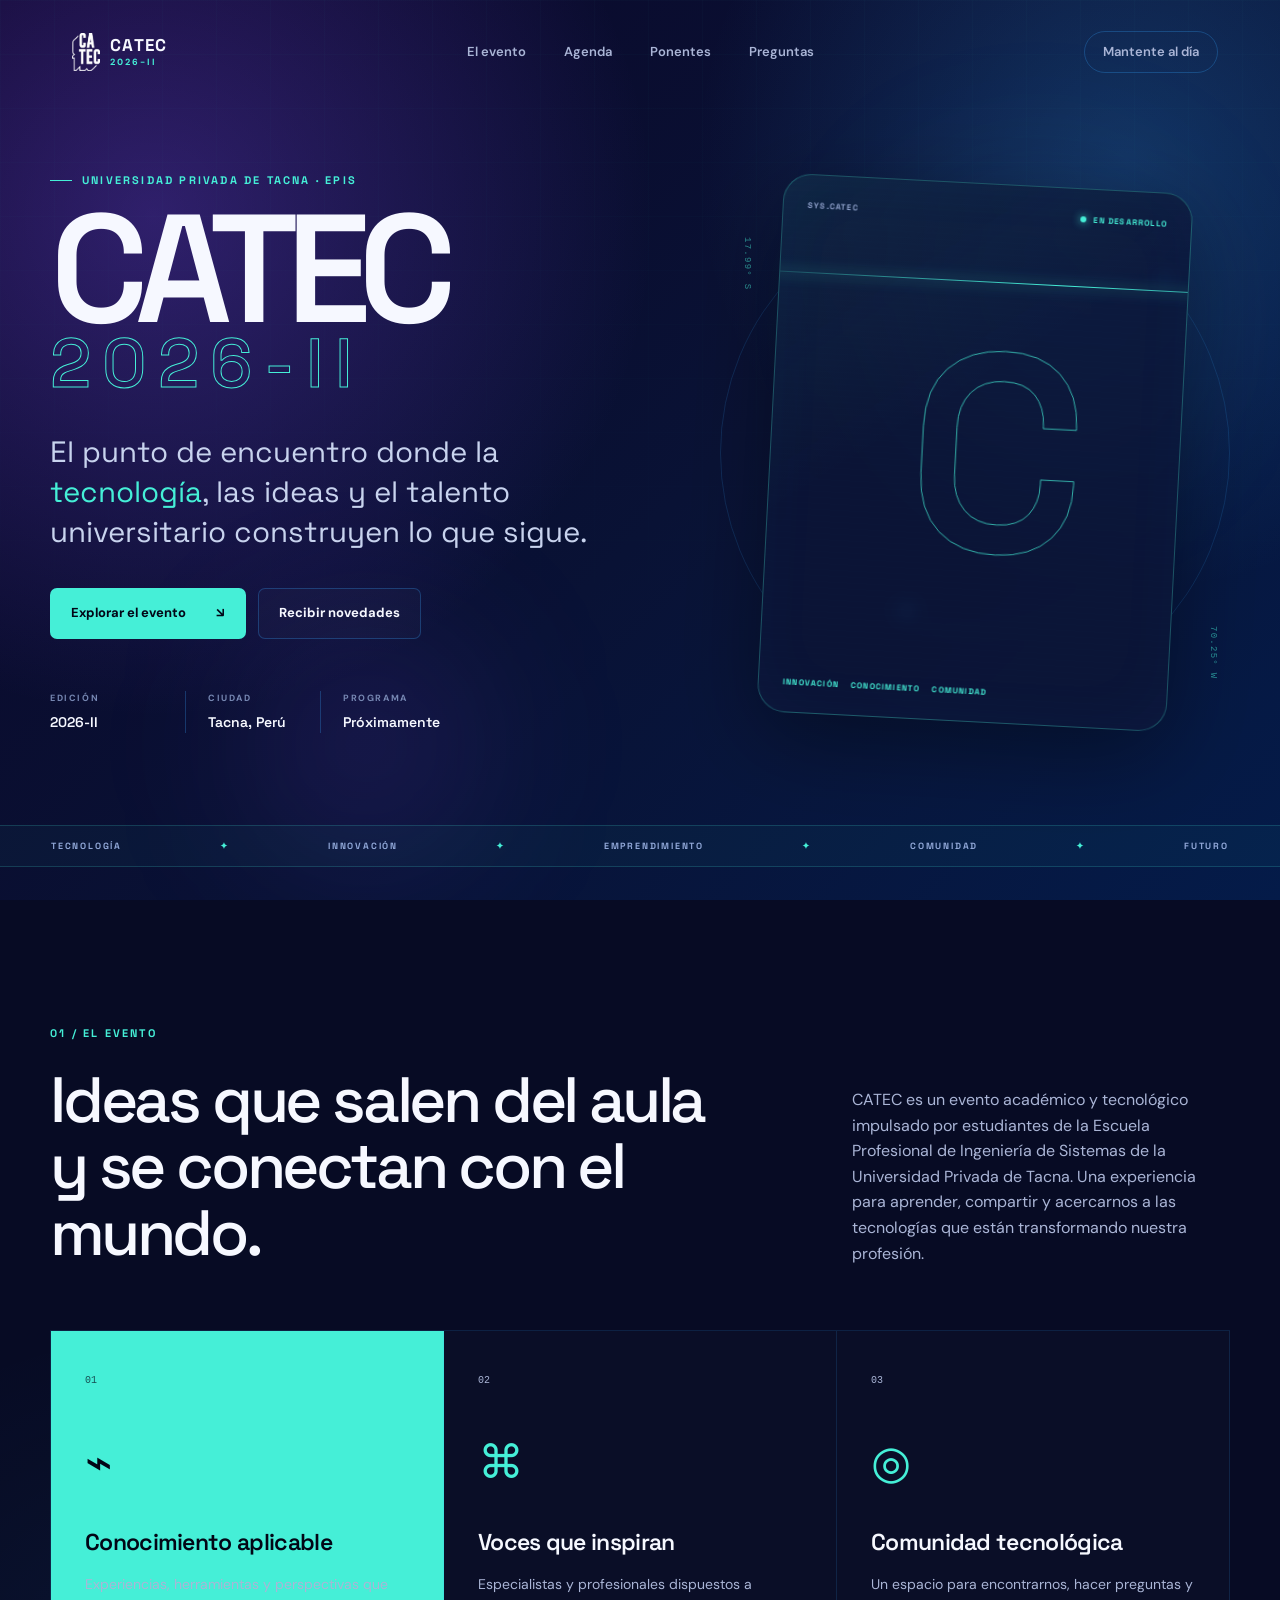
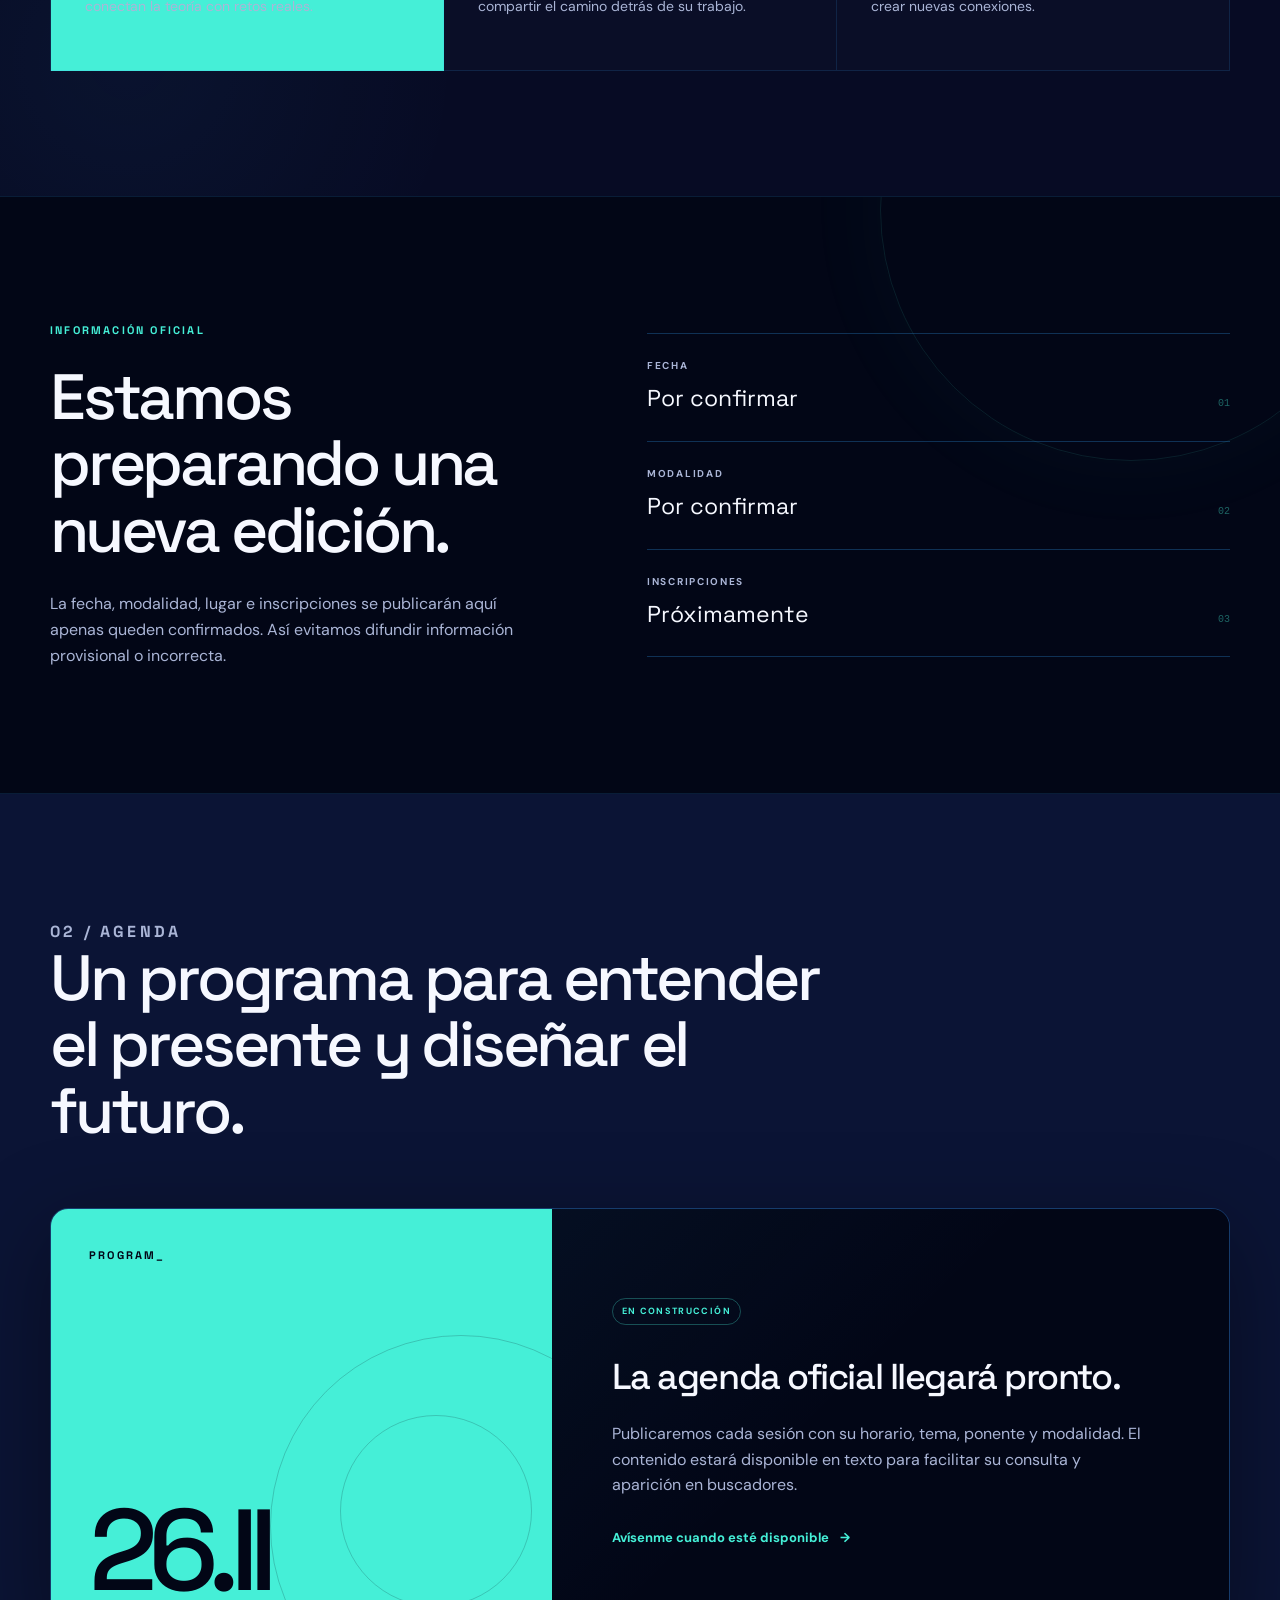
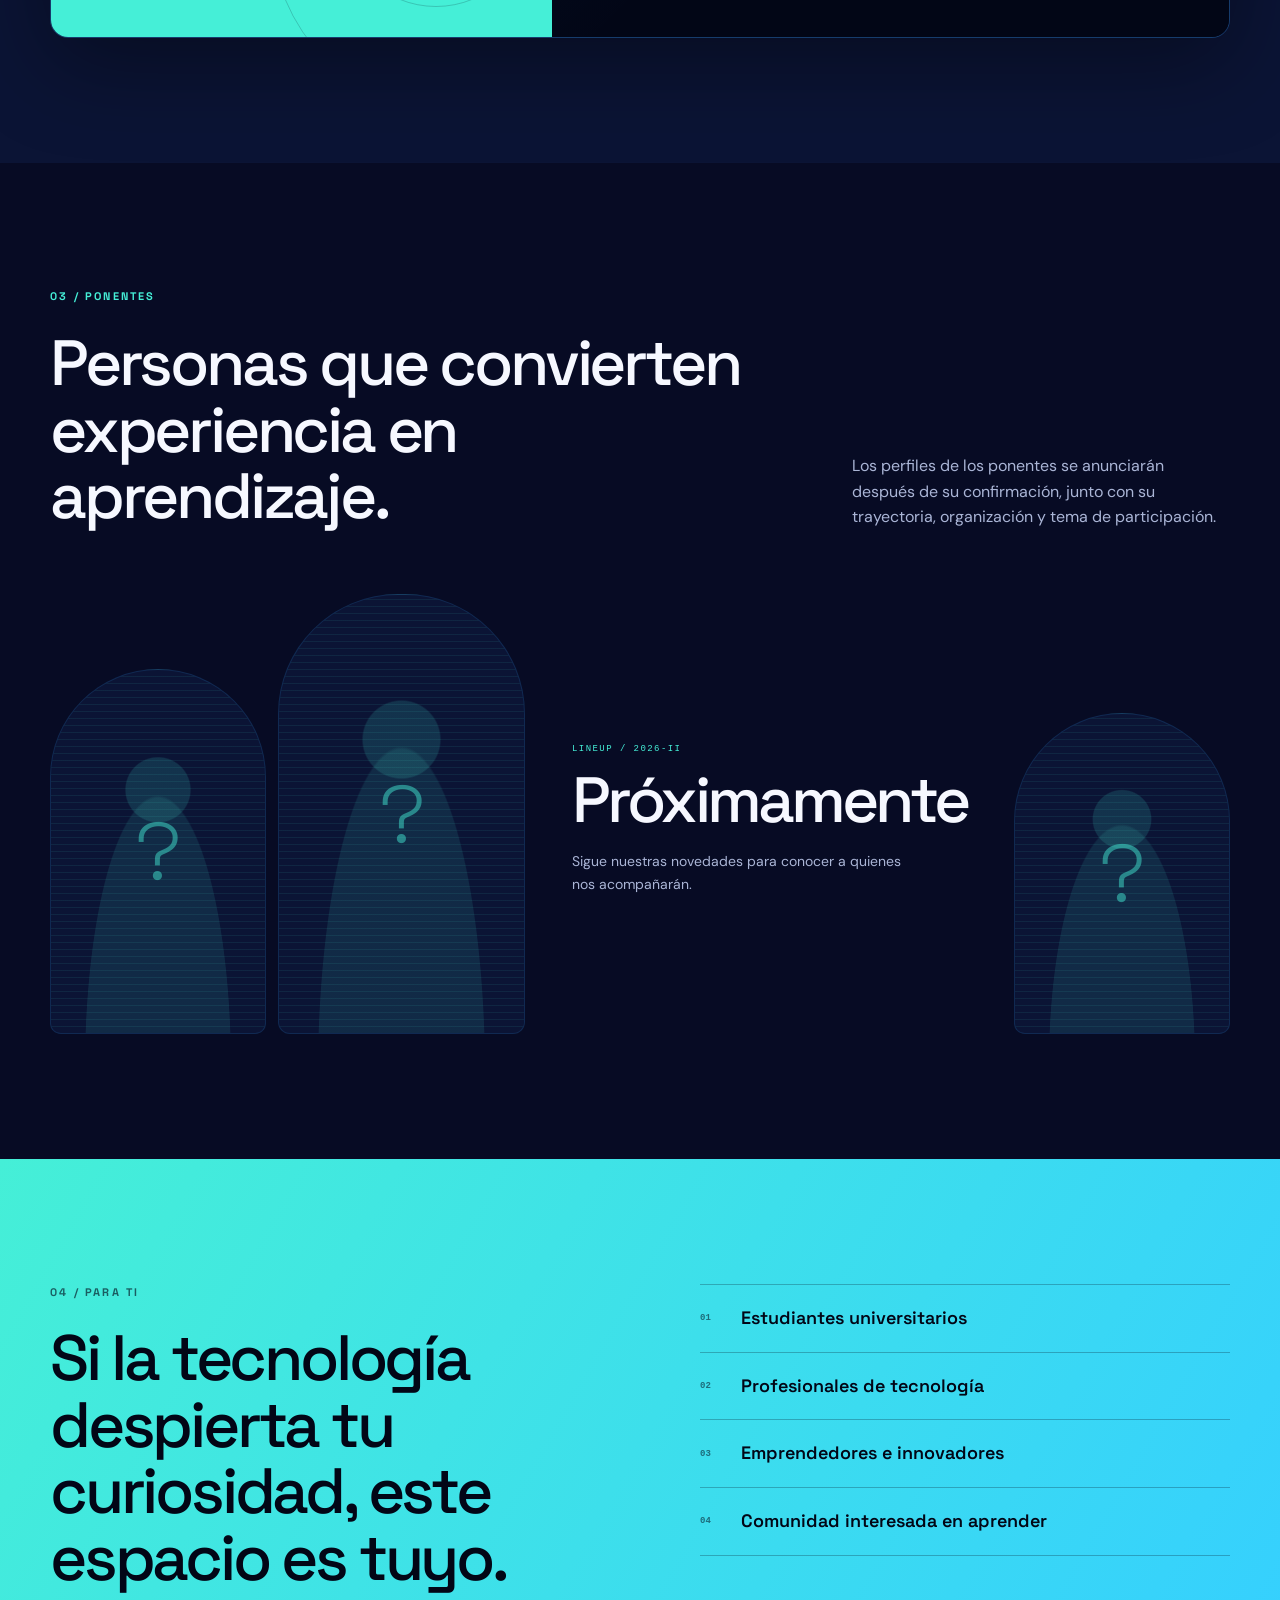
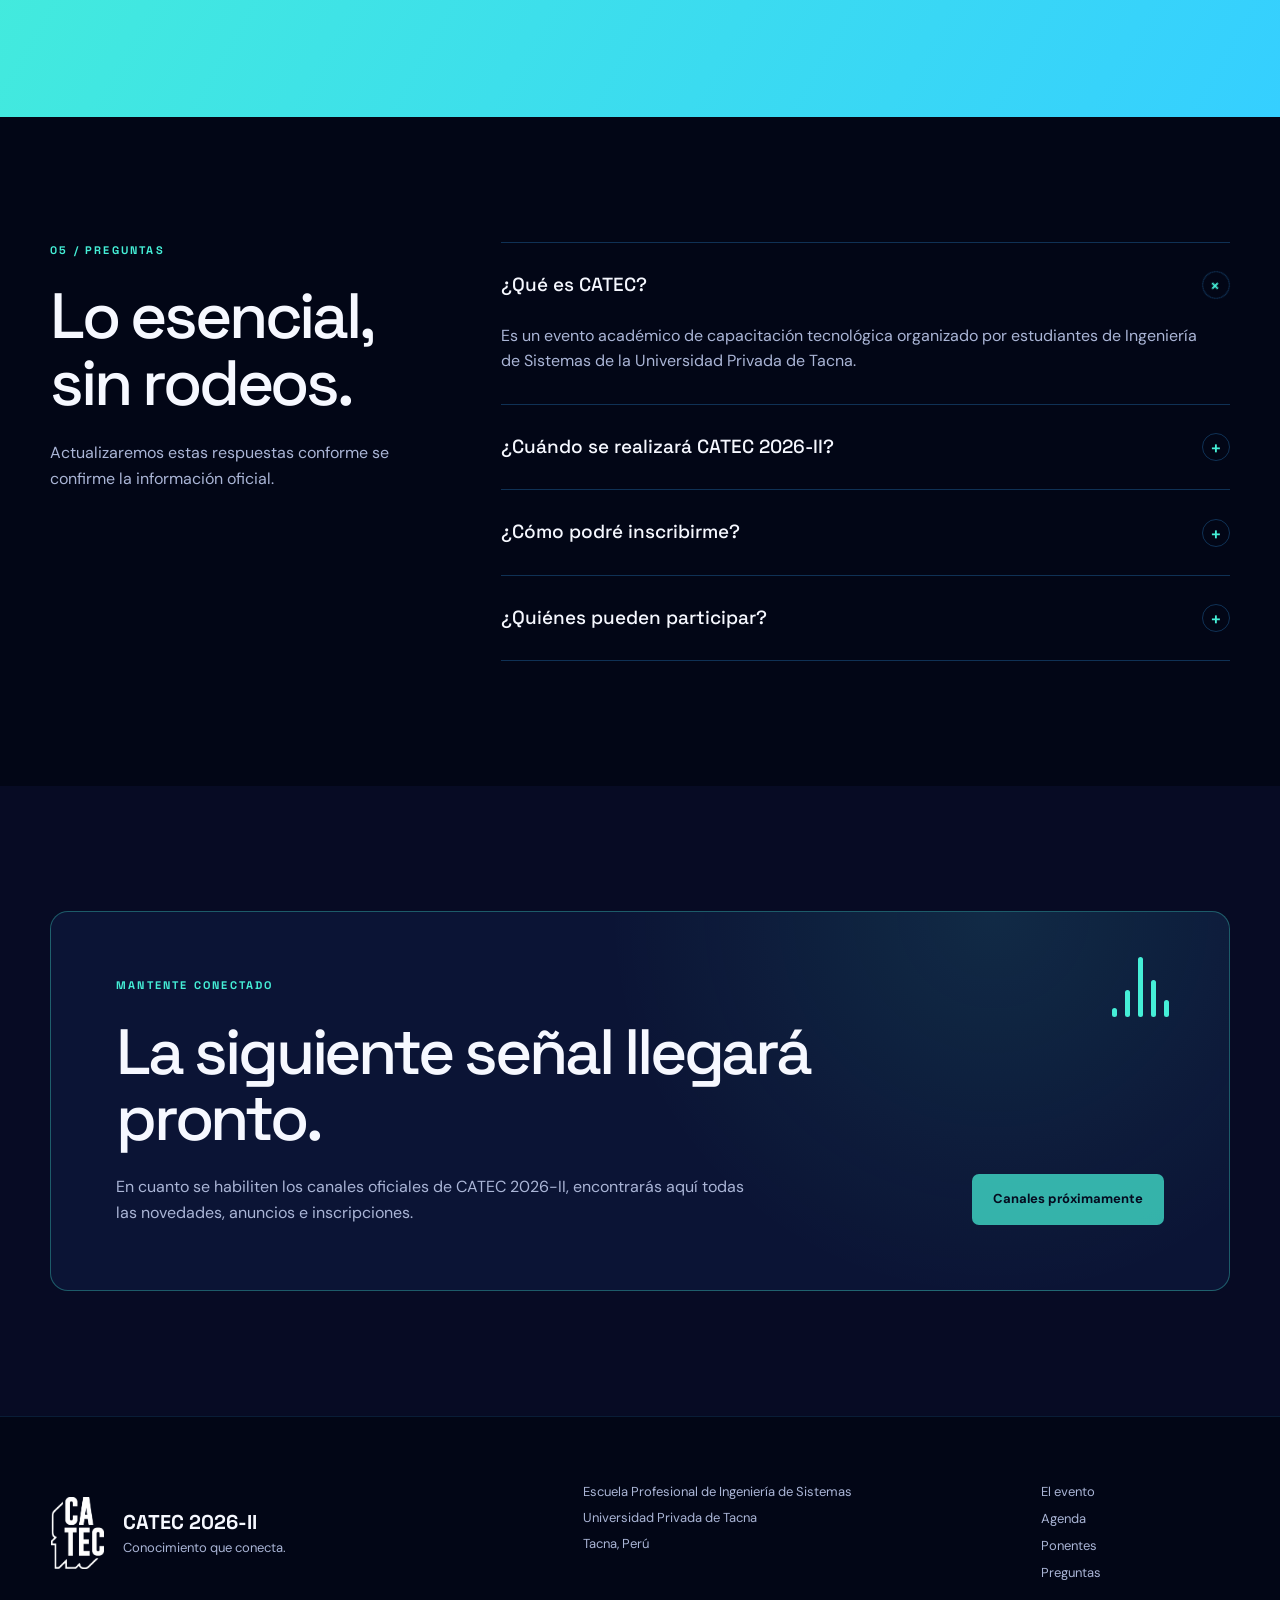
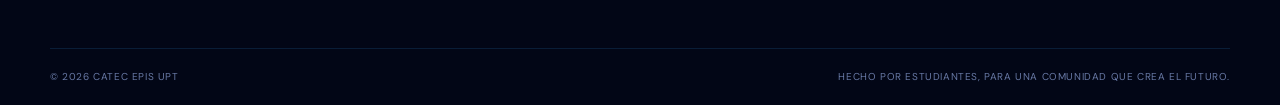
==== index.html @ df0093b1 "Add essential files for CATEC 2026-II event: manifest, robots.txt, validation script, and sitemap - " ====
<!doctype html>
<html lang="es-PE">
  <head>
    <meta charset="UTF-8" />
    <meta name="viewport" content="width=device-width, initial-scale=1" />

    <title>CATEC 2026-II | Evento tecnológico de la UPT</title>
    <meta
      name="description"
      content="Web oficial de CATEC 2026-II, evento de capacitación tecnológica organizado por estudiantes de Ingeniería de Sistemas de la Universidad Privada de Tacna."
    />
    <meta name="author" content="CATEC EPIS UPT" />
    <meta name="robots" content="index, follow, max-image-preview:large" />
    <meta name="theme-color" content="#070b24" />
    <meta name="color-scheme" content="dark" />

    <link rel="canonical" href="https://srg-cp.github.io/catec-epis/" />
    <link rel="icon" type="image/png" href="./logo_catec.png" />
    <link rel="manifest" href="./manifest.webmanifest" />
    <link rel="preconnect" href="https://fonts.googleapis.com" />
    <link rel="preconnect" href="https://fonts.gstatic.com" crossorigin />
    <link
      rel="stylesheet"
      href="https://fonts.googleapis.com/css2?family=DM+Sans:wght@400;500;600;700&amp;family=Space+Grotesk:wght@400;500;600;700&amp;display=swap"
    />

    <meta property="og:type" content="website" />
    <meta property="og:locale" content="es_PE" />
    <meta property="og:site_name" content="CATEC EPIS UPT" />
    <meta property="og:title" content="CATEC 2026-II | Evento tecnológico de la UPT" />
    <meta
      property="og:description"
      content="Tecnología, innovación y conocimiento desde la Escuela Profesional de Ingeniería de Sistemas de la Universidad Privada de Tacna."
    />
    <meta property="og:url" content="https://srg-cp.github.io/catec-epis/" />
    <meta property="og:image" content="https://srg-cp.github.io/catec-epis/logo_catec.png" />
    <meta property="og:image:alt" content="Logotipo oficial de CATEC 2026-II" />

    <meta name="twitter:card" content="summary_large_image" />
    <meta name="twitter:title" content="CATEC 2026-II | Evento tecnológico de la UPT" />
    <meta
      name="twitter:description"
      content="Conoce la nueva edición de CATEC, el evento tecnológico organizado por estudiantes de Ingeniería de Sistemas de la UPT."
    />
    <meta name="twitter:image" content="https://srg-cp.github.io/catec-epis/logo_catec.png" />

    <link rel="preload" href="./logo_catec.png" as="image" />
    <link rel="stylesheet" href="./css/main.css" />

    <script type="application/ld+json">
      {
        "@context": "https://schema.org",
        "@graph": [
          {
            "@type": "WebSite",
            "@id": "https://srg-cp.github.io/catec-epis/#website",
            "url": "https://srg-cp.github.io/catec-epis/",
            "name": "CATEC EPIS UPT",
            "alternateName": ["CATEC 2026-II", "CATEC UPT"],
            "inLanguage": "es-PE",
            "publisher": {
              "@id": "https://srg-cp.github.io/catec-epis/#organization"
            }
          },
          {
            "@type": "Organization",
            "@id": "https://srg-cp.github.io/catec-epis/#organization",
            "name": "CATEC EPIS UPT",
            "url": "https://srg-cp.github.io/catec-epis/",
            "logo": {
              "@type": "ImageObject",
              "url": "https://srg-cp.github.io/catec-epis/logo_catec.png"
            },
            "parentOrganization": {
              "@type": "CollegeOrUniversity",
              "name": "Universidad Privada de Tacna",
              "url": "https://www.upt.edu.pe/"
            }
          }
        ]
      }
    </script>
  </head>

  <body>
    <a class="skip-link" href="#contenido">Saltar al contenido principal</a>

    <header class="site-header" data-header>
      <div class="container header-inner">
        <a class="brand" href="#inicio" aria-label="CATEC 2026-II, ir al inicio">
          <img src="./logo_catec.png" width="1114" height="1485" alt="" />
          <span>
            <strong>CATEC</strong>
            <small>2026-II</small>
          </span>
        </a>

        <button
          class="menu-toggle"
          type="button"
          aria-expanded="false"
          aria-controls="site-navigation"
          data-menu-toggle
        >
          <span class="sr-only">Abrir menú</span>
          <span aria-hidden="true"></span>
          <span aria-hidden="true"></span>
        </button>

        <nav id="site-navigation" class="site-nav" aria-label="Navegación principal" data-menu>
          <div class="nav-links">
            <a href="#evento">El evento</a>
            <a href="#agenda">Agenda</a>
            <a href="#ponentes">Ponentes</a>
            <a href="#preguntas">Preguntas</a>
          </div>
          <a class="nav-cta" href="#novedades">Mantente al día</a>
        </nav>
      </div>
    </header>

    <main id="contenido">
      <section id="inicio" class="hero" aria-labelledby="hero-title">
        <div class="hero-grid" aria-hidden="true"></div>
        <div class="hero-glow hero-glow-one" aria-hidden="true"></div>
        <div class="hero-glow hero-glow-two" aria-hidden="true"></div>

        <div class="container hero-layout">
          <div class="hero-copy">
            <p class="eyebrow"><span></span> Universidad Privada de Tacna · EPIS</p>
            <h1 id="hero-title">
              <span>CATEC</span>
              <strong>2026-II</strong>
            </h1>
            <p class="hero-lead">
              El punto de encuentro donde la <em>tecnología</em>, las ideas y el talento
              universitario construyen lo que sigue.
            </p>
            <div class="hero-actions">
              <a class="button button-primary" href="#evento">
                Explorar el evento
                <span aria-hidden="true">↘</span>
              </a>
              <a class="button button-ghost" href="#novedades">Recibir novedades</a>
            </div>

            <dl class="hero-meta" aria-label="Información general de CATEC 2026-II">
              <div>
                <dt>Edición</dt>
                <dd>2026-II</dd>
              </div>
              <div>
                <dt>Ciudad</dt>
                <dd>Tacna, Perú</dd>
              </div>
              <div>
                <dt>Programa</dt>
                <dd>Próximamente</dd>
              </div>
            </dl>
          </div>

          <div class="hero-art" aria-hidden="true">
            <div class="orbit orbit-one"></div>
            <div class="orbit orbit-two"></div>
            <div class="tech-card">
              <div class="tech-card-top">
                <span>SYS.CATEC</span>
                <span class="status-dot">EN DESARROLLO</span>
              </div>
              <div class="tech-mark">C</div>
              <div class="tech-card-bottom">
                <span>INNOVACIÓN</span>
                <span>CONOCIMIENTO</span>
                <span>COMUNIDAD</span>
              </div>
            </div>
            <p class="coordinate coordinate-one">17.99° S</p>
            <p class="coordinate coordinate-two">70.25° W</p>
          </div>
        </div>

        <div class="signal-strip" aria-label="Temas de CATEC">
          <div>
            <span>TECNOLOGÍA</span><i>✦</i><span>INNOVACIÓN</span><i>✦</i><span>EMPRENDIMIENTO</span
            ><i>✦</i><span>COMUNIDAD</span><i>✦</i><span>FUTURO</span>
          </div>
        </div>
      </section>

      <section id="evento" class="section about" aria-labelledby="about-title">
        <div class="container">
          <div class="section-heading split-heading">
            <div>
              <p class="kicker">01 / El evento</p>
              <h2 id="about-title">Ideas que salen del aula y se conectan con el mundo.</h2>
            </div>
            <p>
              CATEC es un evento académico y tecnológico impulsado por estudiantes de la
              Escuela Profesional de Ingeniería de Sistemas de la Universidad Privada de Tacna.
              Una experiencia para aprender, compartir y acercarnos a las tecnologías que están
              transformando nuestra profesión.
            </p>
          </div>

          <div class="value-grid">
            <article class="value-card value-card-featured">
              <span class="card-index">01</span>
              <div class="card-icon" aria-hidden="true">⌁</div>
              <h3>Conocimiento aplicable</h3>
              <p>Experiencias, herramientas y perspectivas que conectan la teoría con retos reales.</p>
            </article>
            <article class="value-card">
              <span class="card-index">02</span>
              <div class="card-icon" aria-hidden="true">⌘</div>
              <h3>Voces que inspiran</h3>
              <p>Especialistas y profesionales dispuestos a compartir el camino detrás de su trabajo.</p>
            </article>
            <article class="value-card">
              <span class="card-index">03</span>
              <div class="card-icon" aria-hidden="true">◎</div>
              <h3>Comunidad tecnológica</h3>
              <p>Un espacio para encontrarnos, hacer preguntas y crear nuevas conexiones.</p>
            </article>
          </div>
        </div>
      </section>

      <section class="section event-status" aria-labelledby="status-title">
        <div class="container status-layout">
          <div>
            <p class="kicker">Información oficial</p>
            <h2 id="status-title">Estamos preparando una nueva edición.</h2>
            <p>
              La fecha, modalidad, lugar e inscripciones se publicarán aquí apenas queden
              confirmados. Así evitamos difundir información provisional o incorrecta.
            </p>
          </div>
          <dl class="status-list">
            <div>
              <dt>Fecha</dt>
              <dd><span>Por confirmar</span><i aria-hidden="true">01</i></dd>
            </div>
            <div>
              <dt>Modalidad</dt>
              <dd><span>Por confirmar</span><i aria-hidden="true">02</i></dd>
            </div>
            <div>
              <dt>Inscripciones</dt>
              <dd><span>Próximamente</span><i aria-hidden="true">03</i></dd>
            </div>
          </dl>
        </div>
      </section>

      <section id="agenda" class="section agenda" aria-labelledby="agenda-title">
        <div class="container">
          <div class="section-heading compact-heading">
            <p class="kicker">02 / Agenda</p>
            <h2 id="agenda-title">Un programa para entender el presente y diseñar el futuro.</h2>
          </div>

          <div class="agenda-preview">
            <div class="agenda-code" aria-hidden="true">
              <span>PROGRAM_</span>
              <strong>26.II</strong>
            </div>
            <div class="agenda-copy">
              <span class="pill">EN CONSTRUCCIÓN</span>
              <h3>La agenda oficial llegará pronto.</h3>
              <p>
                Publicaremos cada sesión con su horario, tema, ponente y modalidad. El contenido
                estará disponible en texto para facilitar su consulta y aparición en buscadores.
              </p>
              <a href="#novedades">Avísenme cuando esté disponible <span aria-hidden="true">→</span></a>
            </div>
          </div>
        </div>
      </section>

      <section id="ponentes" class="section speakers" aria-labelledby="speakers-title">
        <div class="container">
          <div class="section-heading split-heading speakers-heading">
            <div>
              <p class="kicker">03 / Ponentes</p>
              <h2 id="speakers-title">Personas que convierten experiencia en aprendizaje.</h2>
            </div>
            <p>
              Los perfiles de los ponentes se anunciarán después de su confirmación, junto con su
              trayectoria, organización y tema de participación.
            </p>
          </div>

          <div class="speaker-placeholder" aria-label="Ponentes por anunciar">
            <div class="speaker-silhouette speaker-one"><span>?</span></div>
            <div class="speaker-silhouette speaker-two"><span>?</span></div>
            <div class="speaker-message">
              <span>LINEUP / 2026-II</span>
              <strong>Próximamente</strong>
              <p>Sigue nuestras novedades para conocer a quienes nos acompañarán.</p>
            </div>
            <div class="speaker-silhouette speaker-three"><span>?</span></div>
          </div>
        </div>
      </section>

      <section class="section audience" aria-labelledby="audience-title">
        <div class="container audience-layout">
          <div class="audience-title-wrap">
            <p class="kicker">04 / Para ti</p>
            <h2 id="audience-title">Si la tecnología despierta tu curiosidad, este espacio es tuyo.</h2>
          </div>
          <ul class="audience-list">
            <li><span>01</span> Estudiantes universitarios</li>
            <li><span>02</span> Profesionales de tecnología</li>
            <li><span>03</span> Emprendedores e innovadores</li>
            <li><span>04</span> Comunidad interesada en aprender</li>
          </ul>
        </div>
      </section>

      <section id="preguntas" class="section faq" aria-labelledby="faq-title">
        <div class="container faq-layout">
          <div class="faq-intro">
            <p class="kicker">05 / Preguntas</p>
            <h2 id="faq-title">Lo esencial, sin rodeos.</h2>
            <p>Actualizaremos estas respuestas conforme se confirme la información oficial.</p>
          </div>
          <div class="faq-list">
            <details open>
              <summary>¿Qué es CATEC?<span aria-hidden="true">+</span></summary>
              <p>
                Es un evento académico de capacitación tecnológica organizado por estudiantes de
                Ingeniería de Sistemas de la Universidad Privada de Tacna.
              </p>
            </details>
            <details>
              <summary>¿Cuándo se realizará CATEC 2026-II?<span aria-hidden="true">+</span></summary>
              <p>La fecha oficial será publicada en esta página cuando quede confirmada.</p>
            </details>
            <details>
              <summary>¿Cómo podré inscribirme?<span aria-hidden="true">+</span></summary>
              <p>
                Habilitaremos aquí el enlace oficial de inscripción. No solicitaremos registros
                desde enlaces que no hayan sido publicados en este sitio o en las redes oficiales.
              </p>
            </details>
            <details>
              <summary>¿Quiénes pueden participar?<span aria-hidden="true">+</span></summary>
              <p>
                CATEC está dirigido a estudiantes, profesionales y personas interesadas en
                tecnología, innovación y emprendimiento.
              </p>
            </details>
          </div>
        </div>
      </section>

      <section id="novedades" class="section newsletter" aria-labelledby="newsletter-title">
        <div class="container newsletter-card">
          <div class="newsletter-signal" aria-hidden="true">
            <span></span><span></span><span></span><span></span><span></span>
          </div>
          <div>
            <p class="kicker">Mantente conectado</p>
            <h2 id="newsletter-title">La siguiente señal llegará pronto.</h2>
            <p>
              En cuanto se habiliten los canales oficiales de CATEC 2026-II, encontrarás aquí
              todas las novedades, anuncios e inscripciones.
            </p>
          </div>
          <a class="button button-primary button-disabled" href="#inicio" aria-disabled="true">
            Canales próximamente
          </a>
        </div>
      </section>
    </main>

    <footer class="site-footer">
      <div class="container footer-top">
        <div class="footer-brand">
          <img src="./logo_catec.png" width="1114" height="1485" alt="Logotipo de CATEC" loading="lazy" />
          <div>
            <strong>CATEC 2026-II</strong>
            <span>Conocimiento que conecta.</span>
          </div>
        </div>
        <div class="footer-context">
          <p>Escuela Profesional de Ingeniería de Sistemas</p>
          <p>Universidad Privada de Tacna</p>
          <p>Tacna, Perú</p>
        </div>
        <nav class="footer-links" aria-label="Enlaces del pie de página">
          <a href="#evento">El evento</a>
          <a href="#agenda">Agenda</a>
          <a href="#ponentes">Ponentes</a>
          <a href="#preguntas">Preguntas</a>
        </nav>
      </div>
      <div class="container footer-bottom">
        <p>© <span data-year>2026</span> CATEC EPIS UPT</p>
        <p>Hecho por estudiantes, para una comunidad que crea el futuro.</p>
      </div>
    </footer>

    <script src="./js/modules/current-year.js" defer></script>
    <script src="./js/modules/header-scroll.js" defer></script>
    <script src="./js/modules/mobile-menu.js" defer></script>
    <script src="./js/modules/faq.js" defer></script>
  </body>
</html>
---- css/main.css ----
/* Punto de entrada: solo define el orden de la cascada. */
@import url("./settings/tokens.css");
@import url("./base/reset.css");
@import url("./layout/container.css");
@import url("./layout/section.css");
@import url("./components/header.css");
@import url("./components/navigation.css");
@import url("./components/section-heading.css");
@import url("./components/button.css");
@import url("./components/tech-card.css");
@import url("./components/signal-strip.css");
@import url("./components/value-card.css");
@import url("./components/status-list.css");
@import url("./components/agenda-preview.css");
@import url("./components/badge.css");
@import url("./components/speaker-placeholder.css");
@import url("./components/audience-list.css");
@import url("./components/accordion.css");
@import url("./components/newsletter-card.css");
@import url("./components/footer.css");
@import url("./sections/hero.css");
@import url("./sections/about.css");
@import url("./sections/event-status.css");
@import url("./sections/agenda.css");
@import url("./sections/speakers.css");
@import url("./sections/audience.css");
@import url("./sections/faq.css");
@import url("./sections/newsletter.css");
@import url("./utilities/accessibility.css");
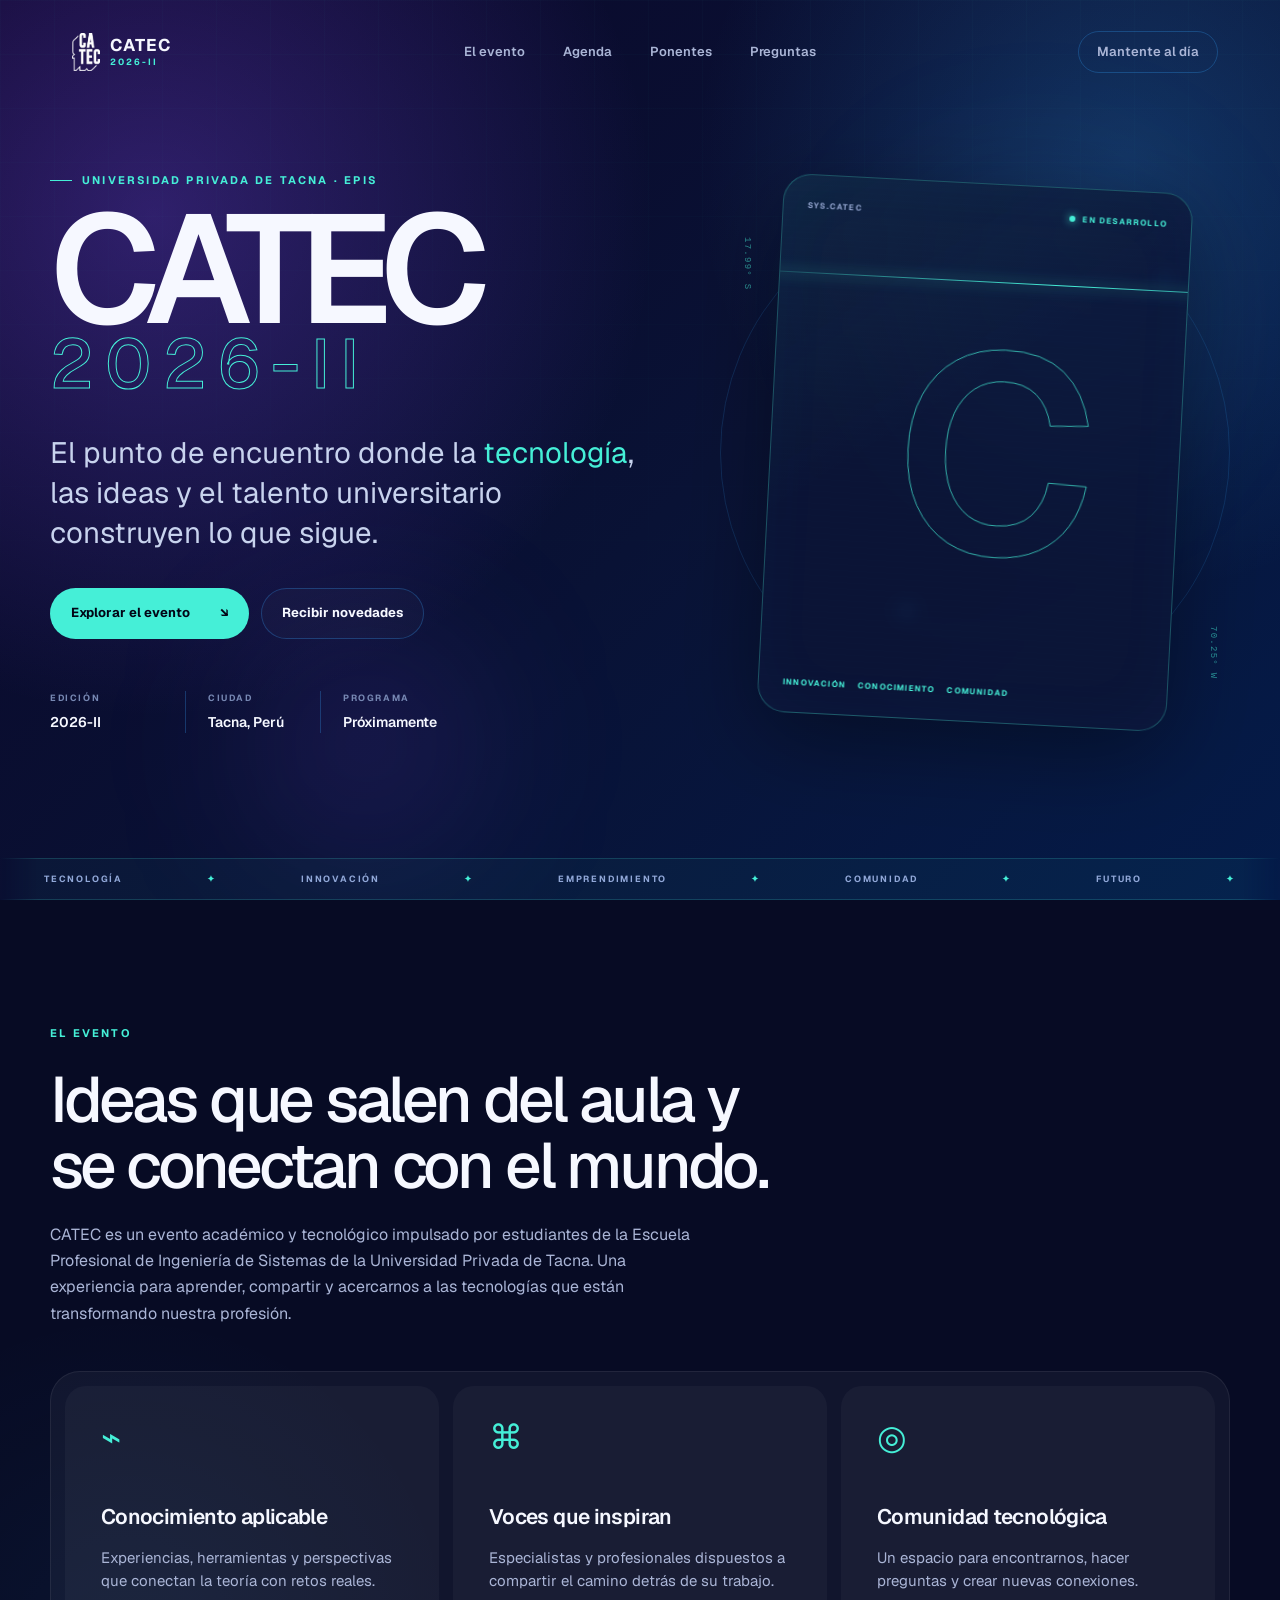
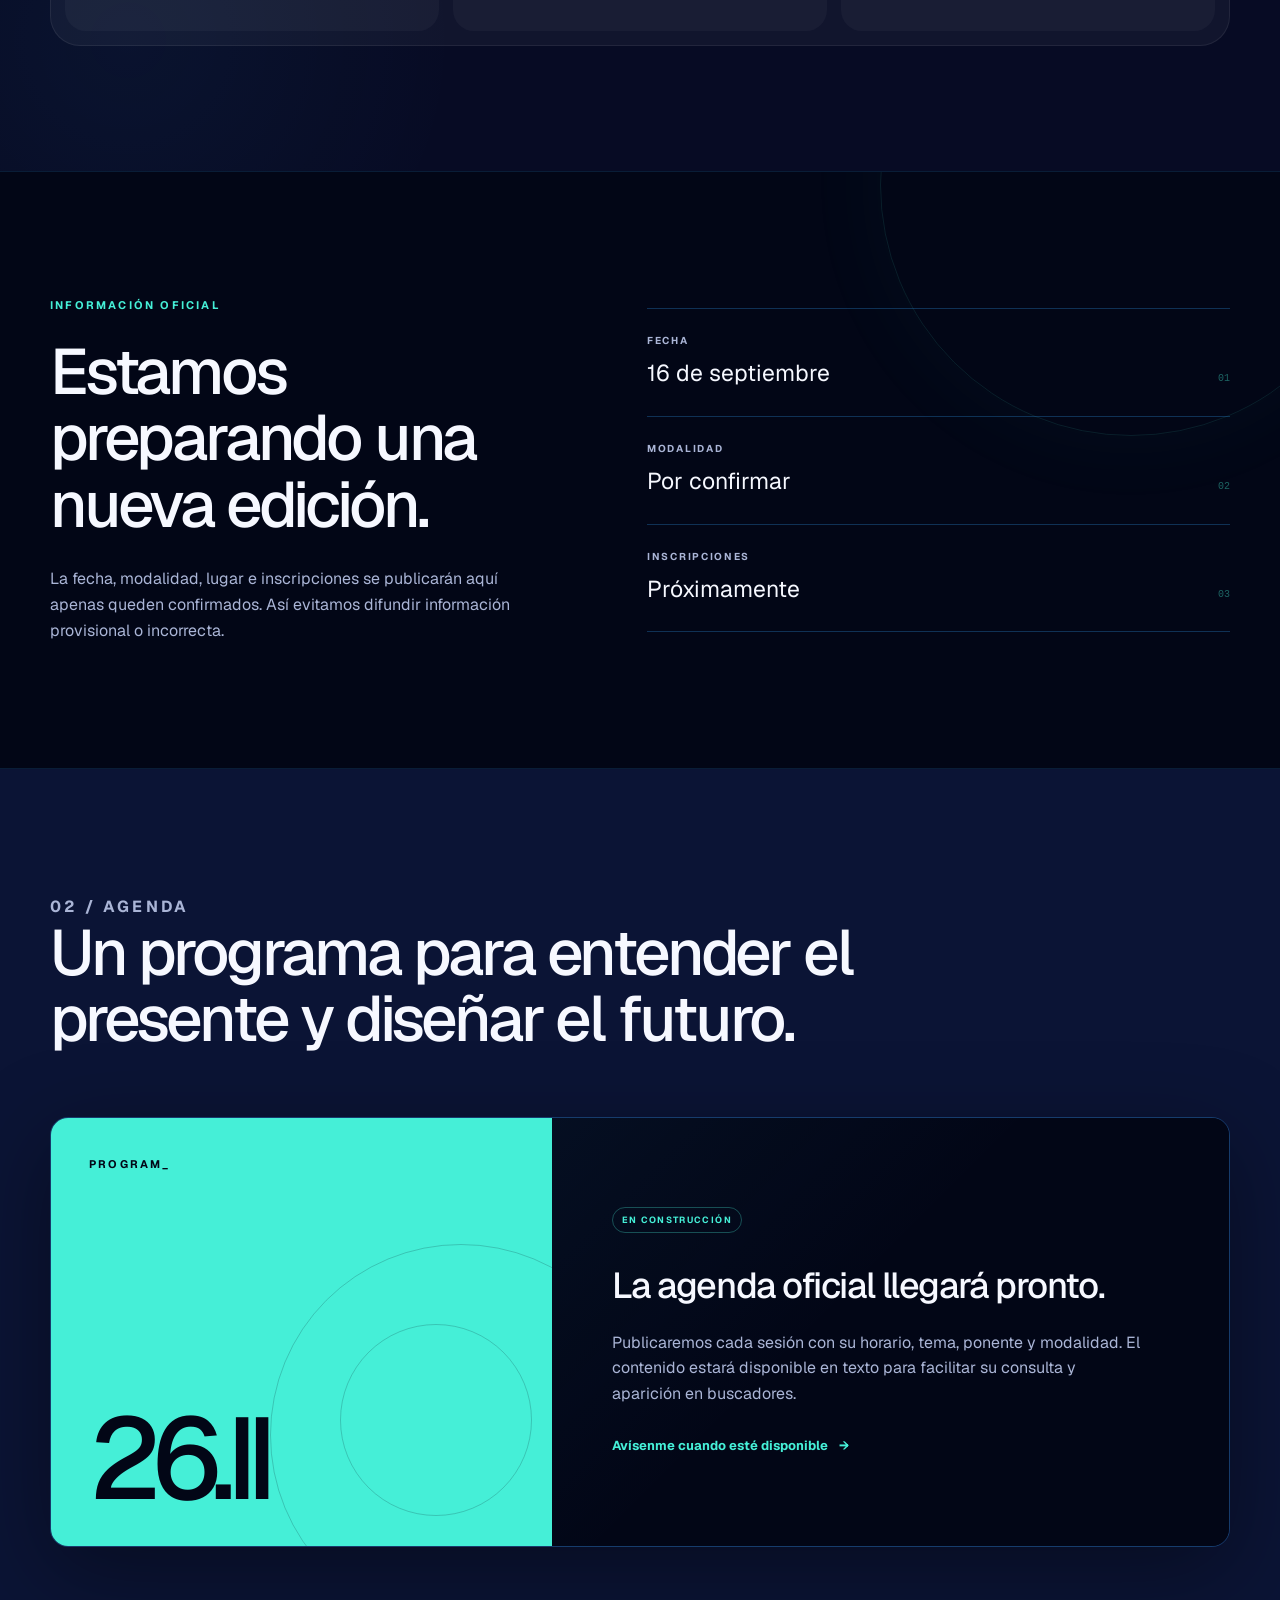
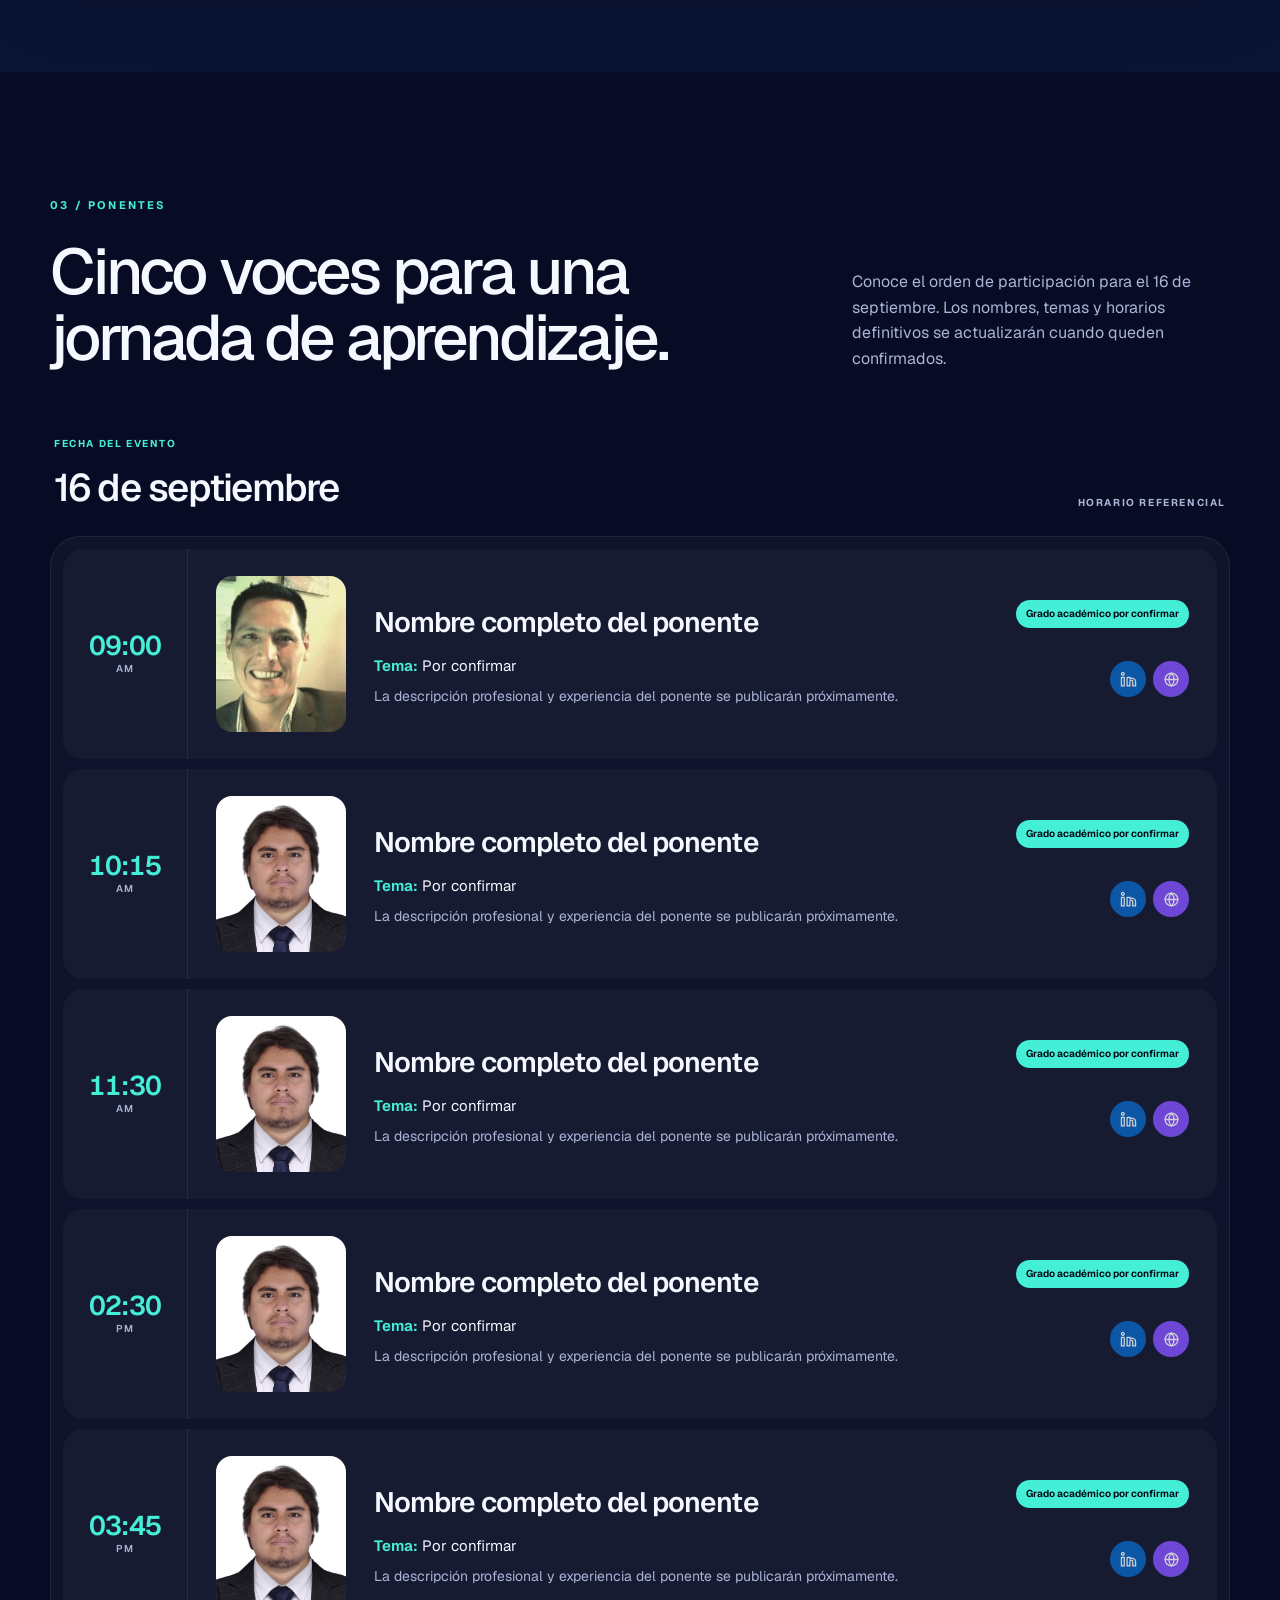
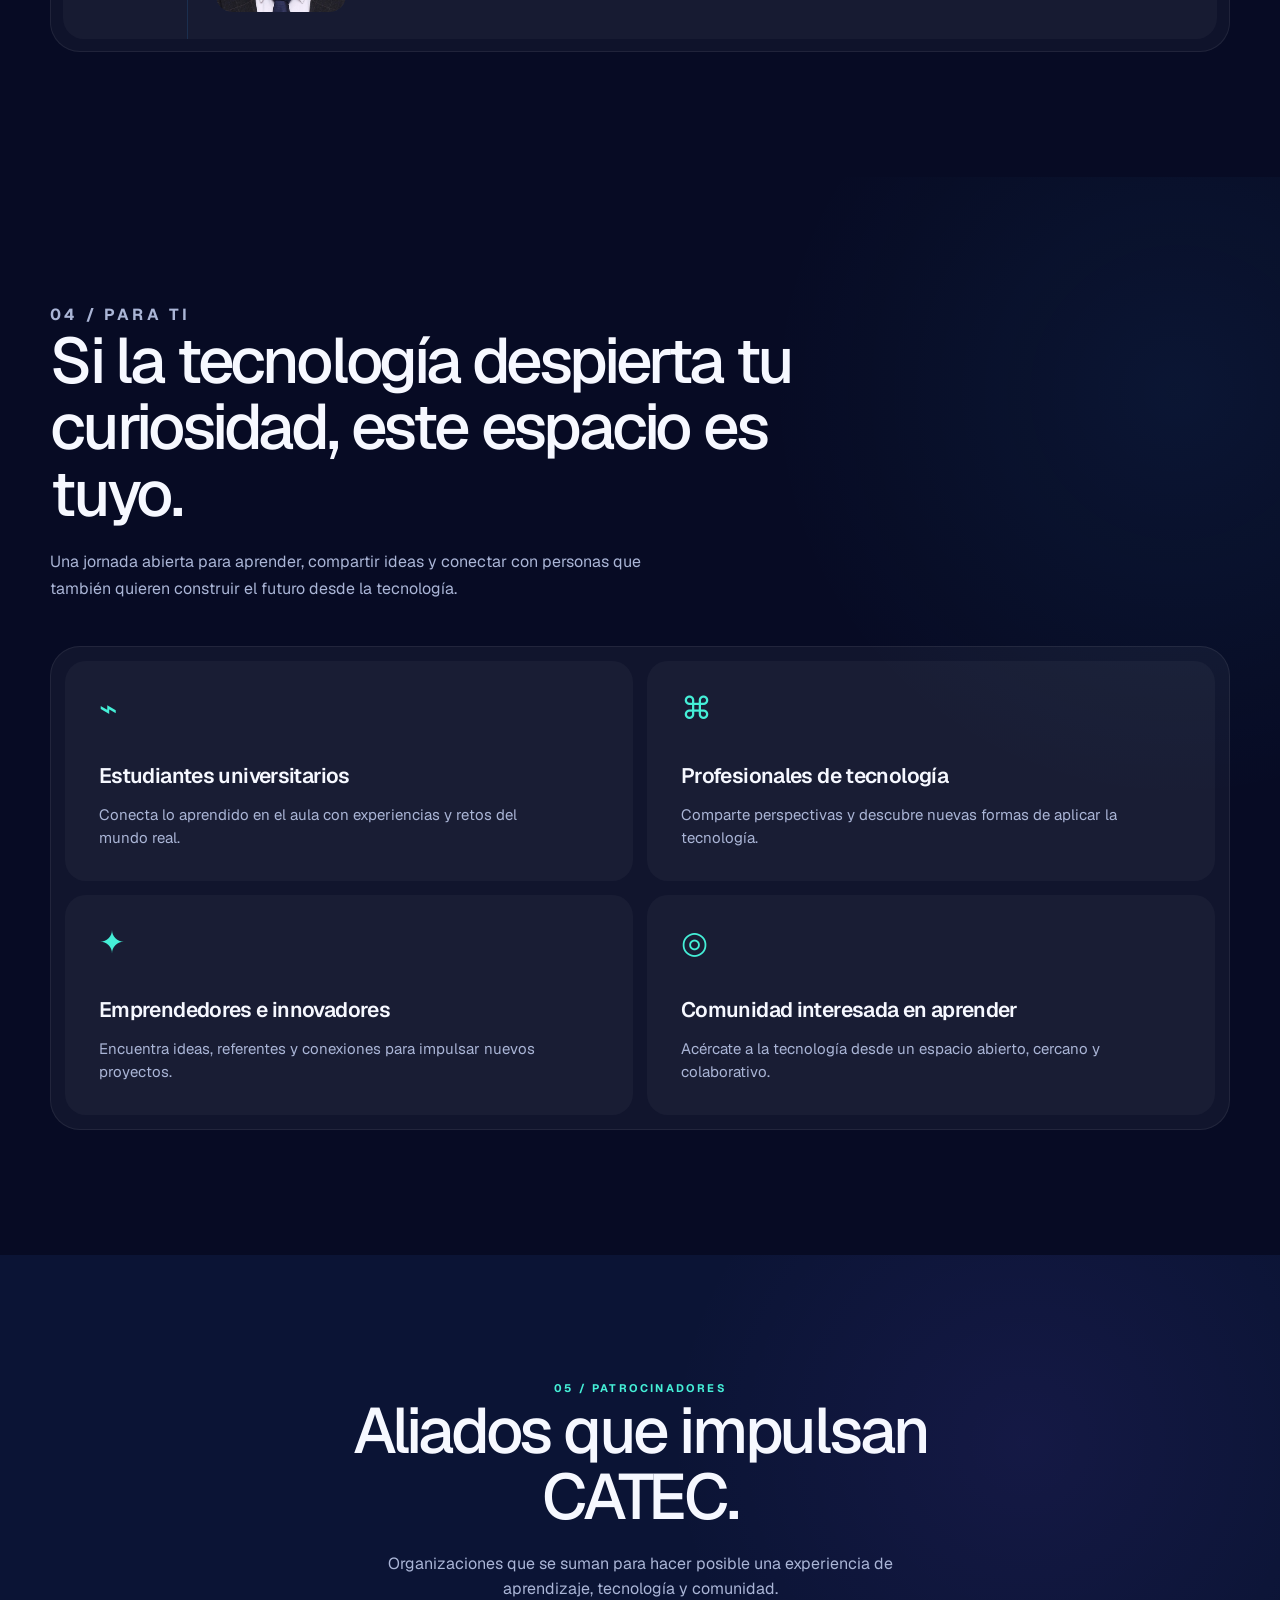
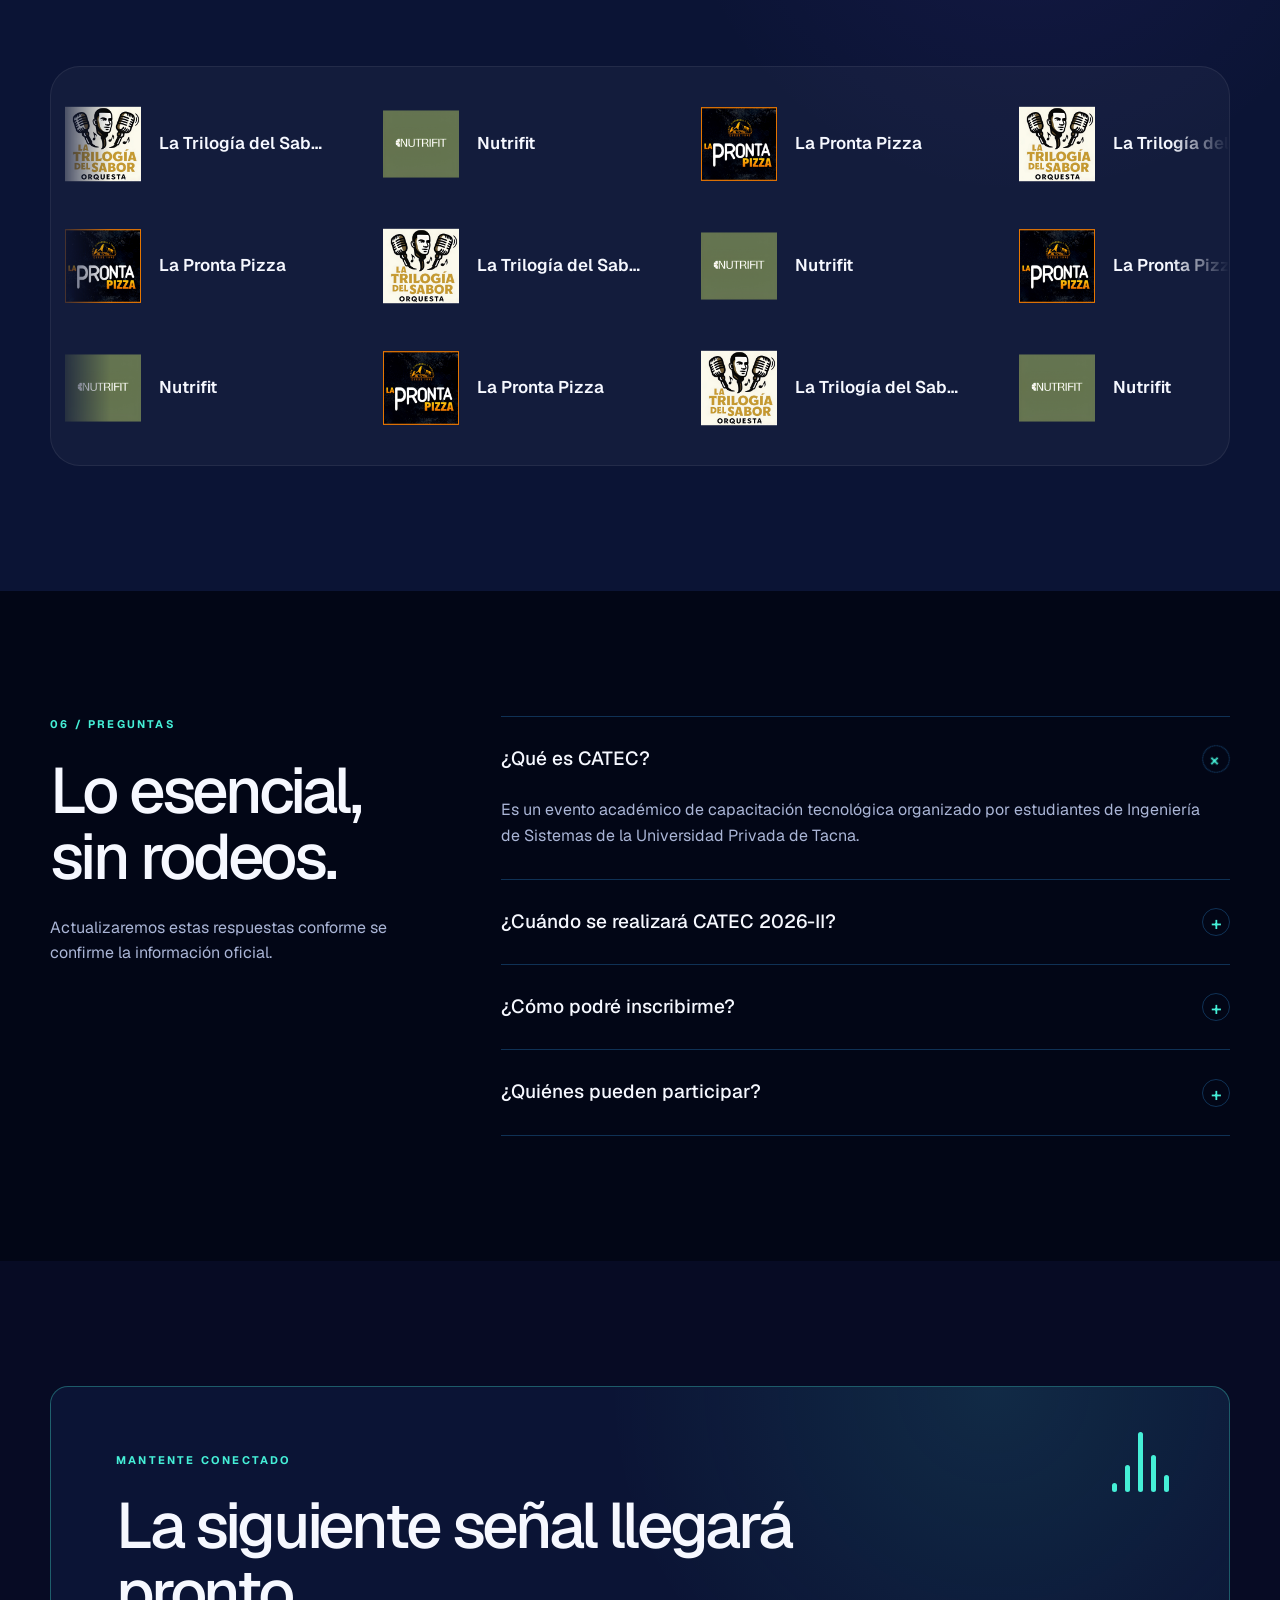
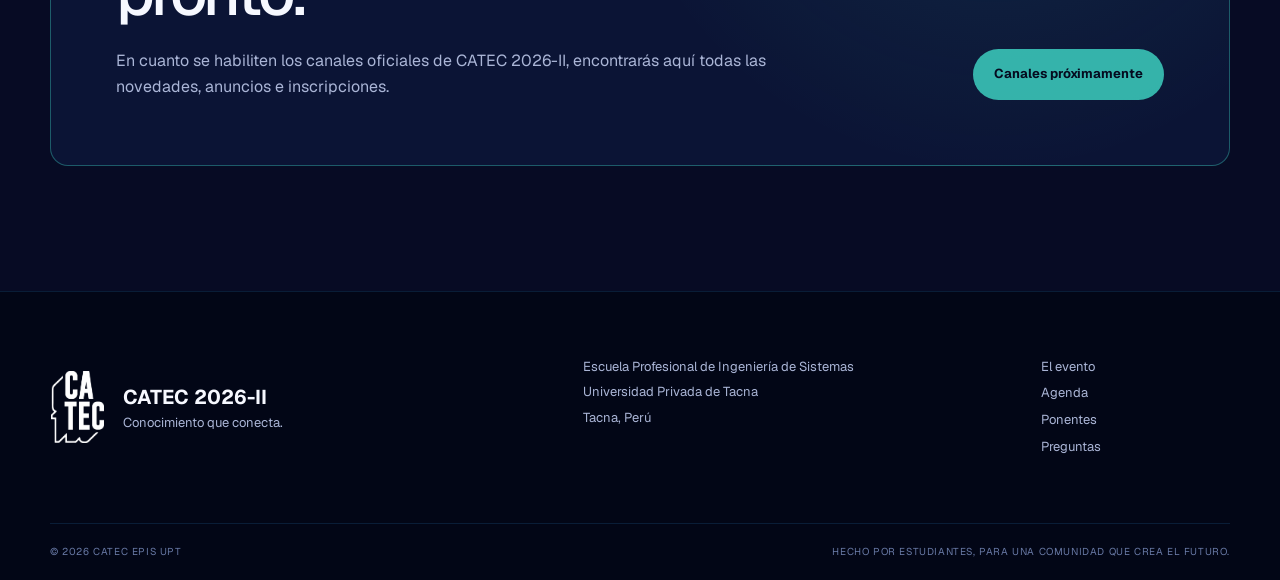
==== commit 90bd26aa: "Refactor code structure and remove redundant sections for improved readability and maintainability" ====
--- a/index.html
+++ b/index.html
@@ -17,13 +17,6 @@
     <link rel="canonical" href="https://srg-cp.github.io/catec-epis/" />
     <link rel="icon" type="image/png" href="./logo_catec.png" />
     <link rel="manifest" href="./manifest.webmanifest" />
-    <link rel="preconnect" href="https://fonts.googleapis.com" />
-    <link rel="preconnect" href="https://fonts.gstatic.com" crossorigin />
-    <link
-      rel="stylesheet"
-      href="https://fonts.googleapis.com/css2?family=DM+Sans:wght@400;500;600;700&amp;family=Space+Grotesk:wght@400;500;600;700&amp;display=swap"
-    />
-
     <meta property="og:type" content="website" />
     <meta property="og:locale" content="es_PE" />
     <meta property="og:site_name" content="CATEC EPIS UPT" />
@@ -85,6 +78,17 @@
   <body>
     <a class="skip-link" href="#contenido">Saltar al contenido principal</a>
 
+    <svg class="icon-sprite" aria-hidden="true">
+      <symbol id="icon-linkedin" viewBox="0 0 24 24">
+        <circle cx="4" cy="4" r="2"></circle>
+        <path d="M2 9h4v12H2zM10 9h4v2a5 5 0 0 1 8 4v6h-4v-6a2 2 0 0 0-4 0v6h-4z"></path>
+      </symbol>
+      <symbol id="icon-website" viewBox="0 0 24 24">
+        <circle cx="12" cy="12" r="9"></circle>
+        <path d="M3 12h18M12 3c2.4 2.5 3.7 5.5 3.7 9S14.4 18.5 12 21c-2.4-2.5-3.7-5.5-3.7-9S9.6 5.5 12 3z"></path>
+      </symbol>
+    </svg>
+
     <header class="site-header" data-header>
       <div class="container header-inner">
         <a class="brand" href="#inicio" aria-label="CATEC 2026-II, ir al inicio">
@@ -139,7 +143,7 @@
             <div class="hero-actions">
               <a class="button button-primary" href="#evento">
                 Explorar el evento
-                <span aria-hidden="true">↘</span>
+                <span class="button-icon" aria-hidden="true">↘</span>
               </a>
               <a class="button button-ghost" href="#novedades">Recibir novedades</a>
             </div>
@@ -181,21 +185,27 @@
         </div>
 
         <div class="signal-strip" aria-label="Temas de CATEC">
-          <div>
-            <span>TECNOLOGÍA</span><i>✦</i><span>INNOVACIÓN</span><i>✦</i><span>EMPRENDIMIENTO</span
-            ><i>✦</i><span>COMUNIDAD</span><i>✦</i><span>FUTURO</span>
+          <div class="signal-track">
+            <div class="signal-group">
+              <span>TECNOLOGÍA</span><i>✦</i><span>INNOVACIÓN</span><i>✦</i
+              ><span>EMPRENDIMIENTO</span><i>✦</i><span>COMUNIDAD</span><i>✦</i
+              ><span>FUTURO</span><i>✦</i>
+            </div>
+            <div class="signal-group" aria-hidden="true">
+              <span>TECNOLOGÍA</span><i>✦</i><span>INNOVACIÓN</span><i>✦</i
+              ><span>EMPRENDIMIENTO</span><i>✦</i><span>COMUNIDAD</span><i>✦</i
+              ><span>FUTURO</span><i>✦</i>
+            </div>
           </div>
         </div>
       </section>
 
       <section id="evento" class="section about" aria-labelledby="about-title">
         <div class="container">
-          <div class="section-heading split-heading">
-            <div>
-              <p class="kicker">01 / El evento</p>
-              <h2 id="about-title">Ideas que salen del aula y se conectan con el mundo.</h2>
-            </div>
-            <p>
+          <div class="section-heading about-heading">
+            <p class="kicker">El evento</p>
+            <h2 id="about-title">Ideas que salen del aula y se conectan con el mundo.</h2>
+            <p class="about-description">
               CATEC es un evento académico y tecnológico impulsado por estudiantes de la
               Escuela Profesional de Ingeniería de Sistemas de la Universidad Privada de Tacna.
               Una experiencia para aprender, compartir y acercarnos a las tecnologías que están
@@ -204,20 +214,17 @@
           </div>
 
           <div class="value-grid">
-            <article class="value-card value-card-featured">
-              <span class="card-index">01</span>
+            <article class="value-card">
               <div class="card-icon" aria-hidden="true">⌁</div>
               <h3>Conocimiento aplicable</h3>
               <p>Experiencias, herramientas y perspectivas que conectan la teoría con retos reales.</p>
             </article>
             <article class="value-card">
-              <span class="card-index">02</span>
               <div class="card-icon" aria-hidden="true">⌘</div>
               <h3>Voces que inspiran</h3>
               <p>Especialistas y profesionales dispuestos a compartir el camino detrás de su trabajo.</p>
             </article>
             <article class="value-card">
-              <span class="card-index">03</span>
               <div class="card-icon" aria-hidden="true">◎</div>
               <h3>Comunidad tecnológica</h3>
               <p>Un espacio para encontrarnos, hacer preguntas y crear nuevas conexiones.</p>
@@ -239,7 +246,7 @@
           <dl class="status-list">
             <div>
               <dt>Fecha</dt>
-              <dd><span>Por confirmar</span><i aria-hidden="true">01</i></dd>
+              <dd><span>16 de septiembre</span><i aria-hidden="true">01</i></dd>
             </div>
             <div>
               <dt>Modalidad</dt>
@@ -283,46 +290,341 @@
           <div class="section-heading split-heading speakers-heading">
             <div>
               <p class="kicker">03 / Ponentes</p>
-              <h2 id="speakers-title">Personas que convierten experiencia en aprendizaje.</h2>
+              <h2 id="speakers-title">Cinco voces para una jornada de aprendizaje.</h2>
             </div>
             <p>
-              Los perfiles de los ponentes se anunciarán después de su confirmación, junto con su
-              trayectoria, organización y tema de participación.
+              Conoce el orden de participación para el 16 de septiembre. Los nombres, temas y
+              horarios definitivos se actualizarán cuando queden confirmados.
             </p>
           </div>
 
-          <div class="speaker-placeholder" aria-label="Ponentes por anunciar">
-            <div class="speaker-silhouette speaker-one"><span>?</span></div>
-            <div class="speaker-silhouette speaker-two"><span>?</span></div>
-            <div class="speaker-message">
-              <span>LINEUP / 2026-II</span>
-              <strong>Próximamente</strong>
-              <p>Sigue nuestras novedades para conocer a quienes nos acompañarán.</p>
-            </div>
-            <div class="speaker-silhouette speaker-three"><span>?</span></div>
-          </div>
+          <div class="schedule-header">
+            <p class="schedule-date">
+              <span>Fecha del evento</span>
+              <strong>16 de septiembre</strong>
+            </p>
+            <p class="schedule-note">Horario referencial</p>
+          </div>
+
+          <ol class="speaker-schedule" aria-label="Orden de ponencias del 16 de septiembre">
+            <li class="speaker-slot">
+              <time datetime="2026-09-16T09:00:00-05:00">
+                <span class="speaker-hour">09:00</span>
+                <span class="speaker-meridiem">AM</span>
+              </time>
+              <article class="speaker-card">
+                <img src="./speaker-28.jpeg" width="200" height="200" alt="" loading="lazy" />
+                <div class="speaker-details">
+                  <span class="badge badge-accent">Grado académico por confirmar</span>
+                  <h3>Nombre completo del ponente</h3>
+                  <p class="speaker-topic"><strong>Tema:</strong> Por confirmar</p>
+                  <p class="speaker-description">
+                    La descripción profesional y experiencia del ponente se publicarán próximamente.
+                  </p>
+                  <div class="speaker-socials" aria-label="Redes del ponente">
+                    <span
+                      class="badge badge-social badge-linkedin"
+                      aria-label="LinkedIn próximamente"
+                      aria-disabled="true"
+                      title="LinkedIn próximamente"
+                    >
+                      <svg class="badge-icon" aria-hidden="true">
+                        <use href="#icon-linkedin"></use>
+                      </svg>
+                    </span>
+                    <span
+                      class="badge badge-social badge-website"
+                      aria-label="Sitio web próximamente"
+                      aria-disabled="true"
+                      title="Sitio web próximamente"
+                    >
+                      <svg class="badge-icon" aria-hidden="true">
+                        <use href="#icon-website"></use>
+                      </svg>
+                    </span>
+                  </div>
+                </div>
+              </article>
+            </li>
+            <li class="speaker-slot">
+              <time datetime="2026-09-16T10:15:00-05:00">
+                <span class="speaker-hour">10:15</span>
+                <span class="speaker-meridiem">AM</span>
+              </time>
+              <article class="speaker-card">
+                <img src="./p4.jpg" width="414" height="529" alt="" loading="lazy" />
+                <div class="speaker-details">
+                  <span class="badge badge-accent">Grado académico por confirmar</span>
+                  <h3>Nombre completo del ponente</h3>
+                  <p class="speaker-topic"><strong>Tema:</strong> Por confirmar</p>
+                  <p class="speaker-description">
+                    La descripción profesional y experiencia del ponente se publicarán próximamente.
+                  </p>
+                  <div class="speaker-socials" aria-label="Redes del ponente">
+                    <span
+                      class="badge badge-social badge-linkedin"
+                      aria-label="LinkedIn próximamente"
+                      aria-disabled="true"
+                      title="LinkedIn próximamente"
+                    >
+                      <svg class="badge-icon" aria-hidden="true">
+                        <use href="#icon-linkedin"></use>
+                      </svg>
+                    </span>
+                    <span
+                      class="badge badge-social badge-website"
+                      aria-label="Sitio web próximamente"
+                      aria-disabled="true"
+                      title="Sitio web próximamente"
+                    >
+                      <svg class="badge-icon" aria-hidden="true">
+                        <use href="#icon-website"></use>
+                      </svg>
+                    </span>
+                  </div>
+                </div>
+              </article>
+            </li>
+            <li class="speaker-slot">
+              <time datetime="2026-09-16T11:30:00-05:00">
+                <span class="speaker-hour">11:30</span>
+                <span class="speaker-meridiem">AM</span>
+              </time>
+              <article class="speaker-card">
+                <img src="./p4.jpg" width="414" height="529" alt="" loading="lazy" />
+                <div class="speaker-details">
+                  <span class="badge badge-accent">Grado académico por confirmar</span>
+                  <h3>Nombre completo del ponente</h3>
+                  <p class="speaker-topic"><strong>Tema:</strong> Por confirmar</p>
+                  <p class="speaker-description">
+                    La descripción profesional y experiencia del ponente se publicarán próximamente.
+                  </p>
+                  <div class="speaker-socials" aria-label="Redes del ponente">
+                    <span
+                      class="badge badge-social badge-linkedin"
+                      aria-label="LinkedIn próximamente"
+                      aria-disabled="true"
+                      title="LinkedIn próximamente"
+                    >
+                      <svg class="badge-icon" aria-hidden="true">
+                        <use href="#icon-linkedin"></use>
+                      </svg>
+                    </span>
+                    <span
+                      class="badge badge-social badge-website"
+                      aria-label="Sitio web próximamente"
+                      aria-disabled="true"
+                      title="Sitio web próximamente"
+                    >
+                      <svg class="badge-icon" aria-hidden="true">
+                        <use href="#icon-website"></use>
+                      </svg>
+                    </span>
+                  </div>
+                </div>
+              </article>
+            </li>
+            <li class="speaker-slot">
+              <time datetime="2026-09-16T14:30:00-05:00">
+                <span class="speaker-hour">02:30</span>
+                <span class="speaker-meridiem">PM</span>
+              </time>
+              <article class="speaker-card">
+                <img src="./p4.jpg" width="414" height="529" alt="" loading="lazy" />
+                <div class="speaker-details">
+                  <span class="badge badge-accent">Grado académico por confirmar</span>
+                  <h3>Nombre completo del ponente</h3>
+                  <p class="speaker-topic"><strong>Tema:</strong> Por confirmar</p>
+                  <p class="speaker-description">
+                    La descripción profesional y experiencia del ponente se publicarán próximamente.
+                  </p>
+                  <div class="speaker-socials" aria-label="Redes del ponente">
+                    <span
+                      class="badge badge-social badge-linkedin"
+                      aria-label="LinkedIn próximamente"
+                      aria-disabled="true"
+                      title="LinkedIn próximamente"
+                    >
+                      <svg class="badge-icon" aria-hidden="true">
+                        <use href="#icon-linkedin"></use>
+                      </svg>
+                    </span>
+                    <span
+                      class="badge badge-social badge-website"
+                      aria-label="Sitio web próximamente"
+                      aria-disabled="true"
+                      title="Sitio web próximamente"
+                    >
+                      <svg class="badge-icon" aria-hidden="true">
+                        <use href="#icon-website"></use>
+                      </svg>
+                    </span>
+                  </div>
+                </div>
+              </article>
+            </li>
+            <li class="speaker-slot">
+              <time datetime="2026-09-16T15:45:00-05:00">
+                <span class="speaker-hour">03:45</span>
+                <span class="speaker-meridiem">PM</span>
+              </time>
+              <article class="speaker-card">
+                <img src="./p4.jpg" width="414" height="529" alt="" loading="lazy" />
+                <div class="speaker-details">
+                  <span class="badge badge-accent">Grado académico por confirmar</span>
+                  <h3>Nombre completo del ponente</h3>
+                  <p class="speaker-topic"><strong>Tema:</strong> Por confirmar</p>
+                  <p class="speaker-description">
+                    La descripción profesional y experiencia del ponente se publicarán próximamente.
+                  </p>
+                  <div class="speaker-socials" aria-label="Redes del ponente">
+                    <span
+                      class="badge badge-social badge-linkedin"
+                      aria-label="LinkedIn próximamente"
+                      aria-disabled="true"
+                      title="LinkedIn próximamente"
+                    >
+                      <svg class="badge-icon" aria-hidden="true">
+                        <use href="#icon-linkedin"></use>
+                      </svg>
+                    </span>
+                    <span
+                      class="badge badge-social badge-website"
+                      aria-label="Sitio web próximamente"
+                      aria-disabled="true"
+                      title="Sitio web próximamente"
+                    >
+                      <svg class="badge-icon" aria-hidden="true">
+                        <use href="#icon-website"></use>
+                      </svg>
+                    </span>
+                  </div>
+                </div>
+              </article>
+            </li>
+          </ol>
         </div>
       </section>
 
       <section class="section audience" aria-labelledby="audience-title">
-        <div class="container audience-layout">
-          <div class="audience-title-wrap">
+        <div class="container">
+          <div class="section-heading audience-heading">
             <p class="kicker">04 / Para ti</p>
             <h2 id="audience-title">Si la tecnología despierta tu curiosidad, este espacio es tuyo.</h2>
+            <p>
+              Una jornada abierta para aprender, compartir ideas y conectar con personas que
+              también quieren construir el futuro desde la tecnología.
+            </p>
           </div>
           <ul class="audience-list">
-            <li><span>01</span> Estudiantes universitarios</li>
-            <li><span>02</span> Profesionales de tecnología</li>
-            <li><span>03</span> Emprendedores e innovadores</li>
-            <li><span>04</span> Comunidad interesada en aprender</li>
+            <li>
+              <span class="audience-icon" aria-hidden="true">⌁</span>
+              <div>
+                <h3>Estudiantes universitarios</h3>
+                <p>Conecta lo aprendido en el aula con experiencias y retos del mundo real.</p>
+              </div>
+            </li>
+            <li>
+              <span class="audience-icon" aria-hidden="true">⌘</span>
+              <div>
+                <h3>Profesionales de tecnología</h3>
+                <p>Comparte perspectivas y descubre nuevas formas de aplicar la tecnología.</p>
+              </div>
+            </li>
+            <li>
+              <span class="audience-icon" aria-hidden="true">✦</span>
+              <div>
+                <h3>Emprendedores e innovadores</h3>
+                <p>Encuentra ideas, referentes y conexiones para impulsar nuevos proyectos.</p>
+              </div>
+            </li>
+            <li>
+              <span class="audience-icon" aria-hidden="true">◎</span>
+              <div>
+                <h3>Comunidad interesada en aprender</h3>
+                <p>Acércate a la tecnología desde un espacio abierto, cercano y colaborativo.</p>
+              </div>
+            </li>
           </ul>
+        </div>
+      </section>
+
+      <section id="patrocinadores" class="section sponsors" aria-labelledby="sponsors-title">
+        <div class="container">
+          <div class="section-heading sponsors-heading">
+            <p class="kicker">05 / Patrocinadores</p>
+            <h2 id="sponsors-title">Aliados que impulsan CATEC.</h2>
+            <p>
+              Organizaciones que se suman para hacer posible una experiencia de aprendizaje,
+              tecnología y comunidad.
+            </p>
+          </div>
+
+          <div class="sponsor-panel">
+            <div class="sponsor-row">
+              <div class="sponsor-track" data-sponsor-track>
+                <div class="sponsor-group">
+                  <article class="sponsor-item">
+                    <img src="./patrocinadores3.png" width="1024" height="1024" alt="" loading="lazy" />
+                    <strong>La Trilogía del Sabor</strong>
+                  </article>
+                  <article class="sponsor-item">
+                    <img src="./patrocinadores4.png" width="1024" height="1024" alt="" loading="lazy" />
+                    <strong>Nutrifit</strong>
+                  </article>
+                  <article class="sponsor-item">
+                    <img src="./patrocinadores9.png" width="1024" height="1024" alt="" loading="lazy" />
+                    <strong>La Pronta Pizza</strong>
+                  </article>
+                </div>
+              </div>
+            </div>
+
+            <div class="sponsor-row sponsor-row-reverse" aria-hidden="true">
+              <div class="sponsor-track" data-sponsor-track>
+                <div class="sponsor-group">
+                  <article class="sponsor-item">
+                    <img src="./patrocinadores9.png" width="1024" height="1024" alt="" loading="lazy" />
+                    <strong>La Pronta Pizza</strong>
+                  </article>
+                  <article class="sponsor-item">
+                    <img src="./patrocinadores3.png" width="1024" height="1024" alt="" loading="lazy" />
+                    <strong>La Trilogía del Sabor</strong>
+                  </article>
+                  <article class="sponsor-item">
+                    <img src="./patrocinadores4.png" width="1024" height="1024" alt="" loading="lazy" />
+                    <strong>Nutrifit</strong>
+                  </article>
+                </div>
+              </div>
+            </div>
+
+            <div class="sponsor-row sponsor-row-slow" aria-hidden="true">
+              <div class="sponsor-track" data-sponsor-track>
+                <div class="sponsor-group">
+                  <article class="sponsor-item">
+                    <img src="./patrocinadores4.png" width="1024" height="1024" alt="" loading="lazy" />
+                    <strong>Nutrifit</strong>
+                  </article>
+                  <article class="sponsor-item">
+                    <img src="./patrocinadores9.png" width="1024" height="1024" alt="" loading="lazy" />
+                    <strong>La Pronta Pizza</strong>
+                  </article>
+                  <article class="sponsor-item">
+                    <img src="./patrocinadores3.png" width="1024" height="1024" alt="" loading="lazy" />
+                    <strong>La Trilogía del Sabor</strong>
+                  </article>
+                </div>
+              </div>
+            </div>
+          </div>
         </div>
       </section>
 
       <section id="preguntas" class="section faq" aria-labelledby="faq-title">
         <div class="container faq-layout">
           <div class="faq-intro">
-            <p class="kicker">05 / Preguntas</p>
+            <p class="kicker">06 / Preguntas</p>
             <h2 id="faq-title">Lo esencial, sin rodeos.</h2>
             <p>Actualizaremos estas respuestas conforme se confirme la información oficial.</p>
           </div>
@@ -336,7 +638,7 @@
             </details>
             <details>
               <summary>¿Cuándo se realizará CATEC 2026-II?<span aria-hidden="true">+</span></summary>
-              <p>La fecha oficial será publicada en esta página cuando quede confirmada.</p>
+              <p>CATEC 2026-II se realizará el 16 de septiembre. Publicaremos aquí los horarios definitivos.</p>
             </details>
             <details>
               <summary>¿Cómo podré inscribirme?<span aria-hidden="true">+</span></summary>
@@ -407,5 +709,6 @@
     <script src="./js/modules/header-scroll.js" defer></script>
     <script src="./js/modules/mobile-menu.js" defer></script>
     <script src="./js/modules/faq.js" defer></script>
+    <script src="./js/modules/sponsor-marquee.js" defer></script>
   </body>
 </html>
--- a/css/main.css
+++ b/css/main.css
@@ -1,5 +1,6 @@
 /* Punto de entrada: solo define el orden de la cascada. */
 @import url("./settings/tokens.css");
+@import url("./base/fonts.css");
 @import url("./base/reset.css");
 @import url("./layout/container.css");
 @import url("./layout/section.css");
@@ -13,7 +14,8 @@
 @import url("./components/status-list.css");
 @import url("./components/agenda-preview.css");
 @import url("./components/badge.css");
-@import url("./components/speaker-placeholder.css");
+@import url("./components/speaker-schedule.css");
+@import url("./components/sponsor-marquee.css");
 @import url("./components/audience-list.css");
 @import url("./components/accordion.css");
 @import url("./components/newsletter-card.css");
@@ -24,6 +26,7 @@
 @import url("./sections/agenda.css");
 @import url("./sections/speakers.css");
 @import url("./sections/audience.css");
+@import url("./sections/sponsors.css");
 @import url("./sections/faq.css");
 @import url("./sections/newsletter.css");
 @import url("./utilities/accessibility.css");
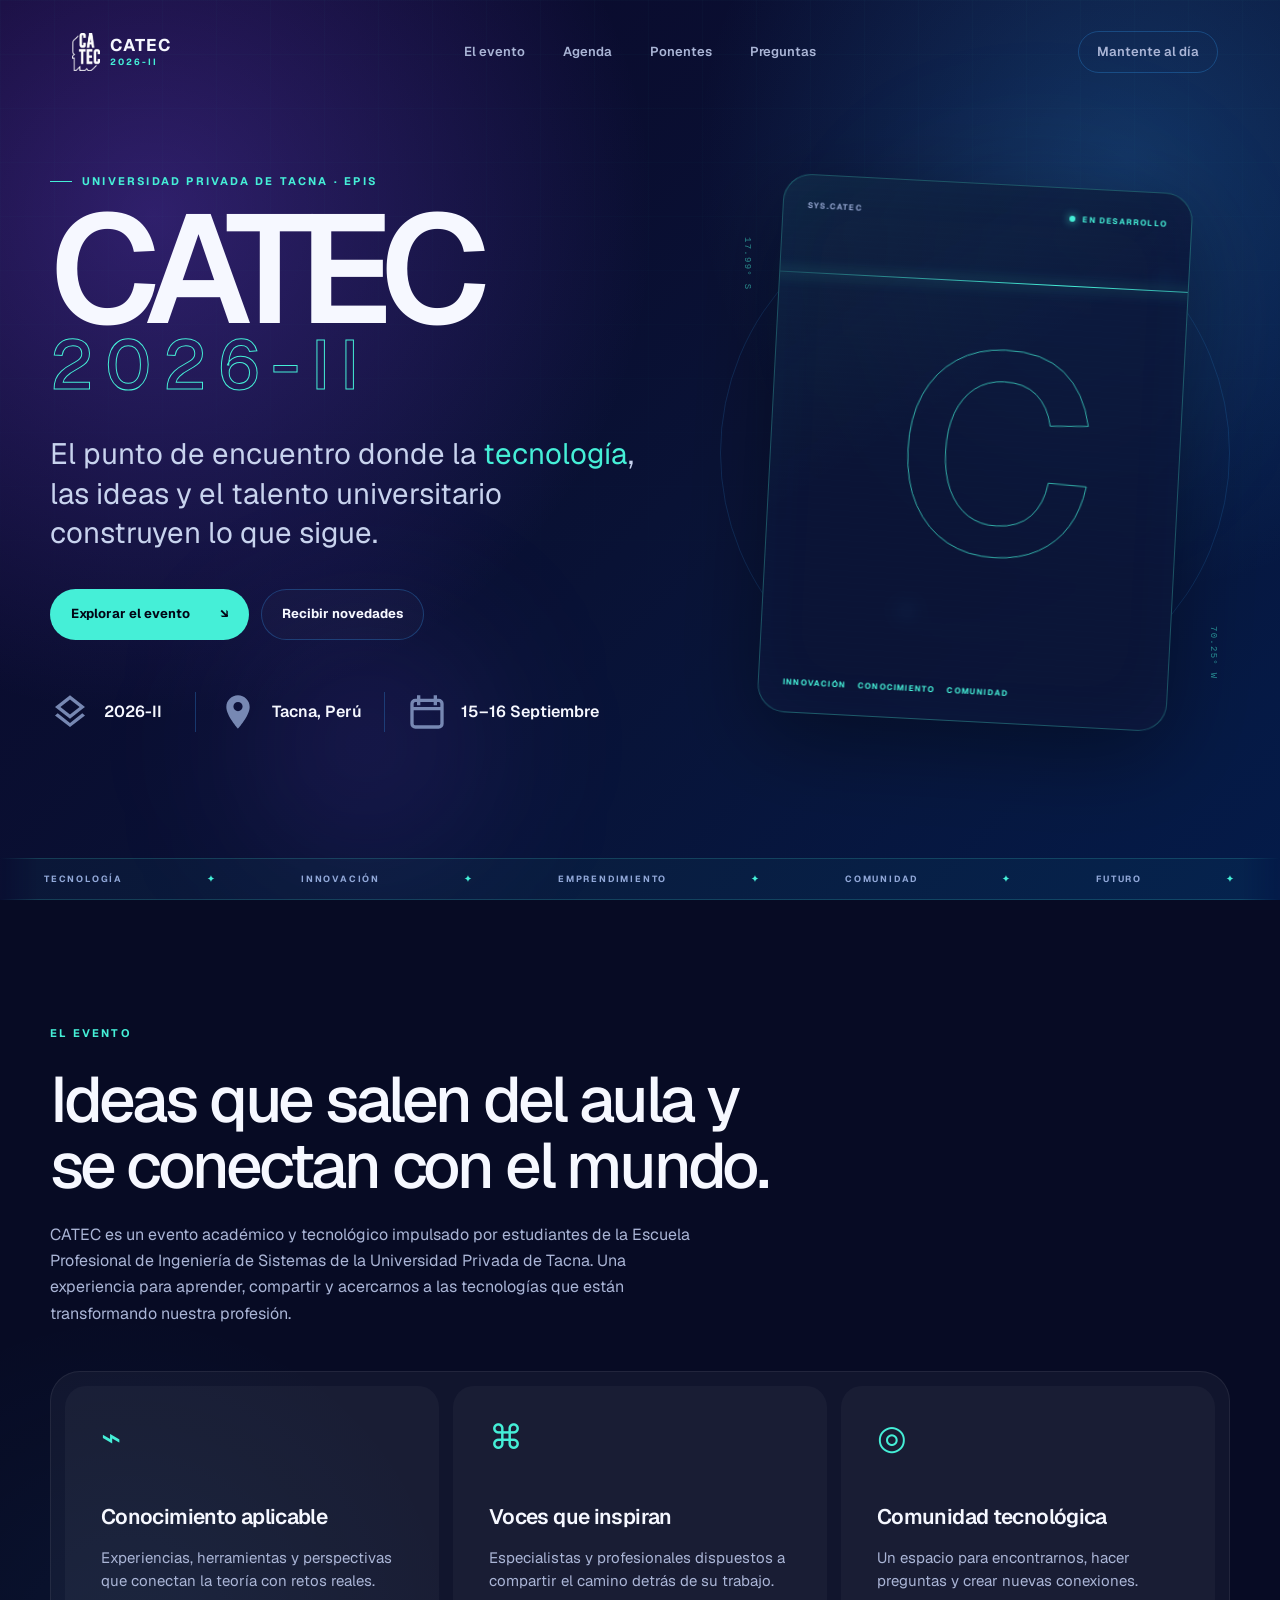
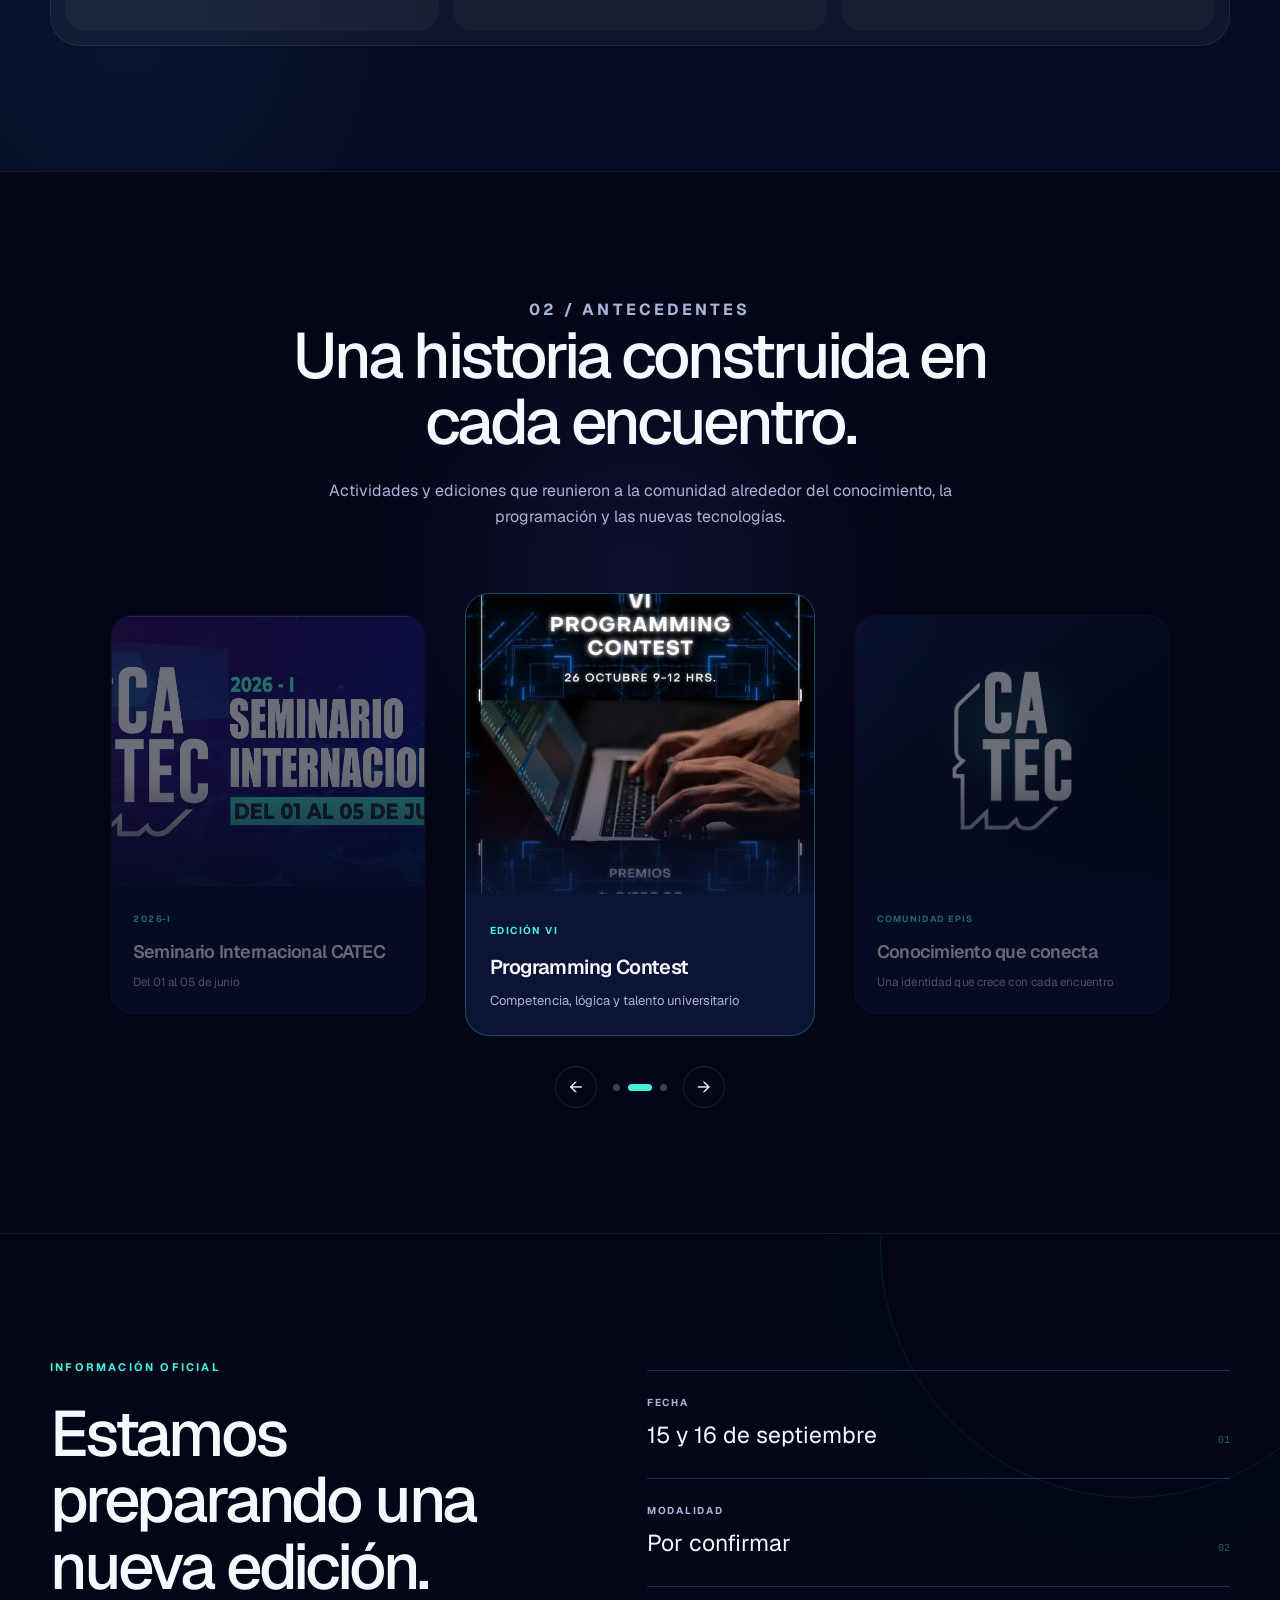
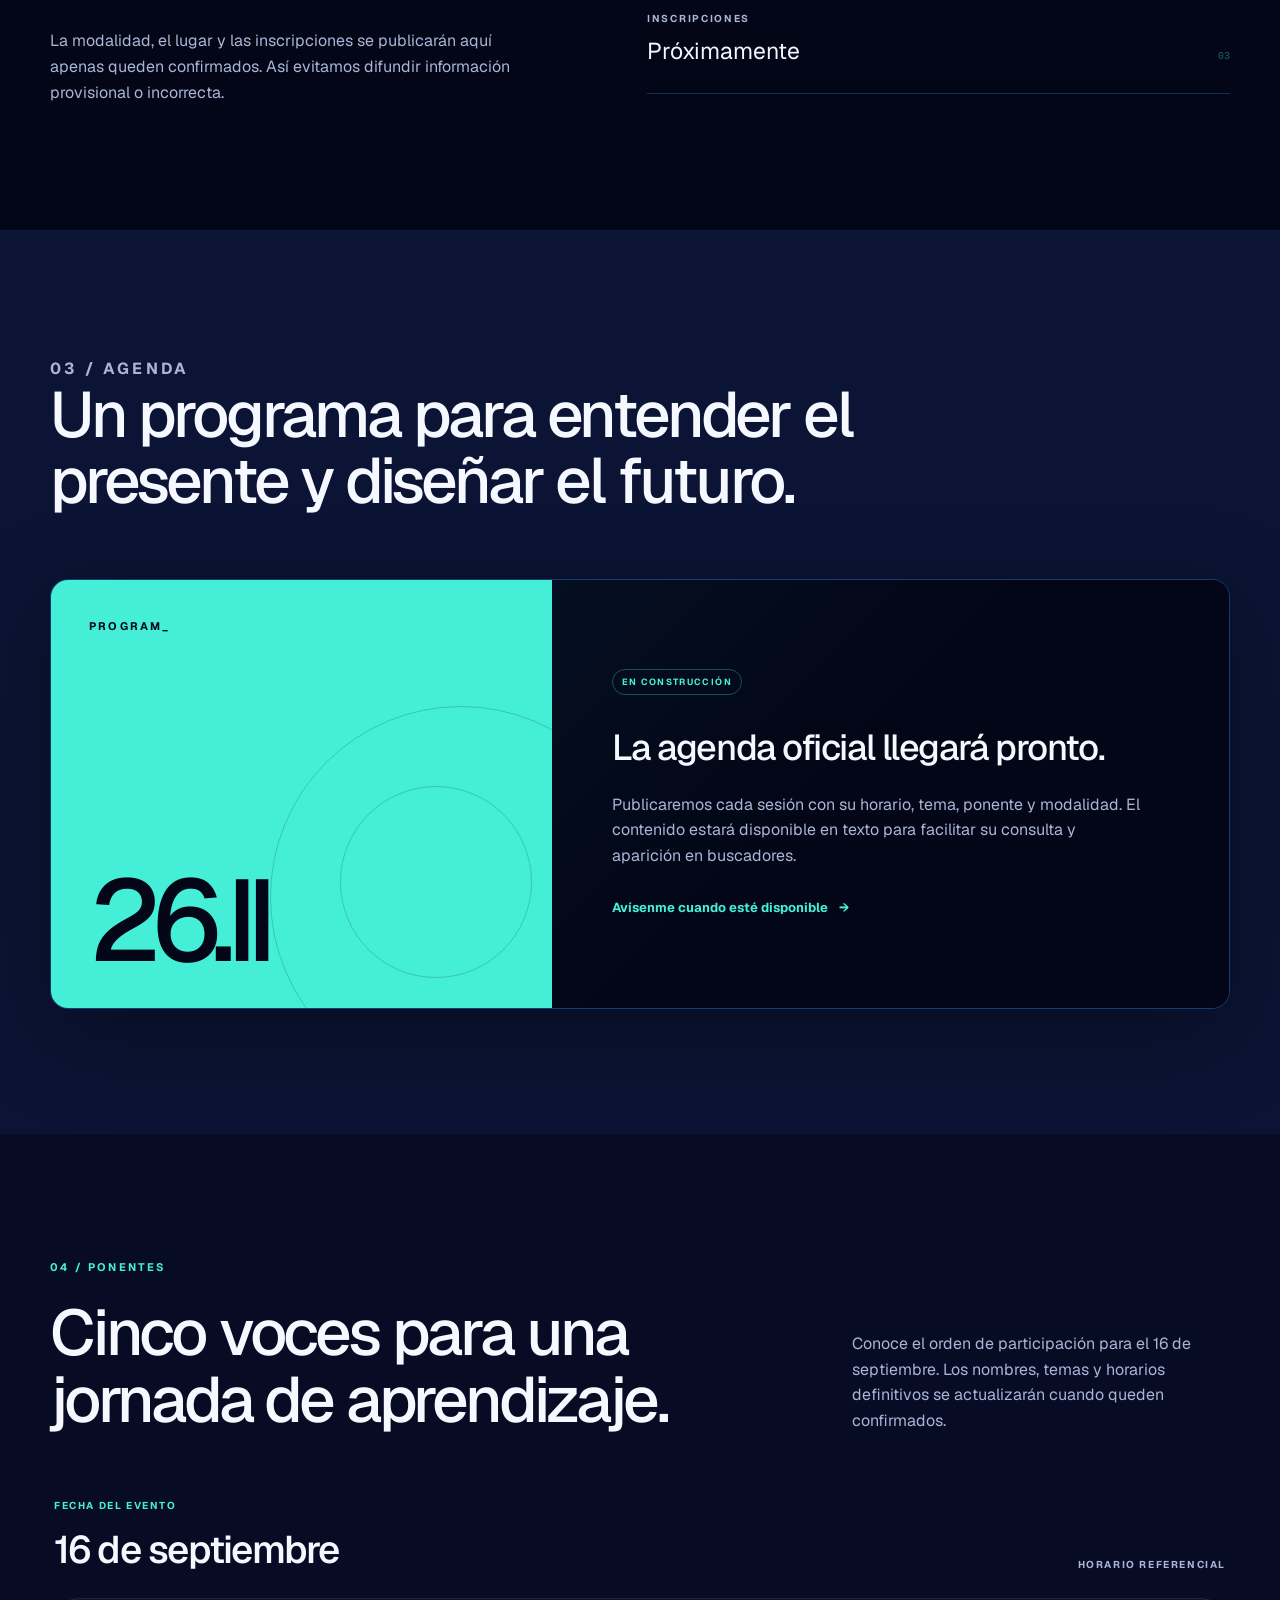
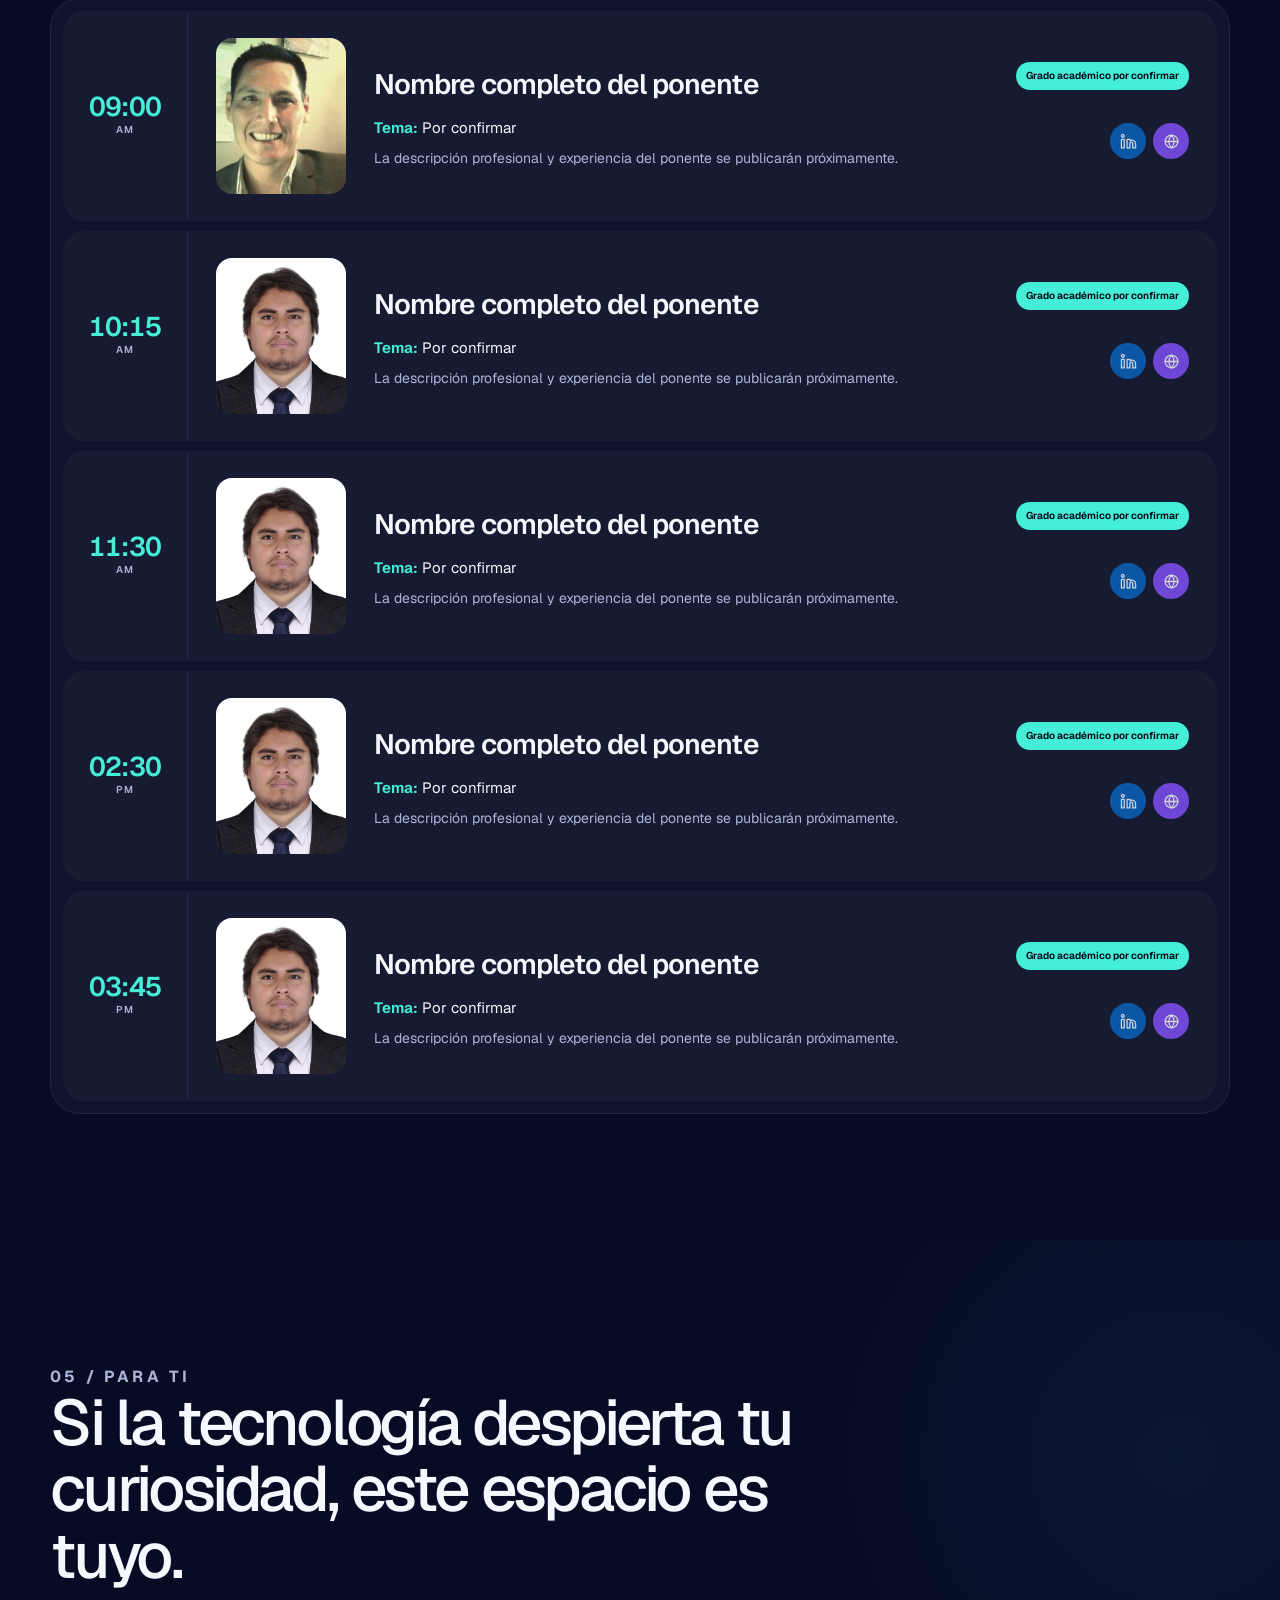
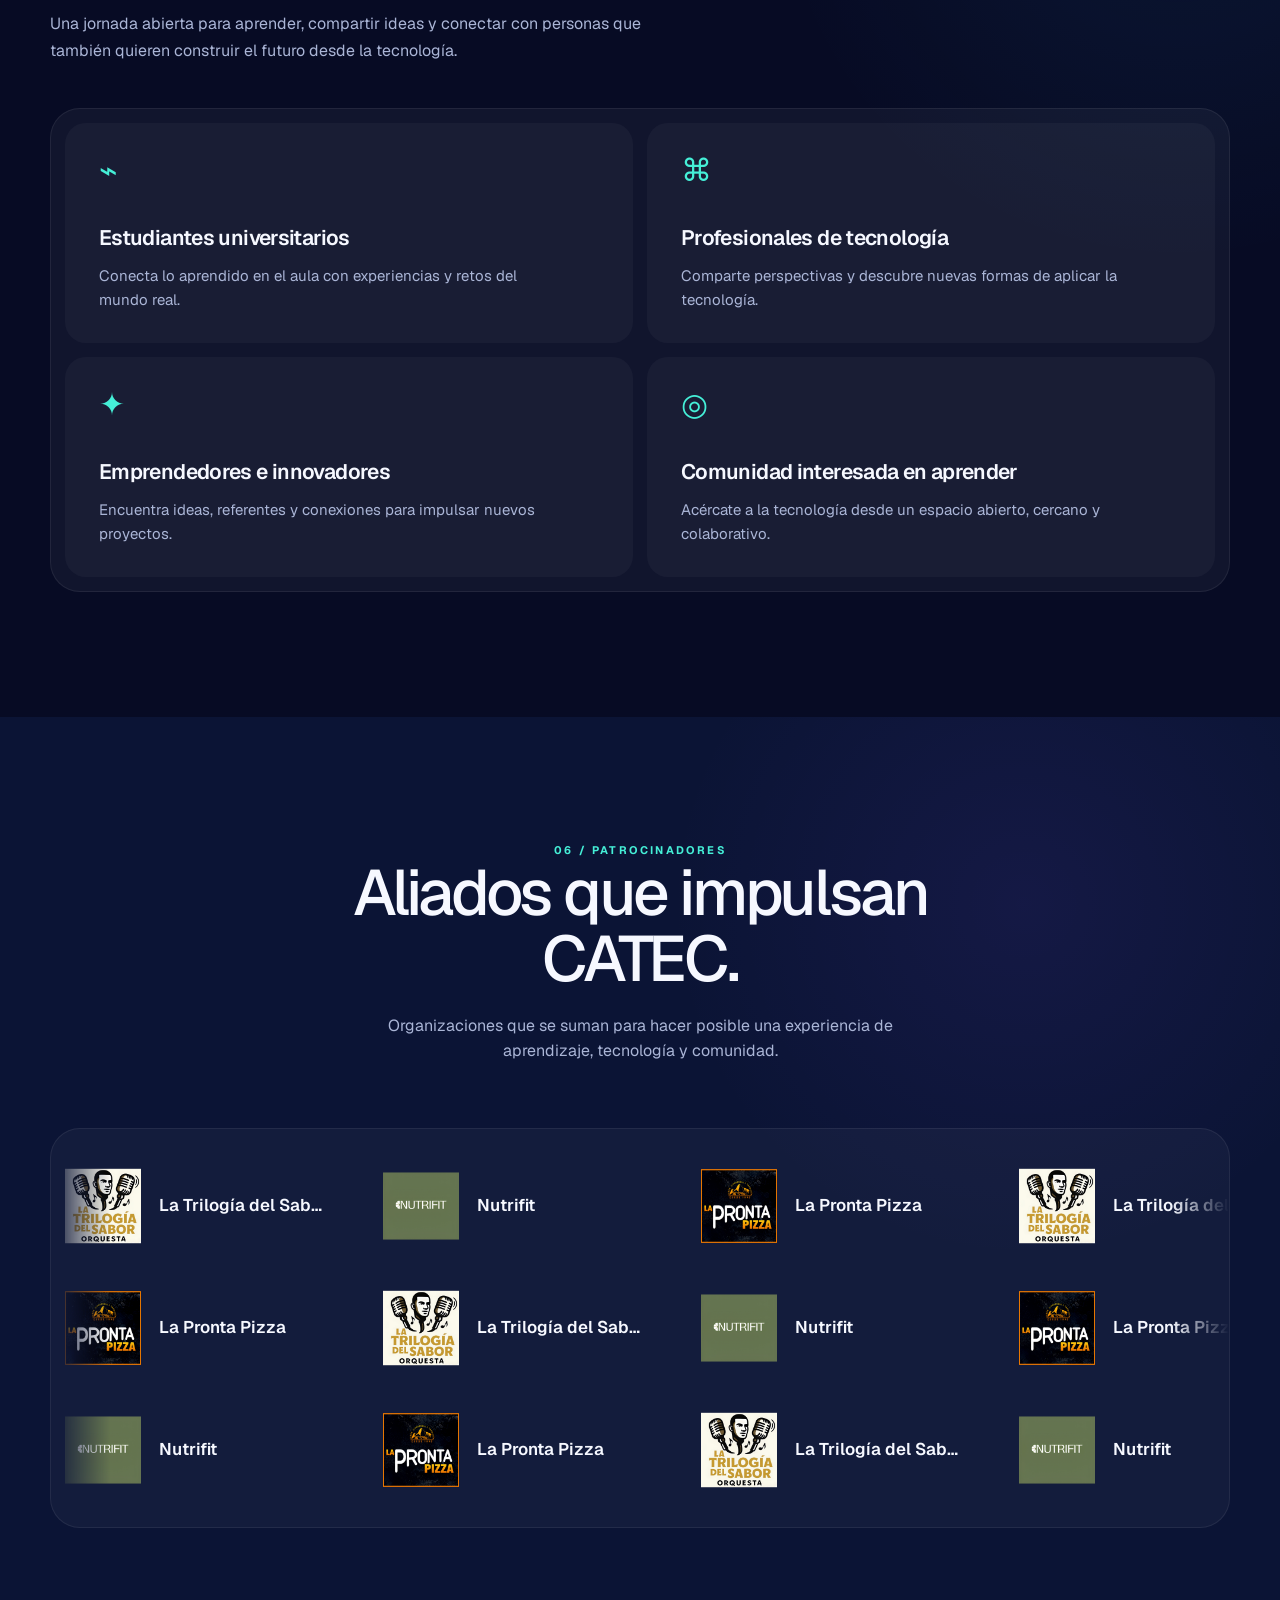
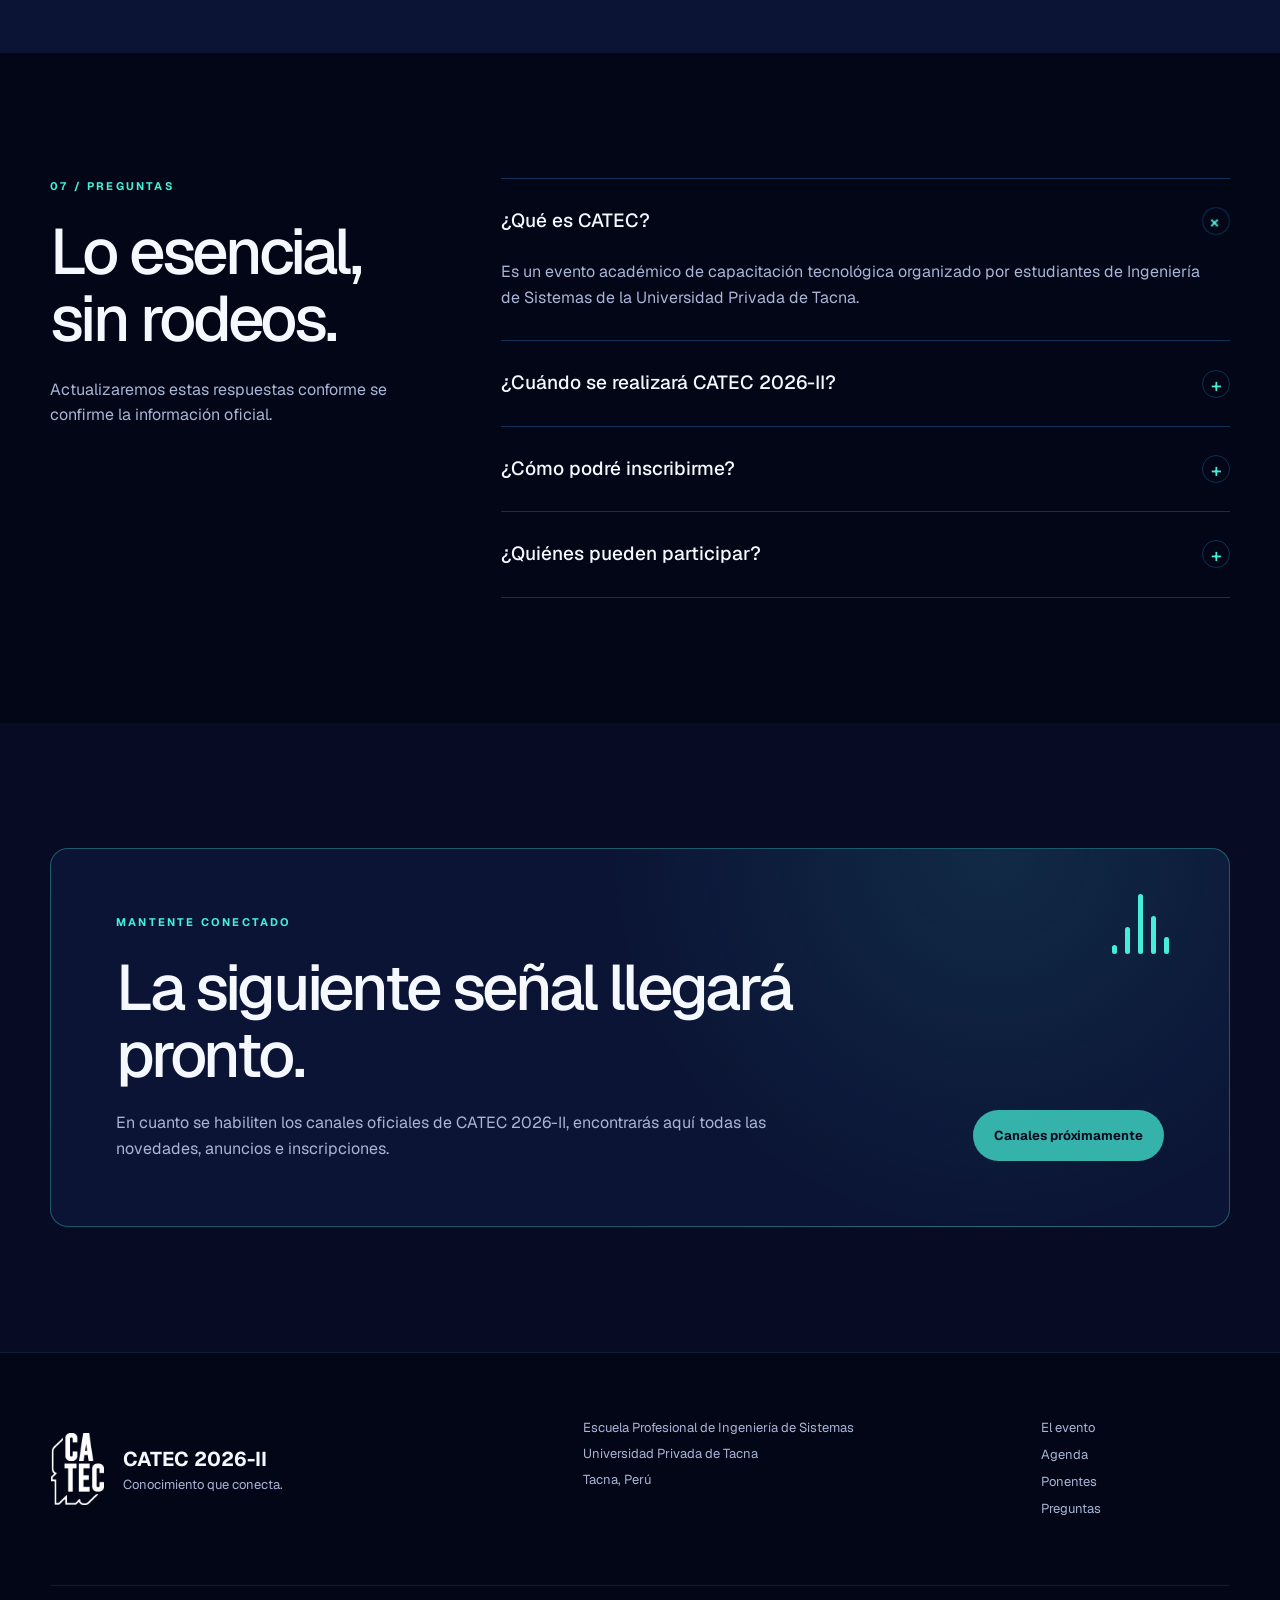
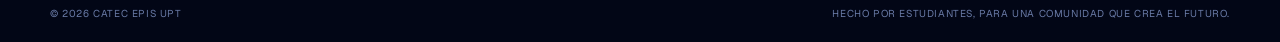
==== commit 44d4bf9d: "Add history carousel functionality and associated assets - Implemented a new history carousel in `js" ====
--- a/index.html
+++ b/index.html
@@ -87,6 +87,15 @@
         <circle cx="12" cy="12" r="9"></circle>
         <path d="M3 12h18M12 3c2.4 2.5 3.7 5.5 3.7 9S14.4 18.5 12 21c-2.4-2.5-3.7-5.5-3.7-9S9.6 5.5 12 3z"></path>
       </symbol>
+      <symbol id="icon-edition" viewBox="0 0 24 24">
+        <path d="M12 2 3 9l9 7 7.36-5.73L21 9l-9-7Zm0 11.47L6.26 9 12 4.53 17.74 9 12 13.47Zm0 5.07-7.37-5.75L3 14.06l9 7 9-7-1.63-1.27L12 18.54Z"></path>
+      </symbol>
+      <symbol id="icon-location" viewBox="0 0 24 24">
+        <path d="M12 2C8.13 2 5 5.13 5 9c0 5.25 7 13 7 13s7-7.75 7-13c0-3.87-3.13-7-7-7Zm0 9.5A2.5 2.5 0 1 1 12 6a2.5 2.5 0 0 1 0 5.5Z"></path>
+      </symbol>
+      <symbol id="icon-calendar" viewBox="0 0 24 24">
+        <path d="M19 4h-1V2h-2v2H8V2H6v2H5a3 3 0 0 0-3 3v12a3 3 0 0 0 3 3h14a3 3 0 0 0 3-3V7a3 3 0 0 0-3-3Zm1 15a1 1 0 0 1-1 1H5a1 1 0 0 1-1-1v-8h16v8ZM4 9V7a1 1 0 0 1 1-1h1v2h2V6h8v2h2V6h1a1 1 0 0 1 1 1v2H4Z"></path>
+      </symbol>
     </svg>
 
     <header class="site-header" data-header>
@@ -150,16 +159,25 @@
 
             <dl class="hero-meta" aria-label="Información general de CATEC 2026-II">
               <div>
-                <dt>Edición</dt>
+                <dt title="Edición">
+                  <svg class="hero-meta-icon" aria-hidden="true"><use href="#icon-edition"></use></svg>
+                  <span class="sr-only">Edición</span>
+                </dt>
                 <dd>2026-II</dd>
               </div>
               <div>
-                <dt>Ciudad</dt>
+                <dt title="Ciudad">
+                  <svg class="hero-meta-icon" aria-hidden="true"><use href="#icon-location"></use></svg>
+                  <span class="sr-only">Ciudad</span>
+                </dt>
                 <dd>Tacna, Perú</dd>
               </div>
               <div>
-                <dt>Programa</dt>
-                <dd>Próximamente</dd>
+                <dt title="Programa">
+                  <svg class="hero-meta-icon" aria-hidden="true"><use href="#icon-calendar"></use></svg>
+                  <span class="sr-only">Programa</span>
+                </dt>
+                <dd>15–16 Septiembre</dd>
               </div>
             </dl>
           </div>
@@ -233,20 +251,102 @@
         </div>
       </section>
 
+      <section id="antecedentes" class="section antecedents" aria-labelledby="antecedents-title">
+        <div class="container">
+          <div class="section-heading antecedents-heading">
+            <p class="kicker">02 / Antecedentes</p>
+            <h2 id="antecedents-title">Una historia construida en cada encuentro.</h2>
+            <p>
+              Actividades y ediciones que reunieron a la comunidad alrededor del conocimiento,
+              la programación y las nuevas tecnologías.
+            </p>
+          </div>
+
+          <div
+            class="history-carousel"
+            data-history-carousel
+            role="region"
+            aria-roledescription="carrusel"
+            aria-label="Antecedentes de CATEC"
+          >
+            <div class="history-viewport">
+              <div class="history-track" data-history-track>
+                <article class="history-card" data-history-card aria-label="1 de 3">
+                  <div class="history-media">
+                    <img
+                      src="./images/antecedentes/seminario-internacional.png"
+                      width="2048"
+                      height="873"
+                      alt="Afiche del Seminario Internacional CATEC 2026-I"
+                      loading="lazy"
+                    />
+                  </div>
+                  <div class="history-content">
+                    <span>2026-I</span>
+                    <h3>Seminario Internacional CATEC</h3>
+                    <p>Del 01 al 05 de junio</p>
+                  </div>
+                </article>
+
+                <article class="history-card" data-history-card aria-label="2 de 3">
+                  <div class="history-media history-media-portrait">
+                    <img
+                      src="./images/antecedentes/programming-contest.png"
+                      width="509"
+                      height="720"
+                      alt="Afiche del VI Programming Contest de CATEC"
+                      loading="lazy"
+                    />
+                  </div>
+                  <div class="history-content">
+                    <span>Edición VI</span>
+                    <h3>Programming Contest</h3>
+                    <p>Competencia, lógica y talento universitario</p>
+                  </div>
+                </article>
+
+                <article class="history-card history-card-identity" data-history-card aria-label="3 de 3">
+                  <div class="history-media">
+                    <img
+                      src="./logo_catec.png"
+                      width="1114"
+                      height="1485"
+                      alt="Logotipo de CATEC"
+                      loading="lazy"
+                    />
+                  </div>
+                  <div class="history-content">
+                    <span>Comunidad EPIS</span>
+                    <h3>Conocimiento que conecta</h3>
+                    <p>Una identidad que crece con cada encuentro</p>
+                  </div>
+                </article>
+              </div>
+            </div>
+
+            <div class="history-controls">
+              <button type="button" data-history-prev aria-label="Ver antecedente anterior">←</button>
+              <div class="history-dots" data-history-dots aria-label="Seleccionar antecedente"></div>
+              <button type="button" data-history-next aria-label="Ver antecedente siguiente">→</button>
+            </div>
+          </div>
+        </div>
+      </section>
+
       <section class="section event-status" aria-labelledby="status-title">
         <div class="container status-layout">
           <div>
             <p class="kicker">Información oficial</p>
             <h2 id="status-title">Estamos preparando una nueva edición.</h2>
             <p>
-              La fecha, modalidad, lugar e inscripciones se publicarán aquí apenas queden
+              La modalidad, el lugar y las inscripciones se publicarán aquí apenas queden
               confirmados. Así evitamos difundir información provisional o incorrecta.
             </p>
           </div>
           <dl class="status-list">
             <div>
               <dt>Fecha</dt>
-              <dd><span>16 de septiembre</span><i aria-hidden="true">01</i></dd>
+              <dd><span>15 y 16 de septiembre</span><i aria-hidden="true">01</i></dd>
             </div>
             <div>
               <dt>Modalidad</dt>
@@ -263,7 +363,7 @@
       <section id="agenda" class="section agenda" aria-labelledby="agenda-title">
         <div class="container">
           <div class="section-heading compact-heading">
-            <p class="kicker">02 / Agenda</p>
+            <p class="kicker">03 / Agenda</p>
             <h2 id="agenda-title">Un programa para entender el presente y diseñar el futuro.</h2>
           </div>
 
@@ -289,7 +389,7 @@
         <div class="container">
           <div class="section-heading split-heading speakers-heading">
             <div>
-              <p class="kicker">03 / Ponentes</p>
+              <p class="kicker">04 / Ponentes</p>
               <h2 id="speakers-title">Cinco voces para una jornada de aprendizaje.</h2>
             </div>
             <p>
@@ -509,7 +609,7 @@
       <section class="section audience" aria-labelledby="audience-title">
         <div class="container">
           <div class="section-heading audience-heading">
-            <p class="kicker">04 / Para ti</p>
+            <p class="kicker">05 / Para ti</p>
             <h2 id="audience-title">Si la tecnología despierta tu curiosidad, este espacio es tuyo.</h2>
             <p>
               Una jornada abierta para aprender, compartir ideas y conectar con personas que
@@ -552,7 +652,7 @@
       <section id="patrocinadores" class="section sponsors" aria-labelledby="sponsors-title">
         <div class="container">
           <div class="section-heading sponsors-heading">
-            <p class="kicker">05 / Patrocinadores</p>
+            <p class="kicker">06 / Patrocinadores</p>
             <h2 id="sponsors-title">Aliados que impulsan CATEC.</h2>
             <p>
               Organizaciones que se suman para hacer posible una experiencia de aprendizaje,
@@ -624,7 +724,7 @@
       <section id="preguntas" class="section faq" aria-labelledby="faq-title">
         <div class="container faq-layout">
           <div class="faq-intro">
-            <p class="kicker">06 / Preguntas</p>
+            <p class="kicker">07 / Preguntas</p>
             <h2 id="faq-title">Lo esencial, sin rodeos.</h2>
             <p>Actualizaremos estas respuestas conforme se confirme la información oficial.</p>
           </div>
@@ -638,7 +738,10 @@
             </details>
             <details>
               <summary>¿Cuándo se realizará CATEC 2026-II?<span aria-hidden="true">+</span></summary>
-              <p>CATEC 2026-II se realizará el 16 de septiembre. Publicaremos aquí los horarios definitivos.</p>
+              <p>
+                CATEC 2026-II se realizará el 15 y 16 de septiembre: el Programming Contest
+                será el día 15 y la jornada de ponencias, el día 16.
+              </p>
             </details>
             <details>
               <summary>¿Cómo podré inscribirme?<span aria-hidden="true">+</span></summary>
@@ -710,5 +813,6 @@
     <script src="./js/modules/mobile-menu.js" defer></script>
     <script src="./js/modules/faq.js" defer></script>
     <script src="./js/modules/sponsor-marquee.js" defer></script>
+    <script src="./js/modules/history-carousel.js" defer></script>
   </body>
 </html>
--- a/css/main.css
+++ b/css/main.css
@@ -11,6 +11,7 @@
 @import url("./components/tech-card.css");
 @import url("./components/signal-strip.css");
 @import url("./components/value-card.css");
+@import url("./components/history-carousel.css");
 @import url("./components/status-list.css");
 @import url("./components/agenda-preview.css");
 @import url("./components/badge.css");
@@ -22,6 +23,7 @@
 @import url("./components/footer.css");
 @import url("./sections/hero.css");
 @import url("./sections/about.css");
+@import url("./sections/antecedents.css");
 @import url("./sections/event-status.css");
 @import url("./sections/agenda.css");
 @import url("./sections/speakers.css");
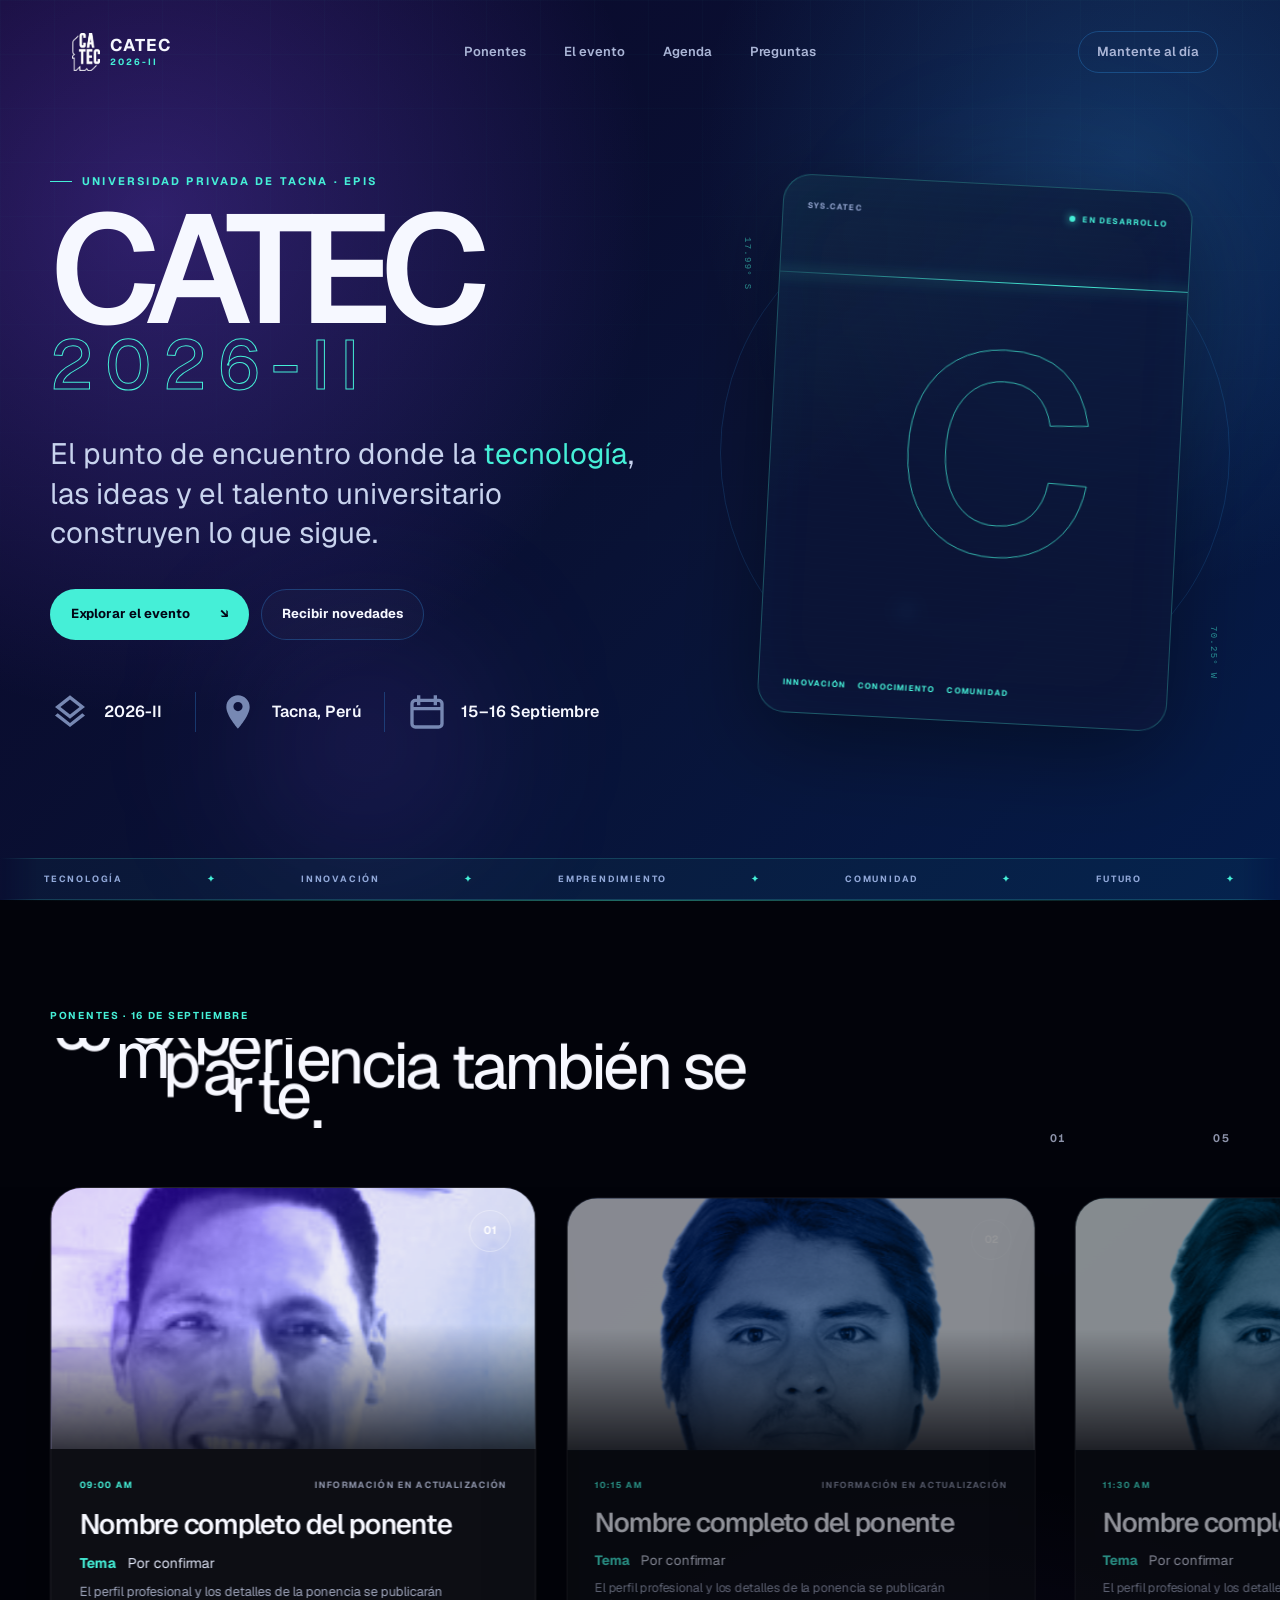
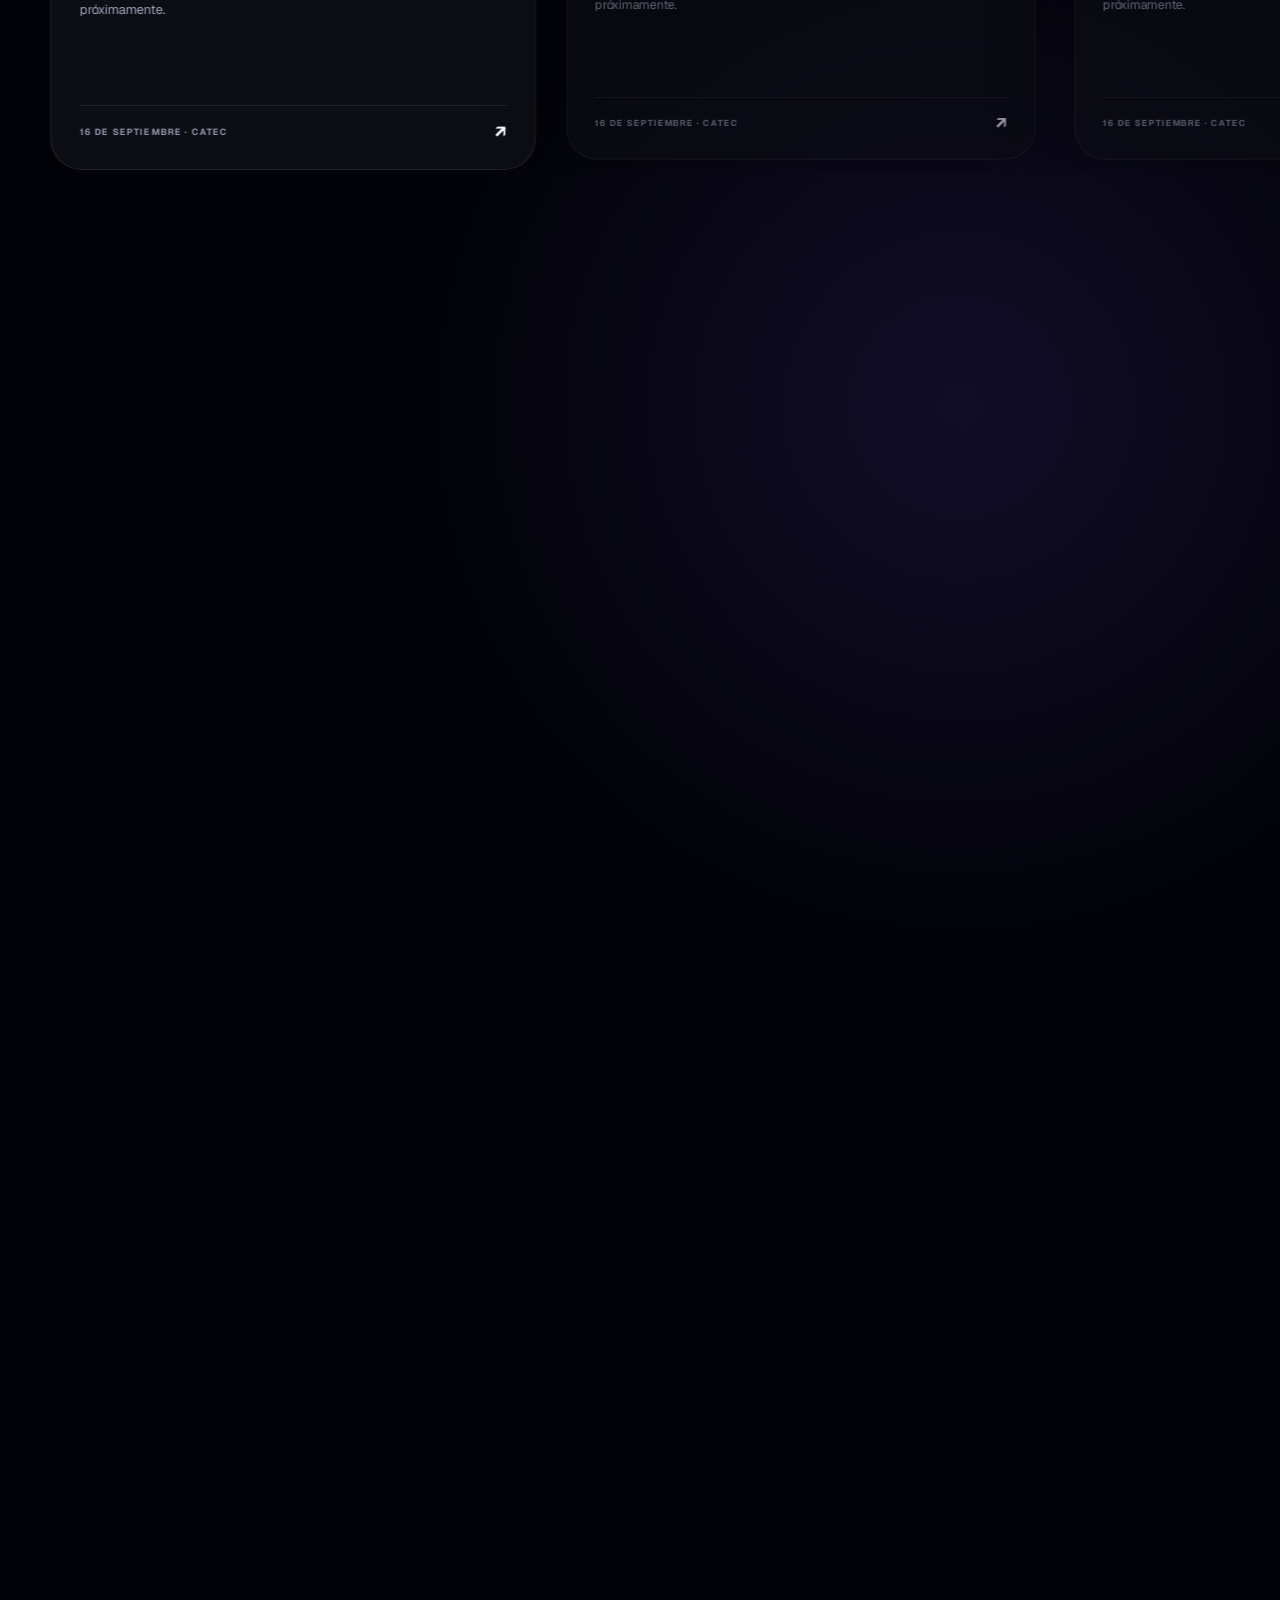
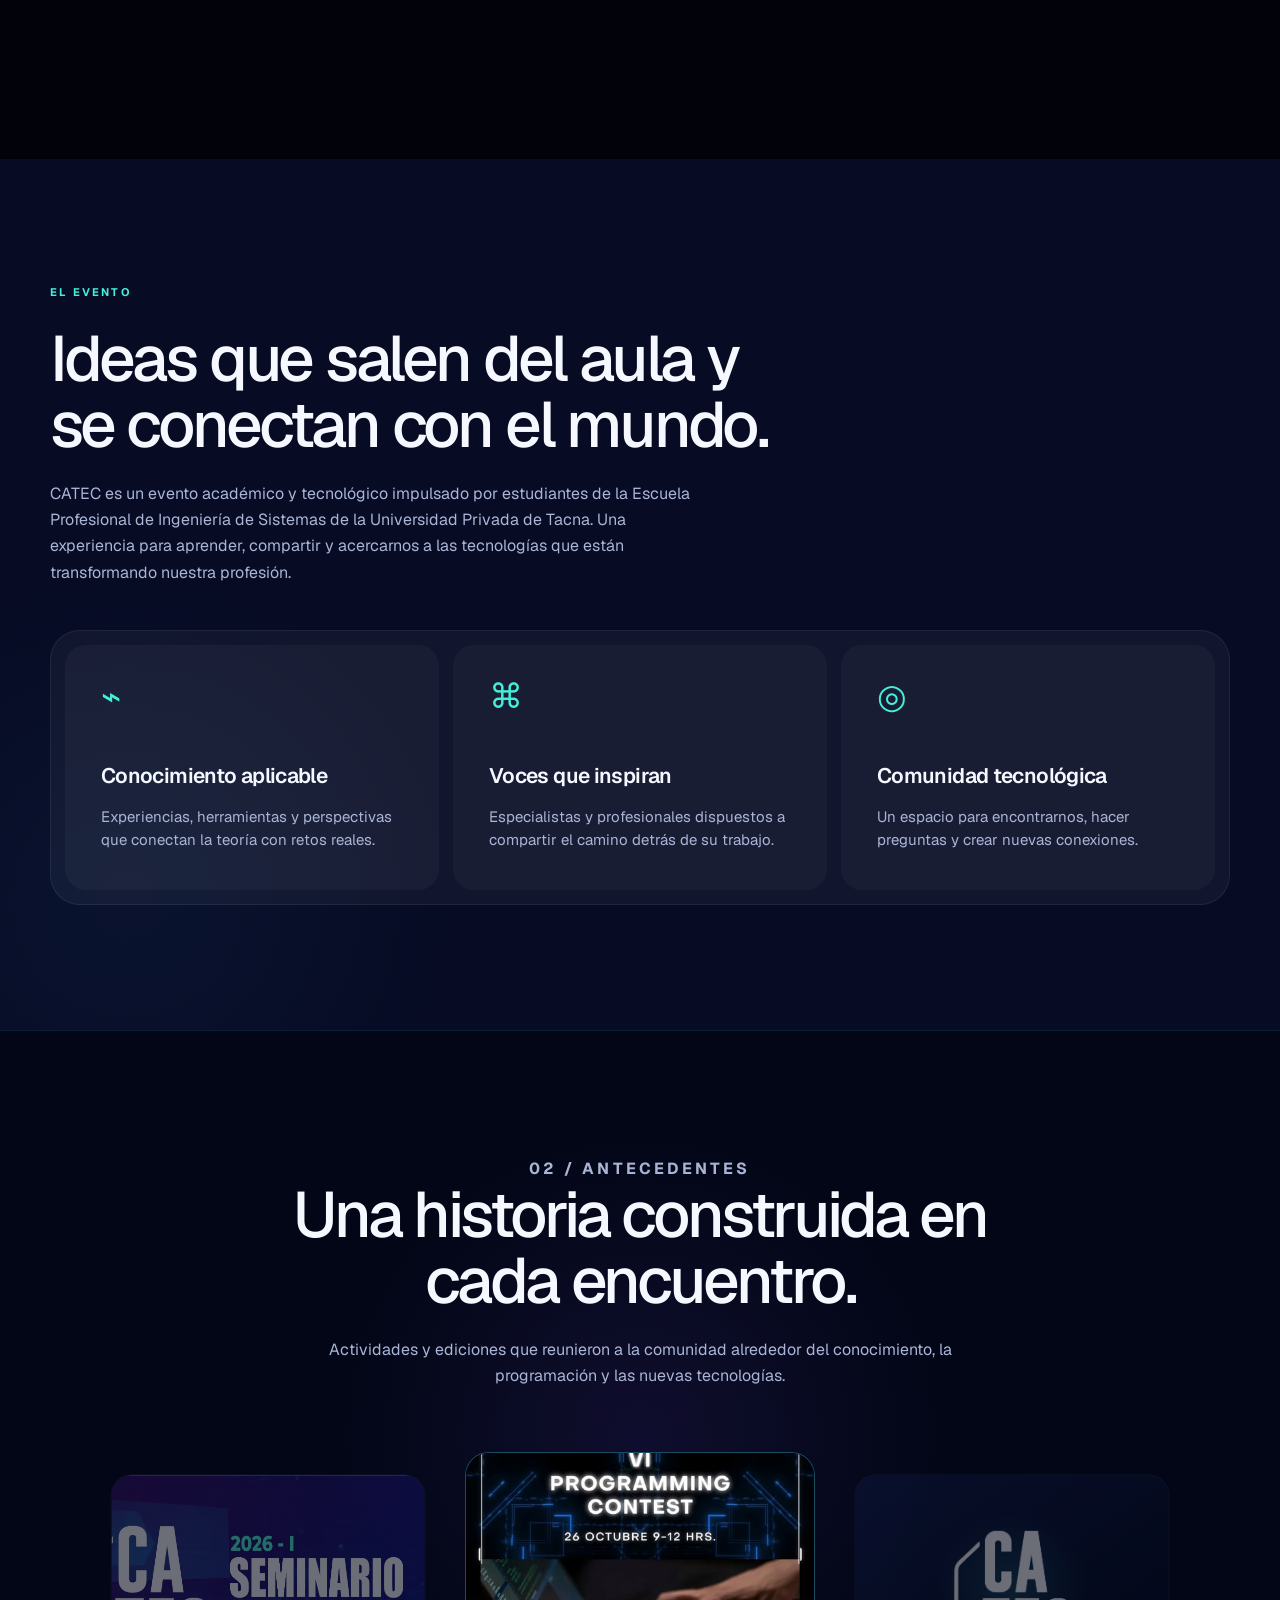
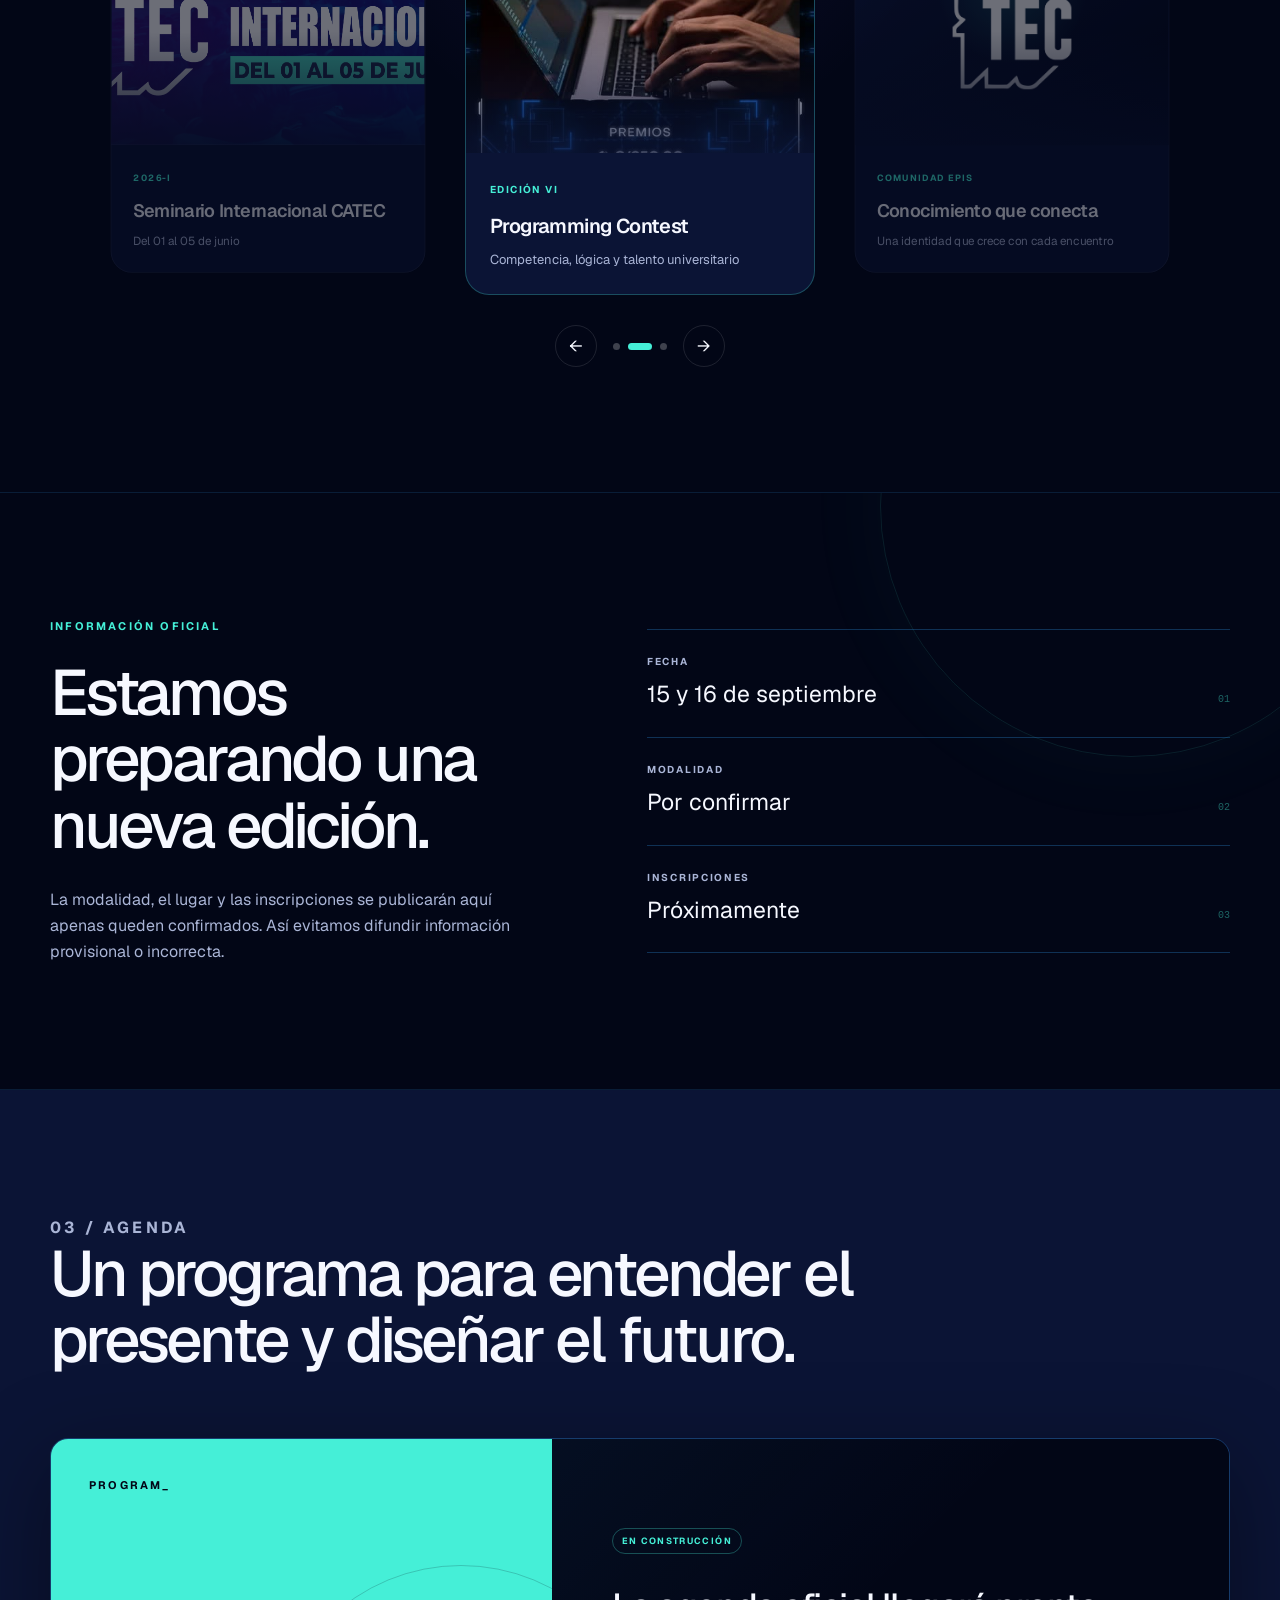
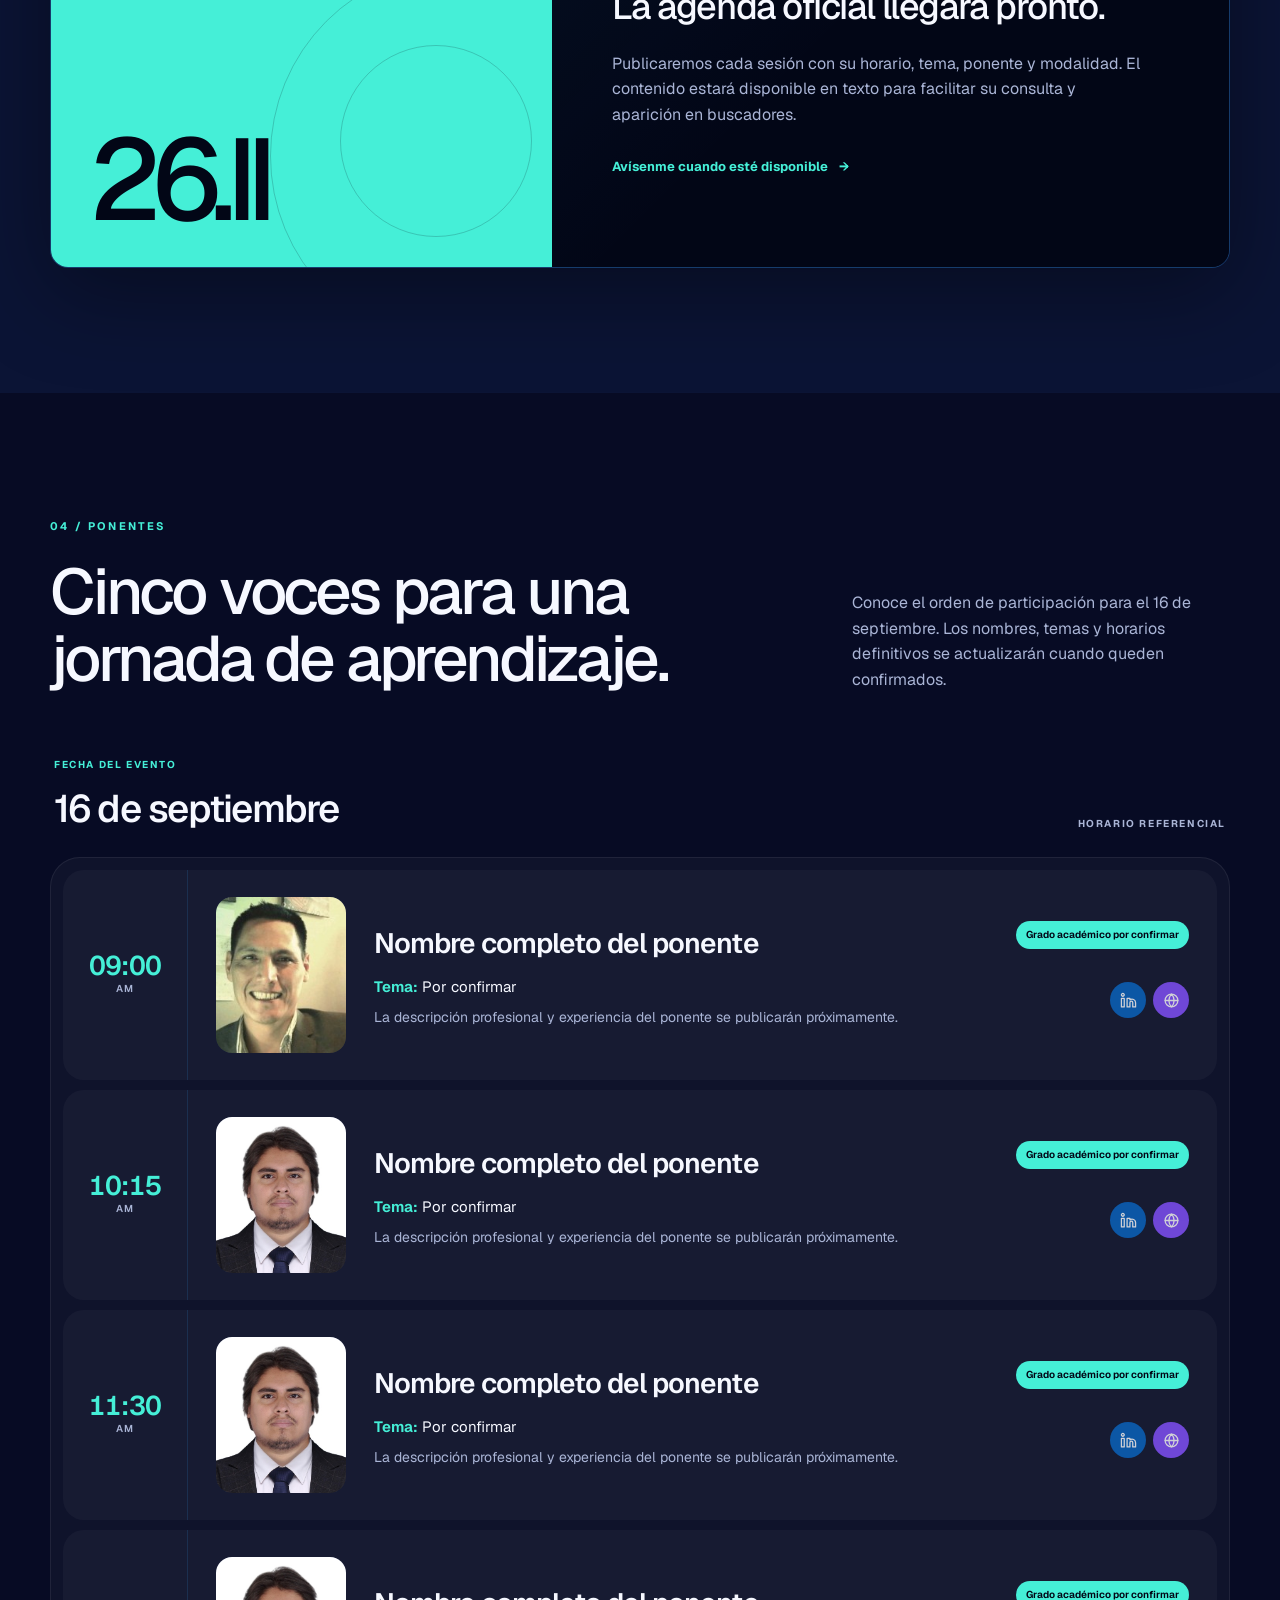
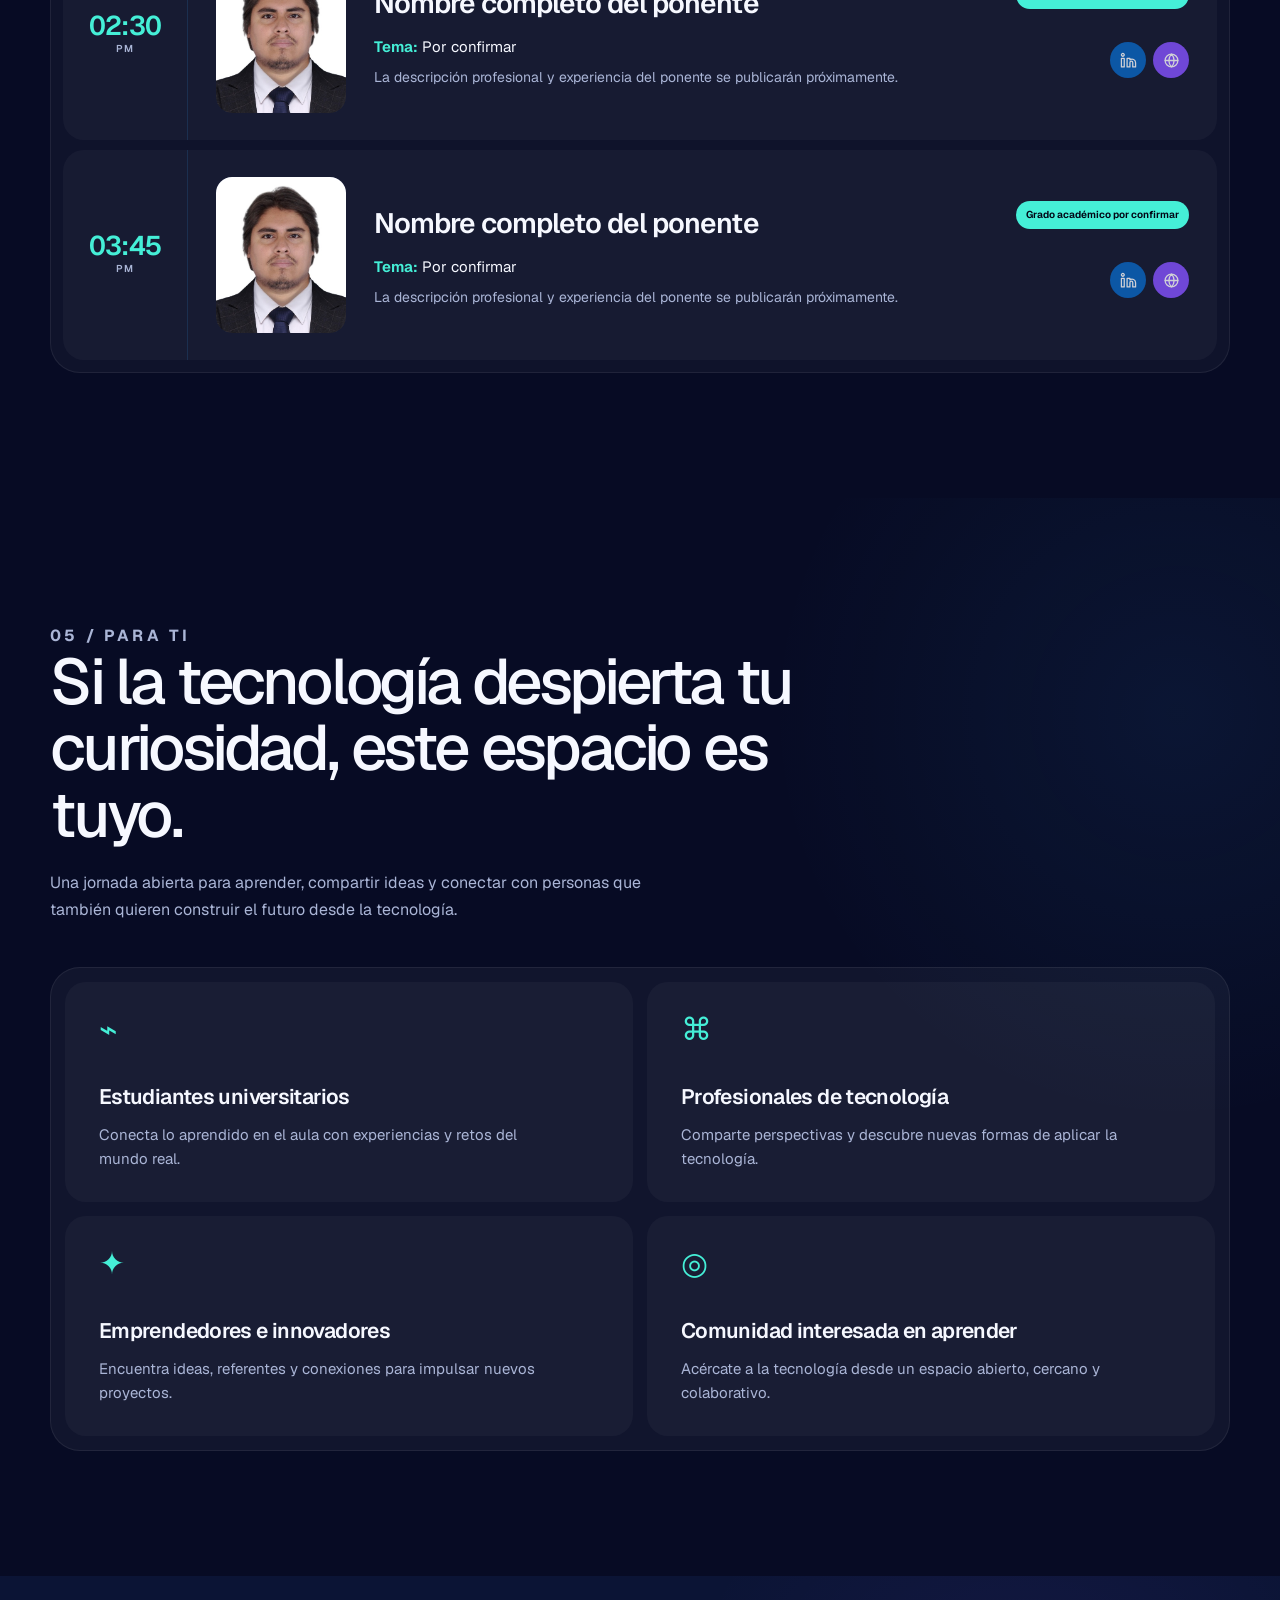
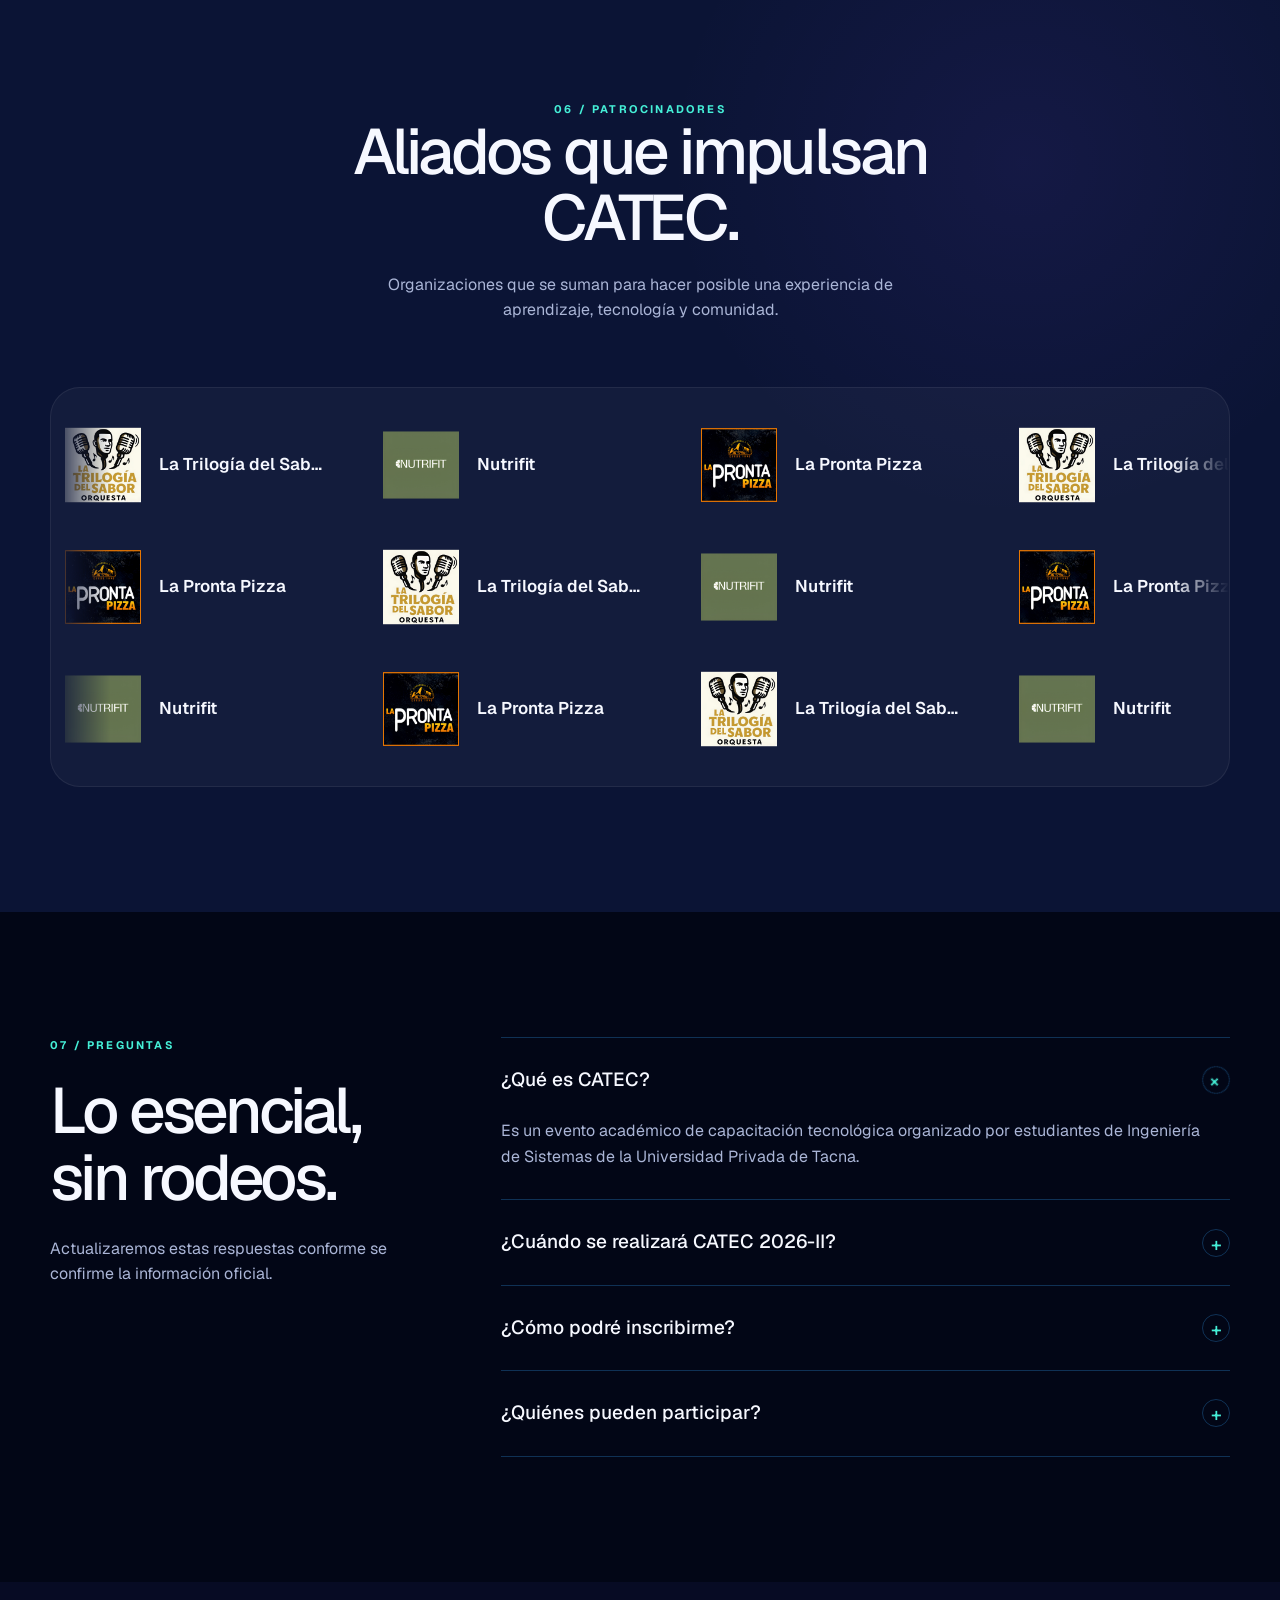
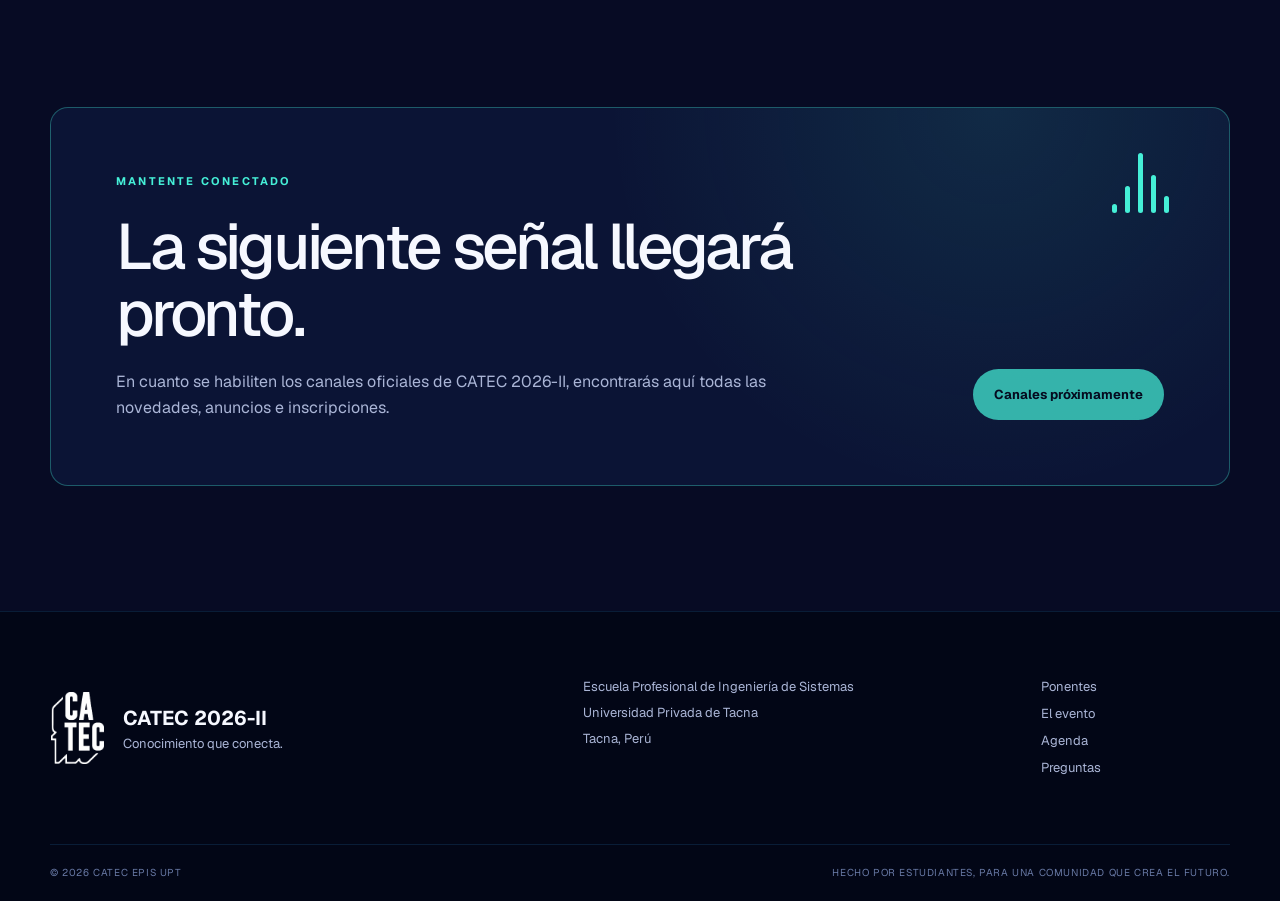
==== commit 64b935b6: "Add speaker story section with dynamic title animation and styling" ====
--- a/index.html
+++ b/index.html
@@ -122,9 +122,9 @@
 
         <nav id="site-navigation" class="site-nav" aria-label="Navegación principal" data-menu>
           <div class="nav-links">
+            <a href="#ponentes">Ponentes</a>
             <a href="#evento">El evento</a>
             <a href="#agenda">Agenda</a>
-            <a href="#ponentes">Ponentes</a>
             <a href="#preguntas">Preguntas</a>
           </div>
           <a class="nav-cta" href="#novedades">Mantente al día</a>
@@ -215,6 +215,162 @@
               ><span>FUTURO</span><i>✦</i>
             </div>
           </div>
+        </div>
+      </section>
+
+      <section
+        id="ponentes"
+        class="speaker-story"
+        aria-labelledby="speaker-story-title"
+        data-speaker-story
+      >
+        <div class="speaker-story-stage" data-speaker-story-stage>
+          <header class="speaker-story-header">
+            <div>
+              <p class="speaker-story-kicker">Ponentes · 16 de septiembre</p>
+              <h2 id="speaker-story-title">
+                <span class="sr-only">Ponentes de CATEC 2026-II</span>
+                <span class="speaker-story-title-text" aria-hidden="true" data-speaker-story-title>
+                  Cinco voces para compartir nuevas ideas.
+                </span>
+              </h2>
+            </div>
+            <div class="speaker-story-progress" aria-hidden="true">
+              <span data-speaker-story-current>01</span>
+              <i></i>
+              <span>05</span>
+            </div>
+          </header>
+
+          <div class="speaker-story-viewport" data-speaker-story-viewport>
+            <ol class="speaker-story-track" aria-label="Ponentes del 16 de septiembre" data-speaker-story-track>
+              <li
+                class="speaker-story-item"
+                data-speaker-story-card
+                data-story-title="Cinco voces para compartir nuevas ideas."
+              >
+                <article class="speaker-story-card speaker-story-card-violet">
+                  <div class="speaker-story-photo">
+                    <img src="./speaker-28.jpeg" width="200" height="200" alt="" loading="lazy" />
+                    <span aria-hidden="true">01</span>
+                  </div>
+                  <div class="speaker-story-copy">
+                    <p class="speaker-story-meta">
+                      <time datetime="2026-09-16T09:00:00-05:00">09:00 AM</time>
+                      <span>Información en actualización</span>
+                    </p>
+                    <h3>Nombre completo del ponente</h3>
+                    <p class="speaker-story-topic"><strong>Tema</strong> Por confirmar</p>
+                    <p class="speaker-story-description">
+                      El perfil profesional y los detalles de la ponencia se publicarán próximamente.
+                    </p>
+                    <p class="speaker-story-footer"><span>16 DE SEPTIEMBRE · CATEC</span><i aria-hidden="true">↗</i></p>
+                  </div>
+                </article>
+              </li>
+
+              <li
+                class="speaker-story-item"
+                data-speaker-story-card
+                data-story-title="La experiencia también se comparte."
+              >
+                <article class="speaker-story-card speaker-story-card-blue">
+                  <div class="speaker-story-photo">
+                    <img src="./p4.jpg" width="414" height="529" alt="" loading="lazy" />
+                    <span aria-hidden="true">02</span>
+                  </div>
+                  <div class="speaker-story-copy">
+                    <p class="speaker-story-meta">
+                      <time datetime="2026-09-16T10:15:00-05:00">10:15 AM</time>
+                      <span>Información en actualización</span>
+                    </p>
+                    <h3>Nombre completo del ponente</h3>
+                    <p class="speaker-story-topic"><strong>Tema</strong> Por confirmar</p>
+                    <p class="speaker-story-description">
+                      El perfil profesional y los detalles de la ponencia se publicarán próximamente.
+                    </p>
+                    <p class="speaker-story-footer"><span>16 DE SEPTIEMBRE · CATEC</span><i aria-hidden="true">↗</i></p>
+                  </div>
+                </article>
+              </li>
+
+              <li
+                class="speaker-story-item"
+                data-speaker-story-card
+                data-story-title="Cada tema abre una nueva posibilidad."
+              >
+                <article class="speaker-story-card speaker-story-card-cyan">
+                  <div class="speaker-story-photo">
+                    <img src="./p4.jpg" width="414" height="529" alt="" loading="lazy" />
+                    <span aria-hidden="true">03</span>
+                  </div>
+                  <div class="speaker-story-copy">
+                    <p class="speaker-story-meta">
+                      <time datetime="2026-09-16T11:30:00-05:00">11:30 AM</time>
+                      <span>Información en actualización</span>
+                    </p>
+                    <h3>Nombre completo del ponente</h3>
+                    <p class="speaker-story-topic"><strong>Tema</strong> Por confirmar</p>
+                    <p class="speaker-story-description">
+                      El perfil profesional y los detalles de la ponencia se publicarán próximamente.
+                    </p>
+                    <p class="speaker-story-footer"><span>16 DE SEPTIEMBRE · CATEC</span><i aria-hidden="true">↗</i></p>
+                  </div>
+                </article>
+              </li>
+
+              <li
+                class="speaker-story-item"
+                data-speaker-story-card
+                data-story-title="Las preguntas conectan perspectivas."
+              >
+                <article class="speaker-story-card speaker-story-card-mint">
+                  <div class="speaker-story-photo">
+                    <img src="./p4.jpg" width="414" height="529" alt="" loading="lazy" />
+                    <span aria-hidden="true">04</span>
+                  </div>
+                  <div class="speaker-story-copy">
+                    <p class="speaker-story-meta">
+                      <time datetime="2026-09-16T14:30:00-05:00">02:30 PM</time>
+                      <span>Información en actualización</span>
+                    </p>
+                    <h3>Nombre completo del ponente</h3>
+                    <p class="speaker-story-topic"><strong>Tema</strong> Por confirmar</p>
+                    <p class="speaker-story-description">
+                      El perfil profesional y los detalles de la ponencia se publicarán próximamente.
+                    </p>
+                    <p class="speaker-story-footer"><span>16 DE SEPTIEMBRE · CATEC</span><i aria-hidden="true">↗</i></p>
+                  </div>
+                </article>
+              </li>
+
+              <li
+                class="speaker-story-item"
+                data-speaker-story-card
+                data-story-title="El conocimiento mueve a la comunidad."
+              >
+                <article class="speaker-story-card speaker-story-card-violet">
+                  <div class="speaker-story-photo">
+                    <img src="./p4.jpg" width="414" height="529" alt="" loading="lazy" />
+                    <span aria-hidden="true">05</span>
+                  </div>
+                  <div class="speaker-story-copy">
+                    <p class="speaker-story-meta">
+                      <time datetime="2026-09-16T15:45:00-05:00">03:45 PM</time>
+                      <span>Información en actualización</span>
+                    </p>
+                    <h3>Nombre completo del ponente</h3>
+                    <p class="speaker-story-topic"><strong>Tema</strong> Por confirmar</p>
+                    <p class="speaker-story-description">
+                      El perfil profesional y los detalles de la ponencia se publicarán próximamente.
+                    </p>
+                    <p class="speaker-story-footer"><span>16 DE SEPTIEMBRE · CATEC</span><i aria-hidden="true">↗</i></p>
+                  </div>
+                </article>
+              </li>
+            </ol>
+          </div>
+
         </div>
       </section>
 
@@ -385,7 +541,7 @@
         </div>
       </section>
 
-      <section id="ponentes" class="section speakers" aria-labelledby="speakers-title">
+      <section id="ponentes-detalle" class="section speakers" aria-labelledby="speakers-title">
         <div class="container">
           <div class="section-heading split-heading speakers-heading">
             <div>
@@ -446,6 +602,7 @@
                 </div>
               </article>
             </li>
+
             <li class="speaker-slot">
               <time datetime="2026-09-16T10:15:00-05:00">
                 <span class="speaker-hour">10:15</span>
@@ -485,6 +642,7 @@
                 </div>
               </article>
             </li>
+
             <li class="speaker-slot">
               <time datetime="2026-09-16T11:30:00-05:00">
                 <span class="speaker-hour">11:30</span>
@@ -524,6 +682,7 @@
                 </div>
               </article>
             </li>
+
             <li class="speaker-slot">
               <time datetime="2026-09-16T14:30:00-05:00">
                 <span class="speaker-hour">02:30</span>
@@ -563,6 +722,7 @@
                 </div>
               </article>
             </li>
+
             <li class="speaker-slot">
               <time datetime="2026-09-16T15:45:00-05:00">
                 <span class="speaker-hour">03:45</span>
@@ -796,9 +956,9 @@
           <p>Tacna, Perú</p>
         </div>
         <nav class="footer-links" aria-label="Enlaces del pie de página">
+          <a href="#ponentes">Ponentes</a>
           <a href="#evento">El evento</a>
           <a href="#agenda">Agenda</a>
-          <a href="#ponentes">Ponentes</a>
           <a href="#preguntas">Preguntas</a>
         </nav>
       </div>
@@ -814,5 +974,6 @@
     <script src="./js/modules/faq.js" defer></script>
     <script src="./js/modules/sponsor-marquee.js" defer></script>
     <script src="./js/modules/history-carousel.js" defer></script>
+    <script src="./js/modules/speaker-story.js" defer></script>
   </body>
 </html>
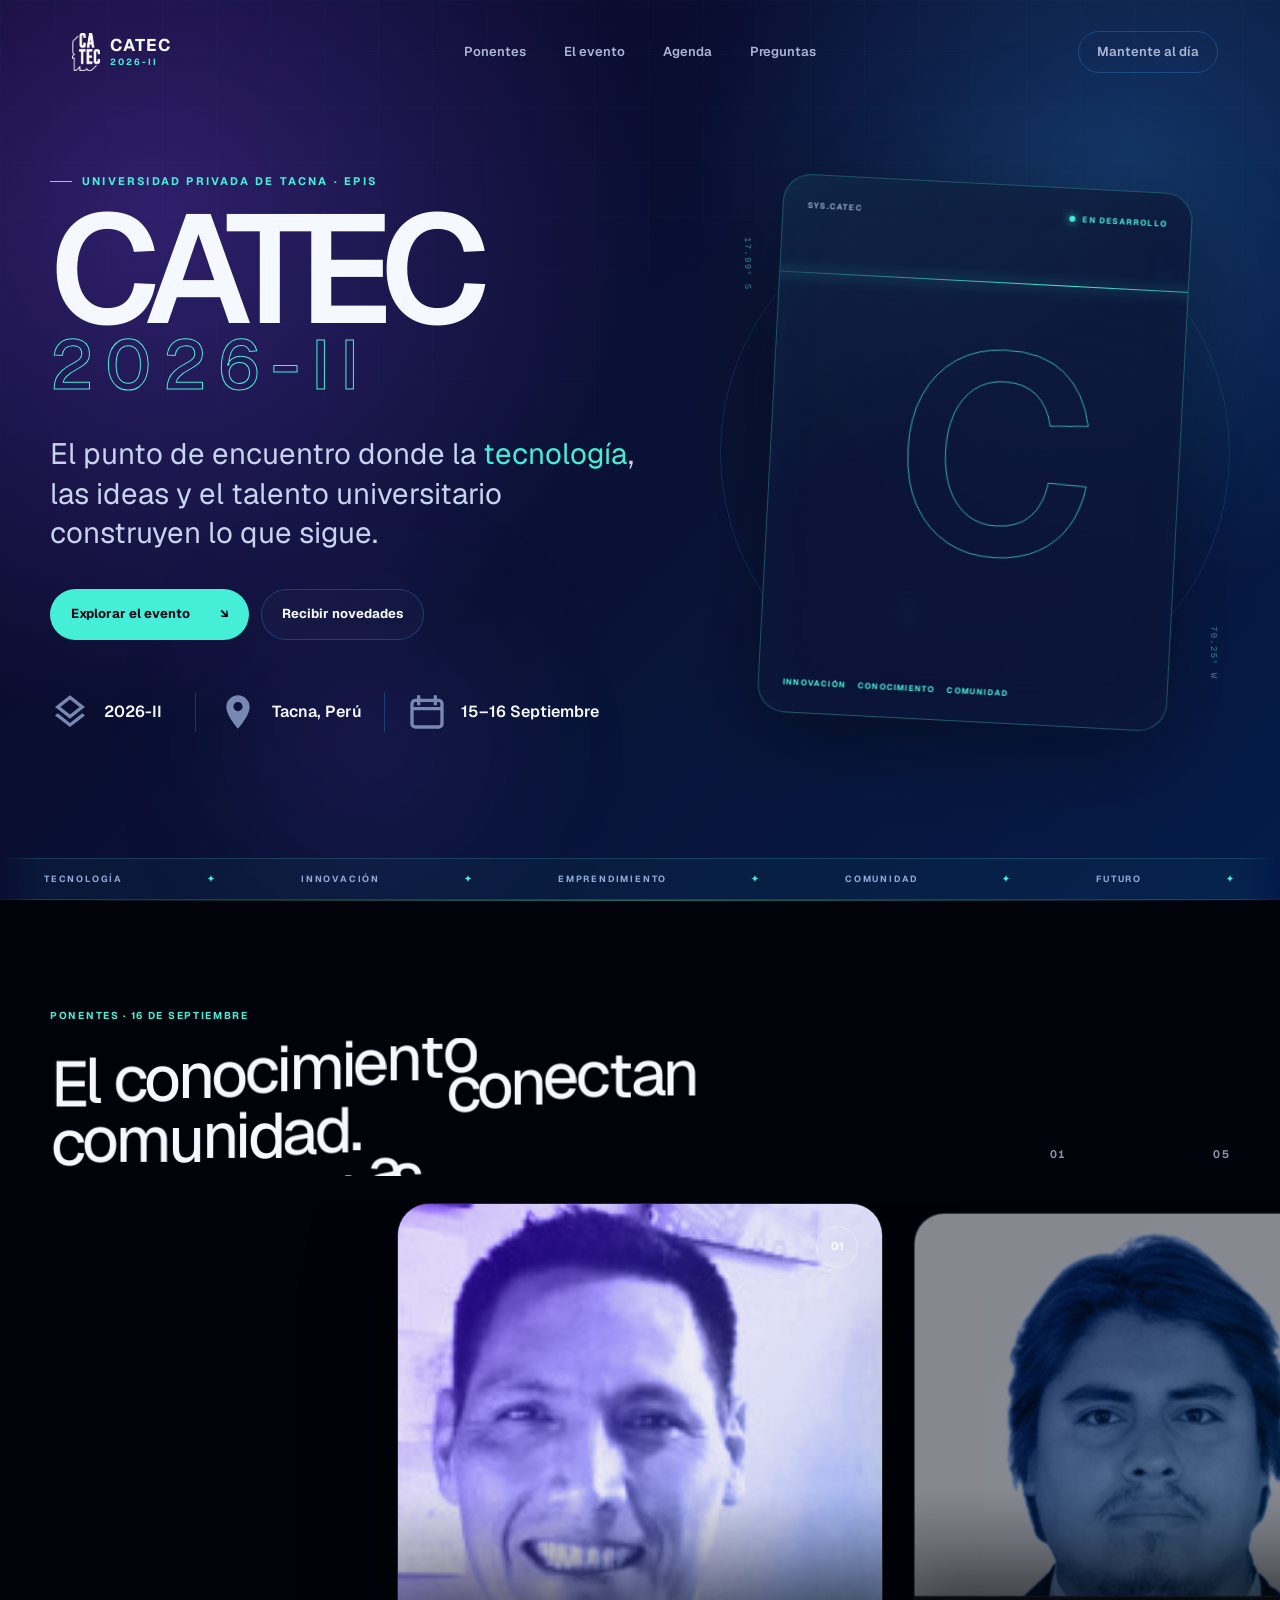
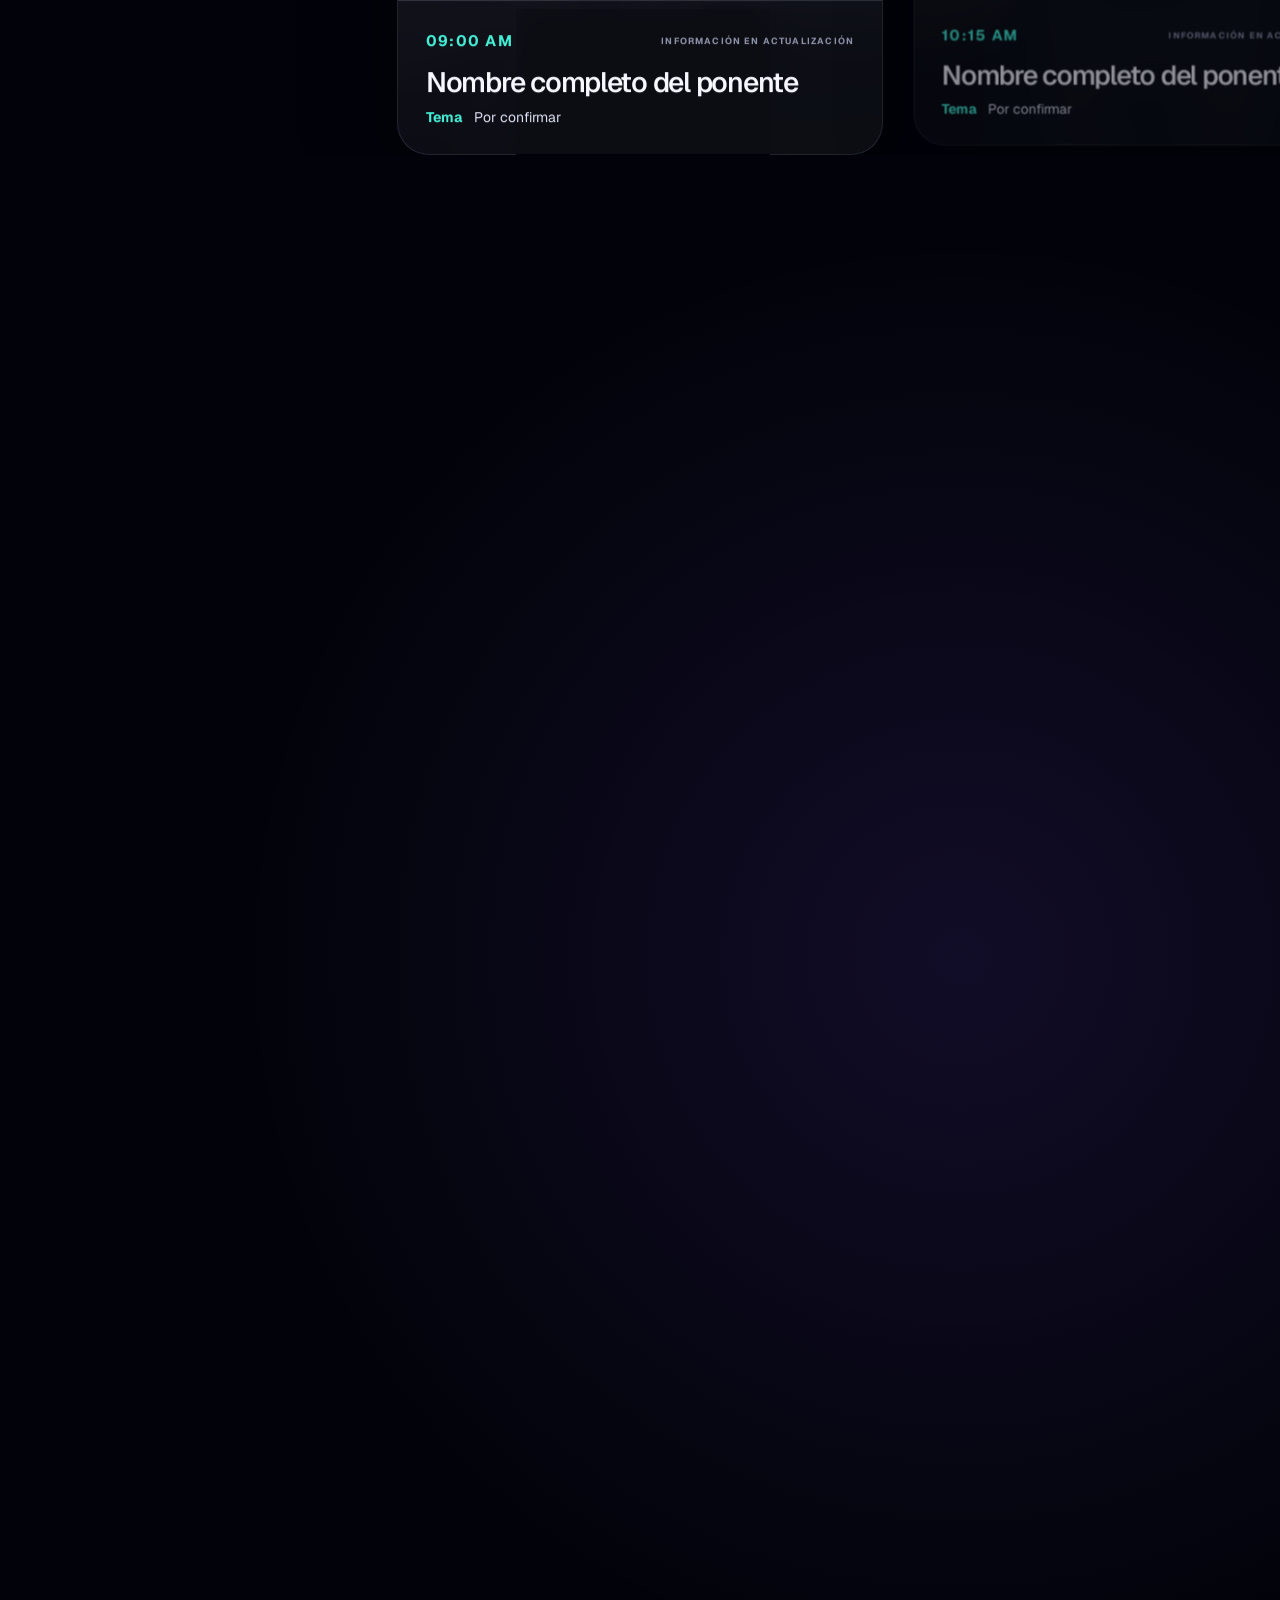
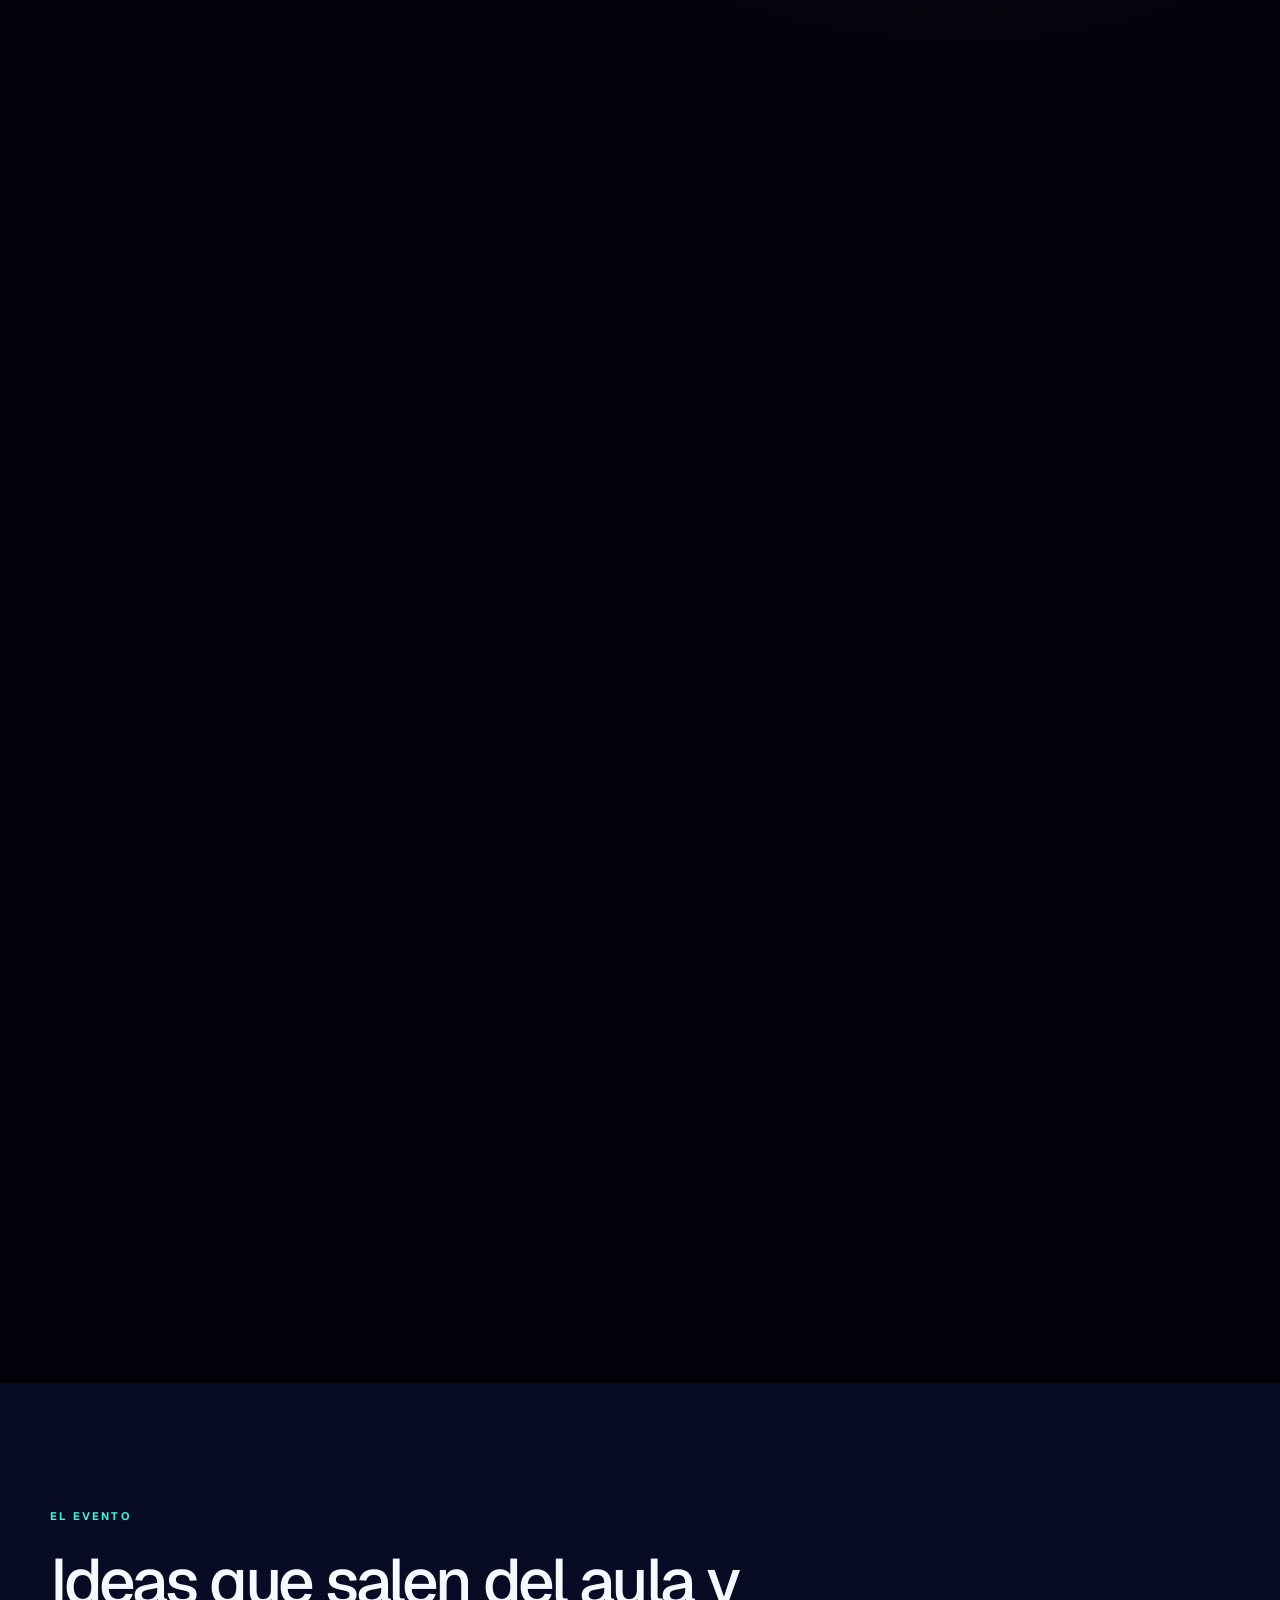
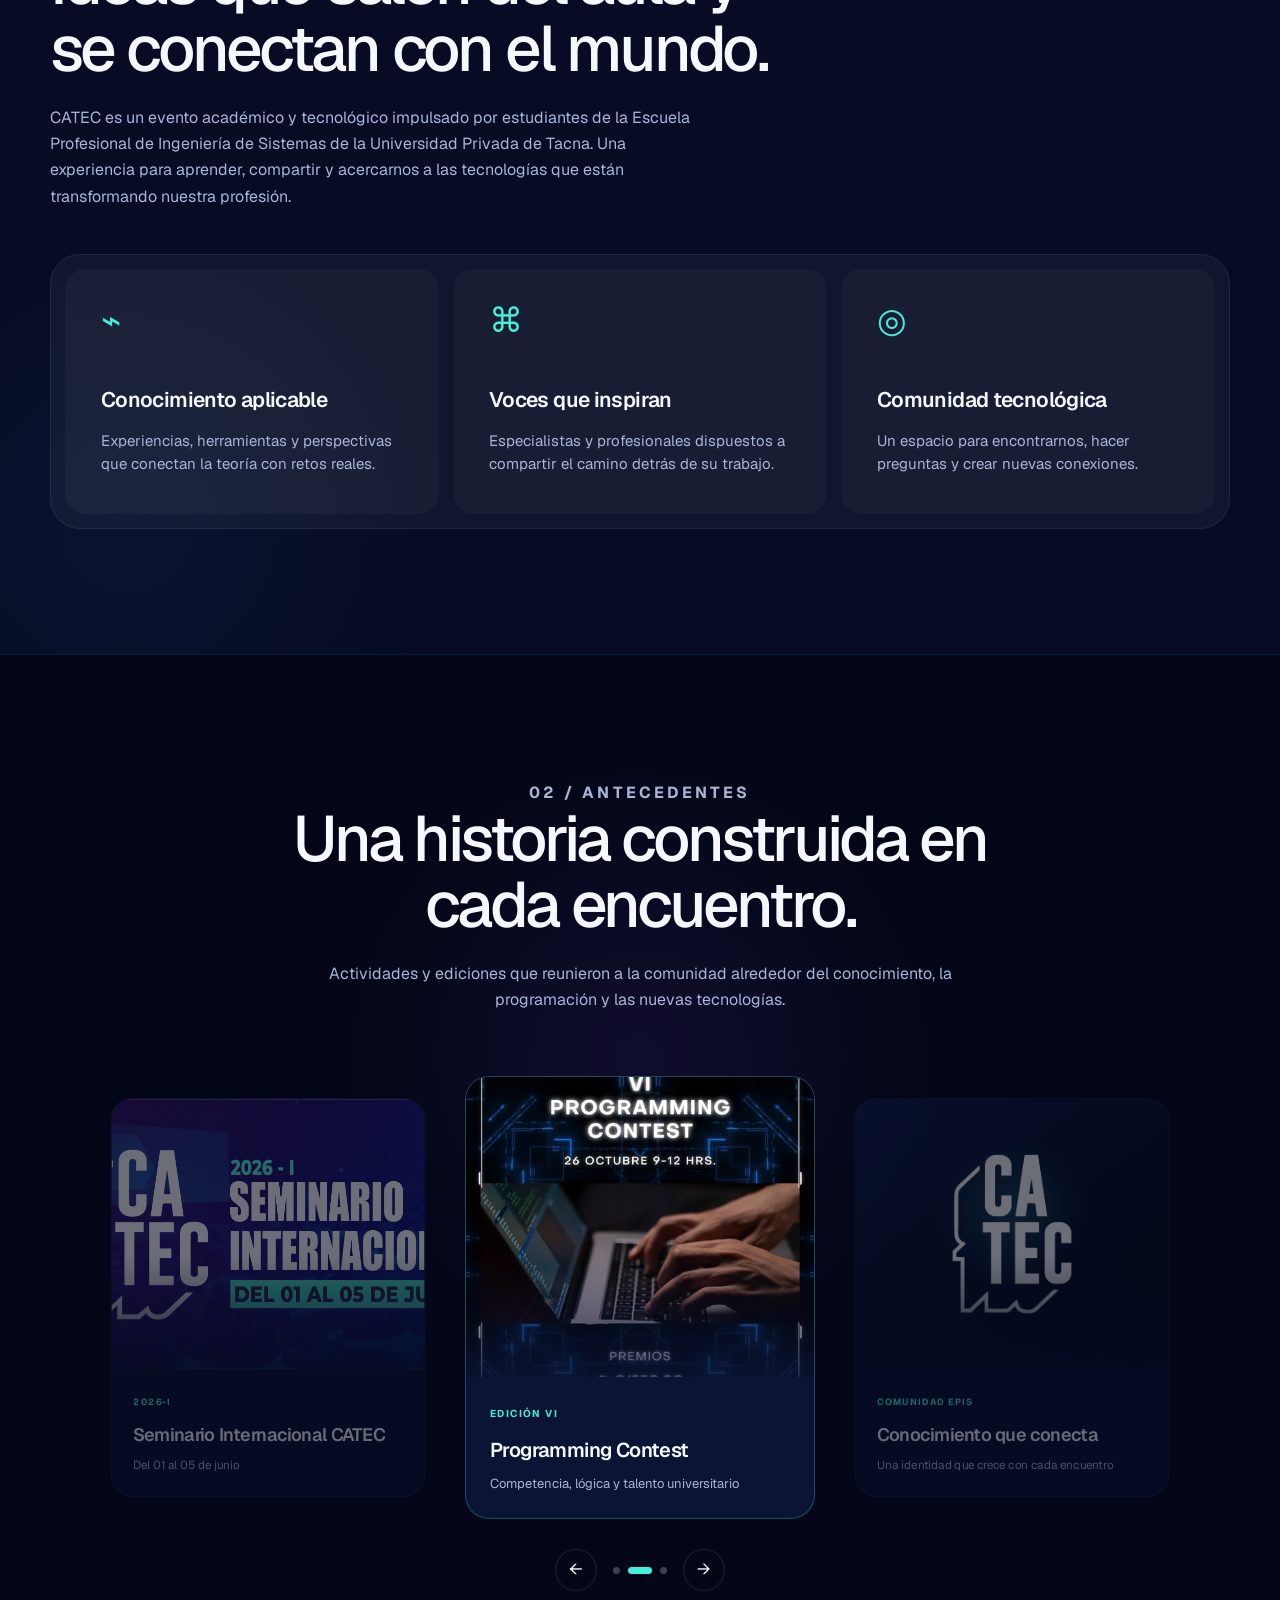
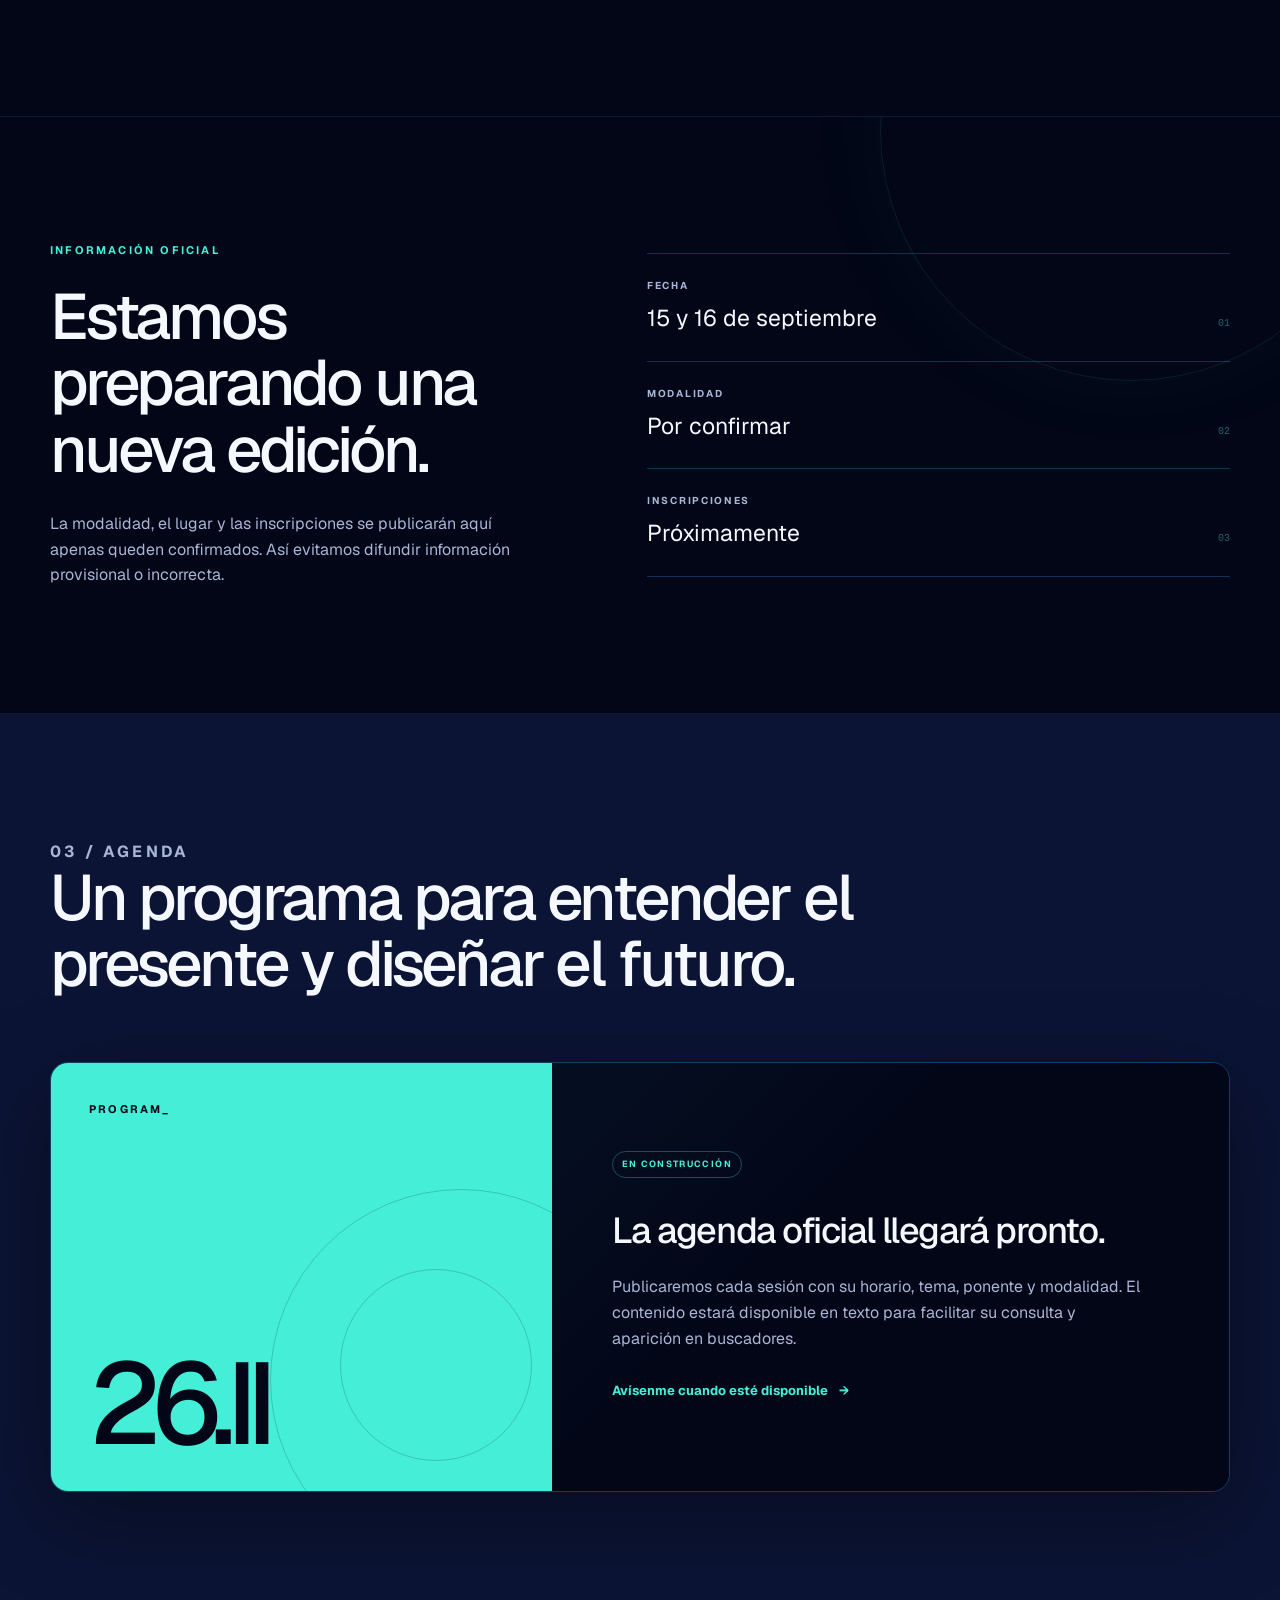
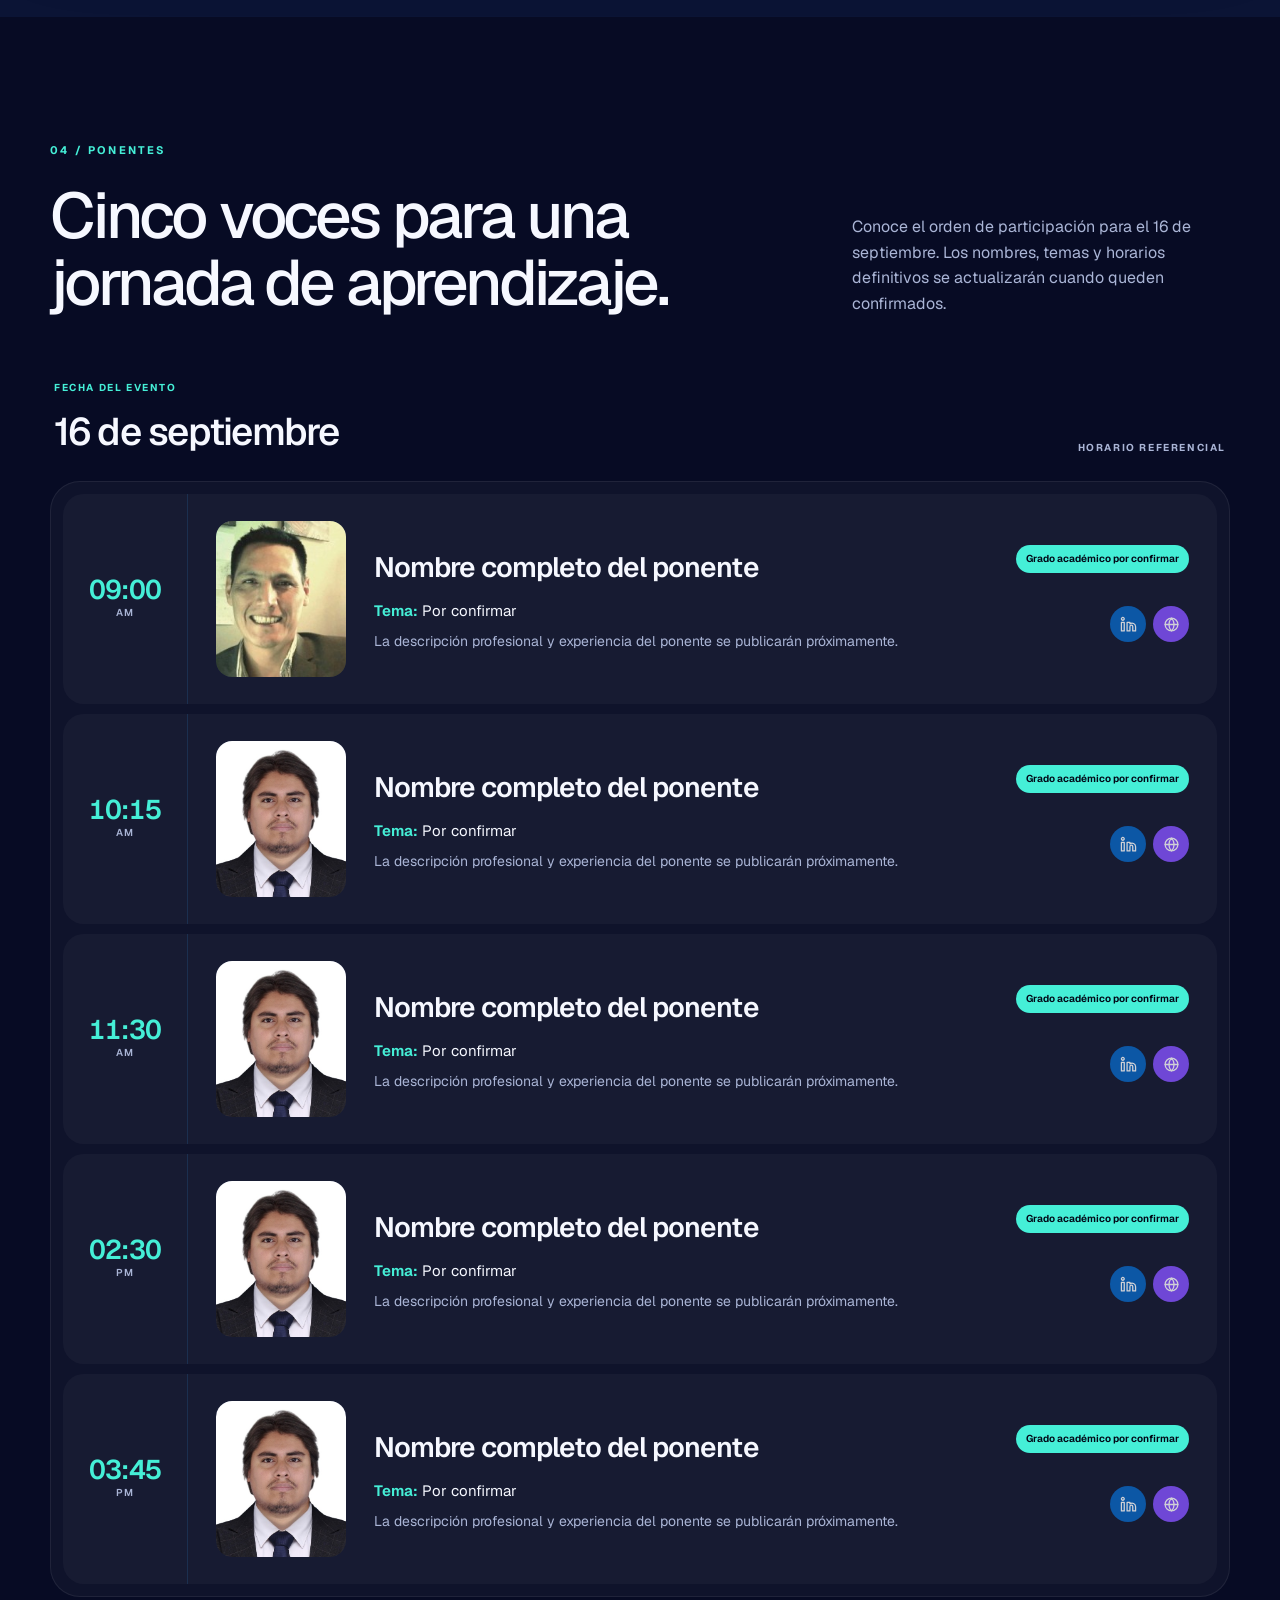
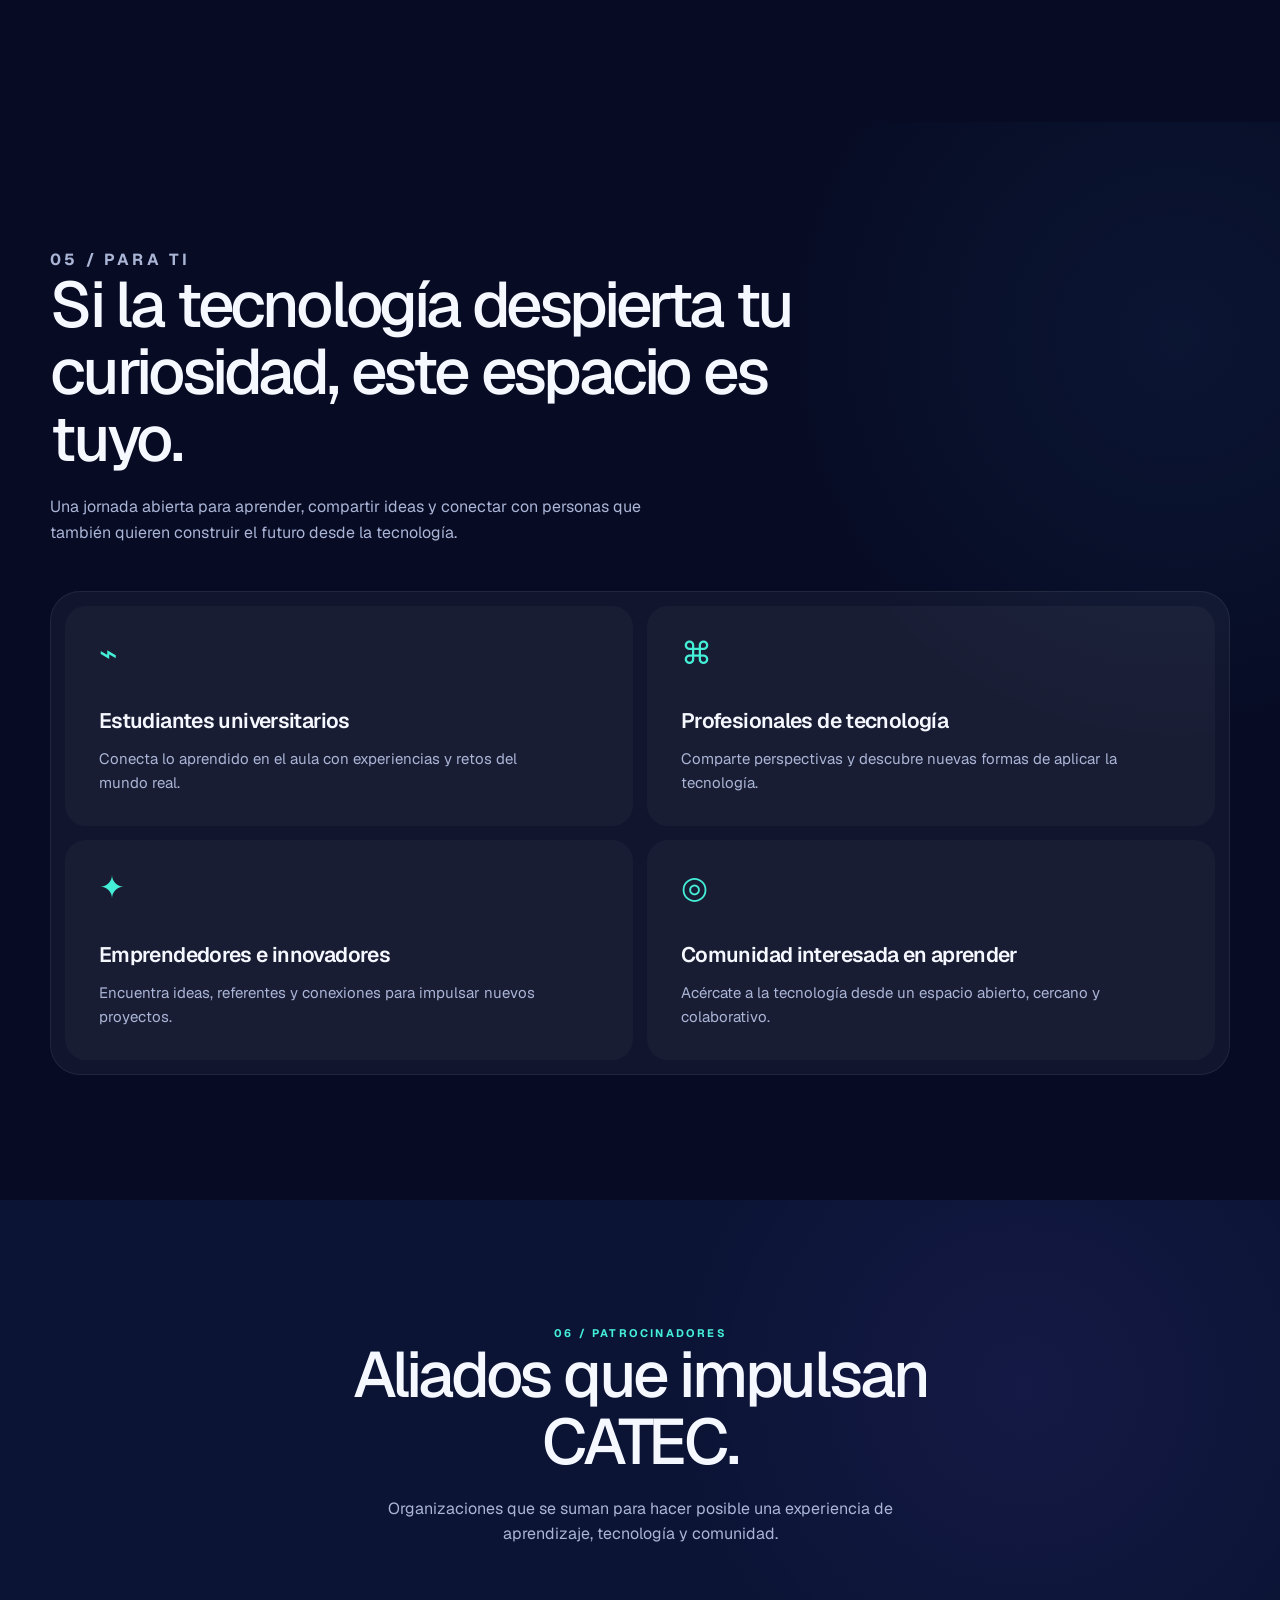
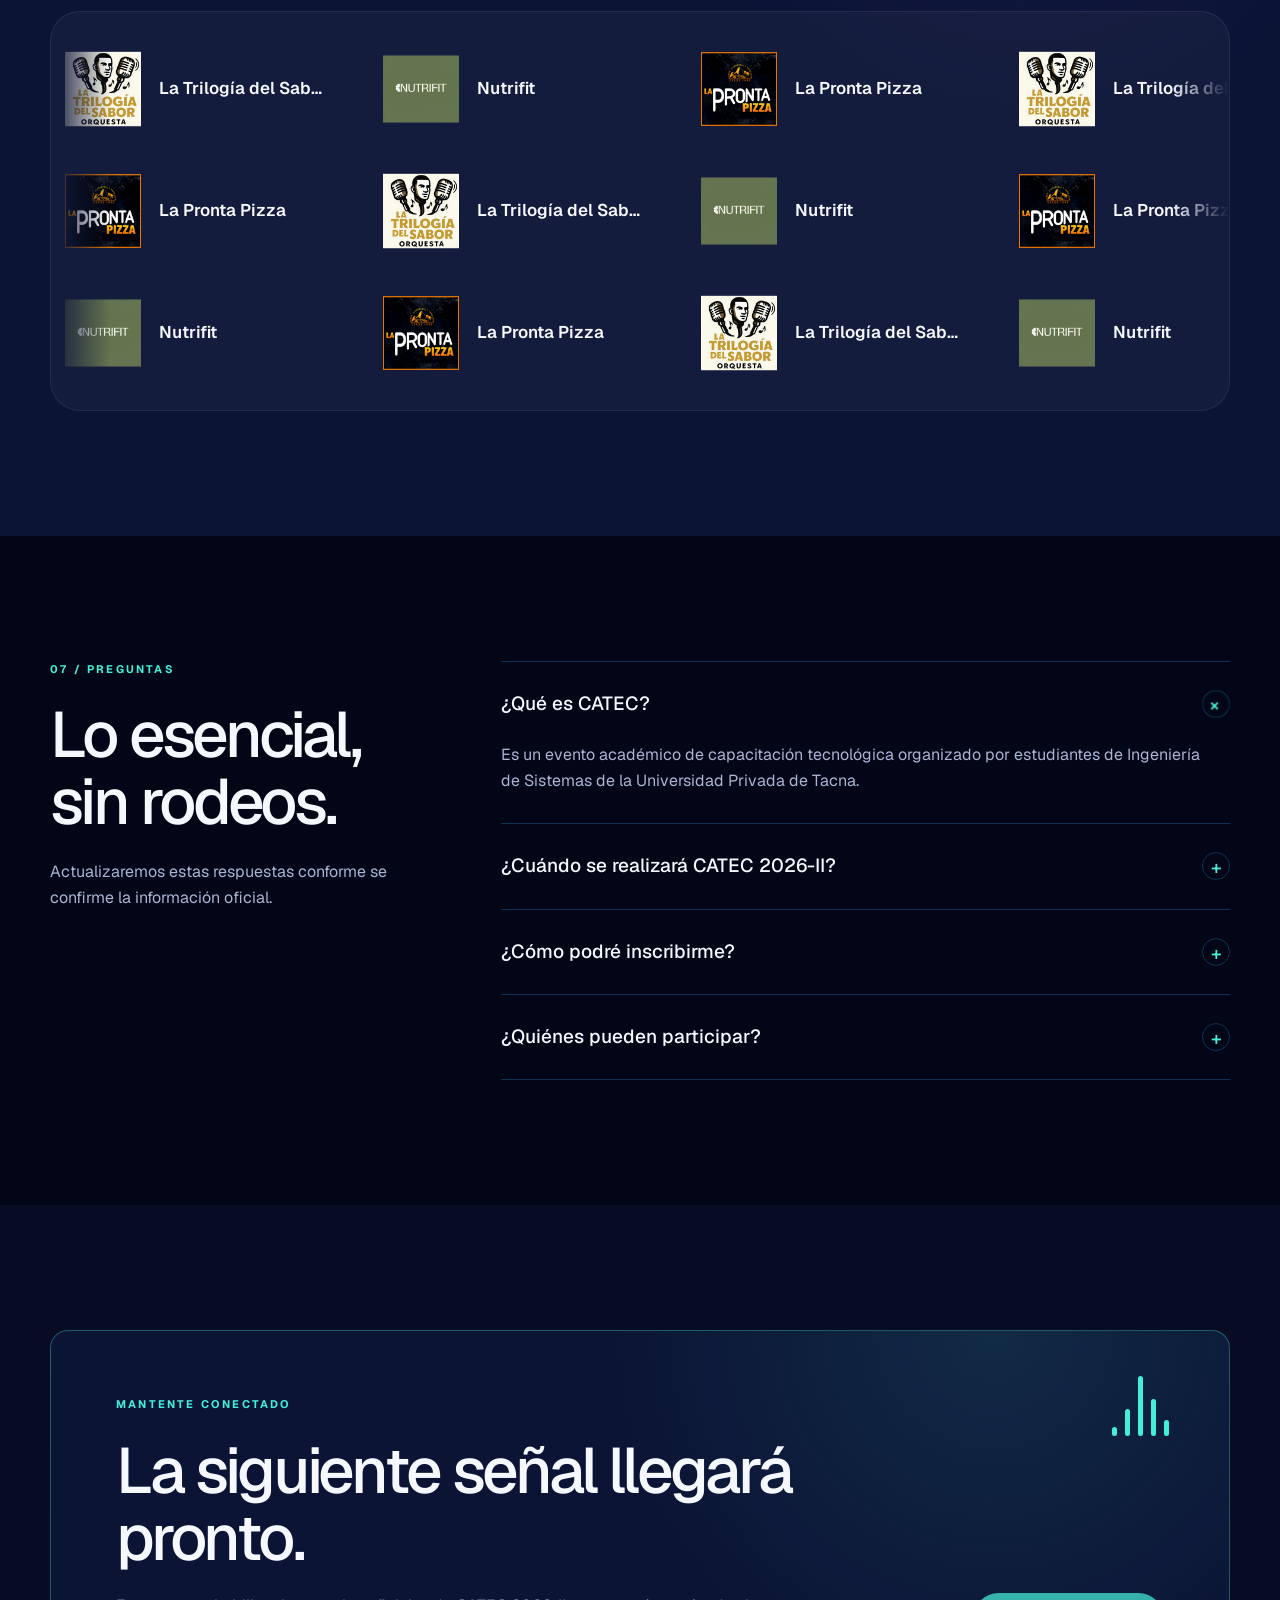
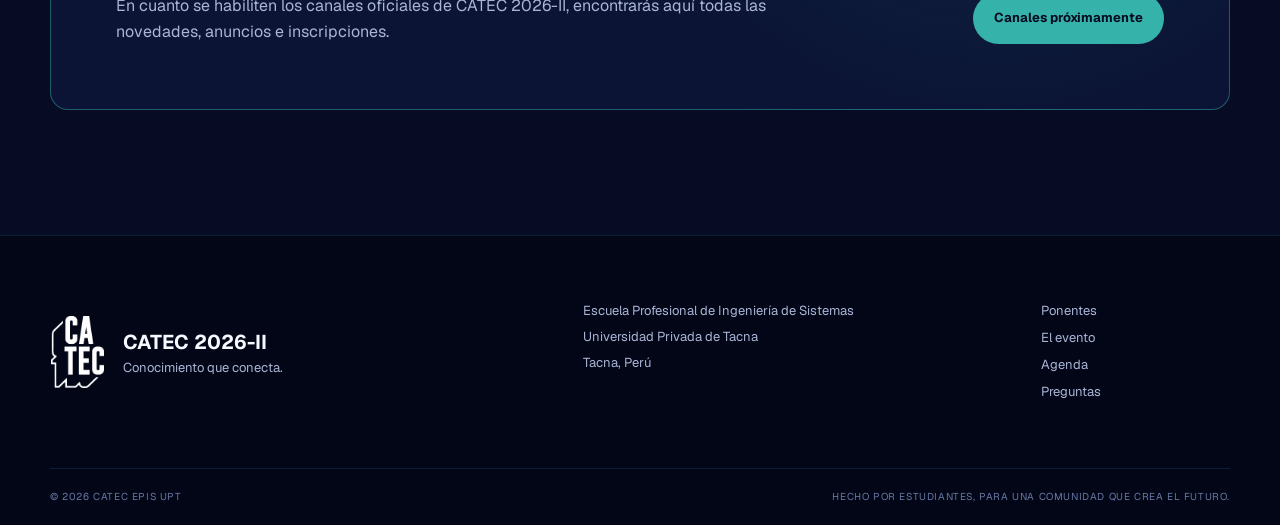
==== commit 9f94837a: "Enhance speaker story cards with social media links and accessibility improvements" ====
--- a/index.html
+++ b/index.html
@@ -249,7 +249,7 @@
                 data-speaker-story-card
                 data-story-title="Cinco voces para compartir nuevas ideas."
               >
-                <article class="speaker-story-card speaker-story-card-violet">
+                <article class="speaker-story-card speaker-story-card-violet" tabindex="0">
                   <div class="speaker-story-photo">
                     <img src="./speaker-28.jpeg" width="200" height="200" alt="" loading="lazy" />
                     <span aria-hidden="true">01</span>
@@ -264,7 +264,14 @@
                     <p class="speaker-story-description">
                       El perfil profesional y los detalles de la ponencia se publicarán próximamente.
                     </p>
-                    <p class="speaker-story-footer"><span>16 DE SEPTIEMBRE · CATEC</span><i aria-hidden="true">↗</i></p>
+                    <div class="speaker-story-socials" aria-label="Redes del ponente">
+                      <span class="badge badge-social badge-linkedin" aria-label="LinkedIn próximamente" aria-disabled="true" title="LinkedIn próximamente">
+                        <svg class="badge-icon" aria-hidden="true"><use href="#icon-linkedin"></use></svg>
+                      </span>
+                      <span class="badge badge-social badge-website" aria-label="Sitio web próximamente" aria-disabled="true" title="Sitio web próximamente">
+                        <svg class="badge-icon" aria-hidden="true"><use href="#icon-website"></use></svg>
+                      </span>
+                    </div>
                   </div>
                 </article>
               </li>
@@ -274,7 +281,7 @@
                 data-speaker-story-card
                 data-story-title="La experiencia también se comparte."
               >
-                <article class="speaker-story-card speaker-story-card-blue">
+                <article class="speaker-story-card speaker-story-card-blue" tabindex="0">
                   <div class="speaker-story-photo">
                     <img src="./p4.jpg" width="414" height="529" alt="" loading="lazy" />
                     <span aria-hidden="true">02</span>
@@ -289,7 +296,14 @@
                     <p class="speaker-story-description">
                       El perfil profesional y los detalles de la ponencia se publicarán próximamente.
                     </p>
-                    <p class="speaker-story-footer"><span>16 DE SEPTIEMBRE · CATEC</span><i aria-hidden="true">↗</i></p>
+                    <div class="speaker-story-socials" aria-label="Redes del ponente">
+                      <span class="badge badge-social badge-linkedin" aria-label="LinkedIn próximamente" aria-disabled="true" title="LinkedIn próximamente">
+                        <svg class="badge-icon" aria-hidden="true"><use href="#icon-linkedin"></use></svg>
+                      </span>
+                      <span class="badge badge-social badge-website" aria-label="Sitio web próximamente" aria-disabled="true" title="Sitio web próximamente">
+                        <svg class="badge-icon" aria-hidden="true"><use href="#icon-website"></use></svg>
+                      </span>
+                    </div>
                   </div>
                 </article>
               </li>
@@ -299,7 +313,7 @@
                 data-speaker-story-card
                 data-story-title="Cada tema abre una nueva posibilidad."
               >
-                <article class="speaker-story-card speaker-story-card-cyan">
+                <article class="speaker-story-card speaker-story-card-cyan" tabindex="0">
                   <div class="speaker-story-photo">
                     <img src="./p4.jpg" width="414" height="529" alt="" loading="lazy" />
                     <span aria-hidden="true">03</span>
@@ -314,7 +328,14 @@
                     <p class="speaker-story-description">
                       El perfil profesional y los detalles de la ponencia se publicarán próximamente.
                     </p>
-                    <p class="speaker-story-footer"><span>16 DE SEPTIEMBRE · CATEC</span><i aria-hidden="true">↗</i></p>
+                    <div class="speaker-story-socials" aria-label="Redes del ponente">
+                      <span class="badge badge-social badge-linkedin" aria-label="LinkedIn próximamente" aria-disabled="true" title="LinkedIn próximamente">
+                        <svg class="badge-icon" aria-hidden="true"><use href="#icon-linkedin"></use></svg>
+                      </span>
+                      <span class="badge badge-social badge-website" aria-label="Sitio web próximamente" aria-disabled="true" title="Sitio web próximamente">
+                        <svg class="badge-icon" aria-hidden="true"><use href="#icon-website"></use></svg>
+                      </span>
+                    </div>
                   </div>
                 </article>
               </li>
@@ -324,7 +345,7 @@
                 data-speaker-story-card
                 data-story-title="Las preguntas conectan perspectivas."
               >
-                <article class="speaker-story-card speaker-story-card-mint">
+                <article class="speaker-story-card speaker-story-card-mint" tabindex="0">
                   <div class="speaker-story-photo">
                     <img src="./p4.jpg" width="414" height="529" alt="" loading="lazy" />
                     <span aria-hidden="true">04</span>
@@ -339,7 +360,14 @@
                     <p class="speaker-story-description">
                       El perfil profesional y los detalles de la ponencia se publicarán próximamente.
                     </p>
-                    <p class="speaker-story-footer"><span>16 DE SEPTIEMBRE · CATEC</span><i aria-hidden="true">↗</i></p>
+                    <div class="speaker-story-socials" aria-label="Redes del ponente">
+                      <span class="badge badge-social badge-linkedin" aria-label="LinkedIn próximamente" aria-disabled="true" title="LinkedIn próximamente">
+                        <svg class="badge-icon" aria-hidden="true"><use href="#icon-linkedin"></use></svg>
+                      </span>
+                      <span class="badge badge-social badge-website" aria-label="Sitio web próximamente" aria-disabled="true" title="Sitio web próximamente">
+                        <svg class="badge-icon" aria-hidden="true"><use href="#icon-website"></use></svg>
+                      </span>
+                    </div>
                   </div>
                 </article>
               </li>
@@ -349,7 +377,7 @@
                 data-speaker-story-card
                 data-story-title="El conocimiento mueve a la comunidad."
               >
-                <article class="speaker-story-card speaker-story-card-violet">
+                <article class="speaker-story-card speaker-story-card-violet" tabindex="0">
                   <div class="speaker-story-photo">
                     <img src="./p4.jpg" width="414" height="529" alt="" loading="lazy" />
                     <span aria-hidden="true">05</span>
@@ -364,7 +392,14 @@
                     <p class="speaker-story-description">
                       El perfil profesional y los detalles de la ponencia se publicarán próximamente.
                     </p>
-                    <p class="speaker-story-footer"><span>16 DE SEPTIEMBRE · CATEC</span><i aria-hidden="true">↗</i></p>
+                    <div class="speaker-story-socials" aria-label="Redes del ponente">
+                      <span class="badge badge-social badge-linkedin" aria-label="LinkedIn próximamente" aria-disabled="true" title="LinkedIn próximamente">
+                        <svg class="badge-icon" aria-hidden="true"><use href="#icon-linkedin"></use></svg>
+                      </span>
+                      <span class="badge badge-social badge-website" aria-label="Sitio web próximamente" aria-disabled="true" title="Sitio web próximamente">
+                        <svg class="badge-icon" aria-hidden="true"><use href="#icon-website"></use></svg>
+                      </span>
+                    </div>
                   </div>
                 </article>
               </li>
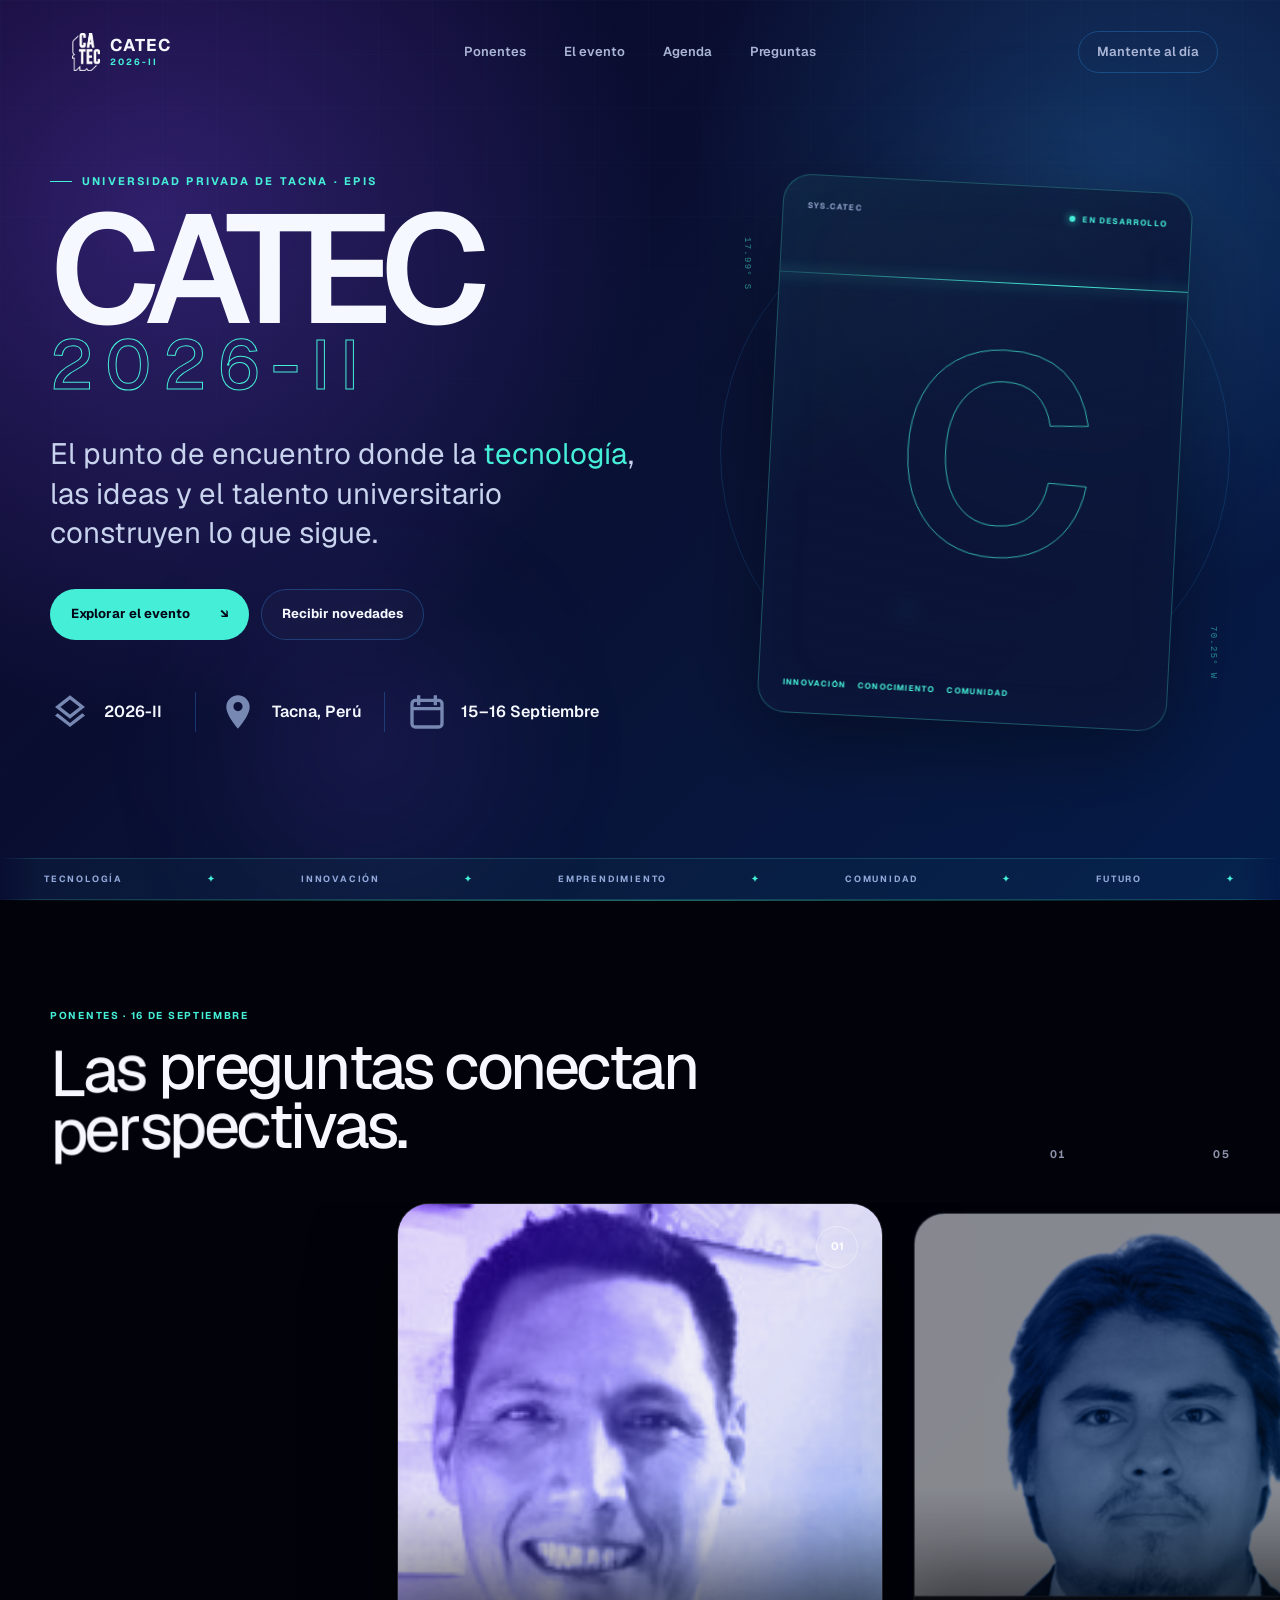
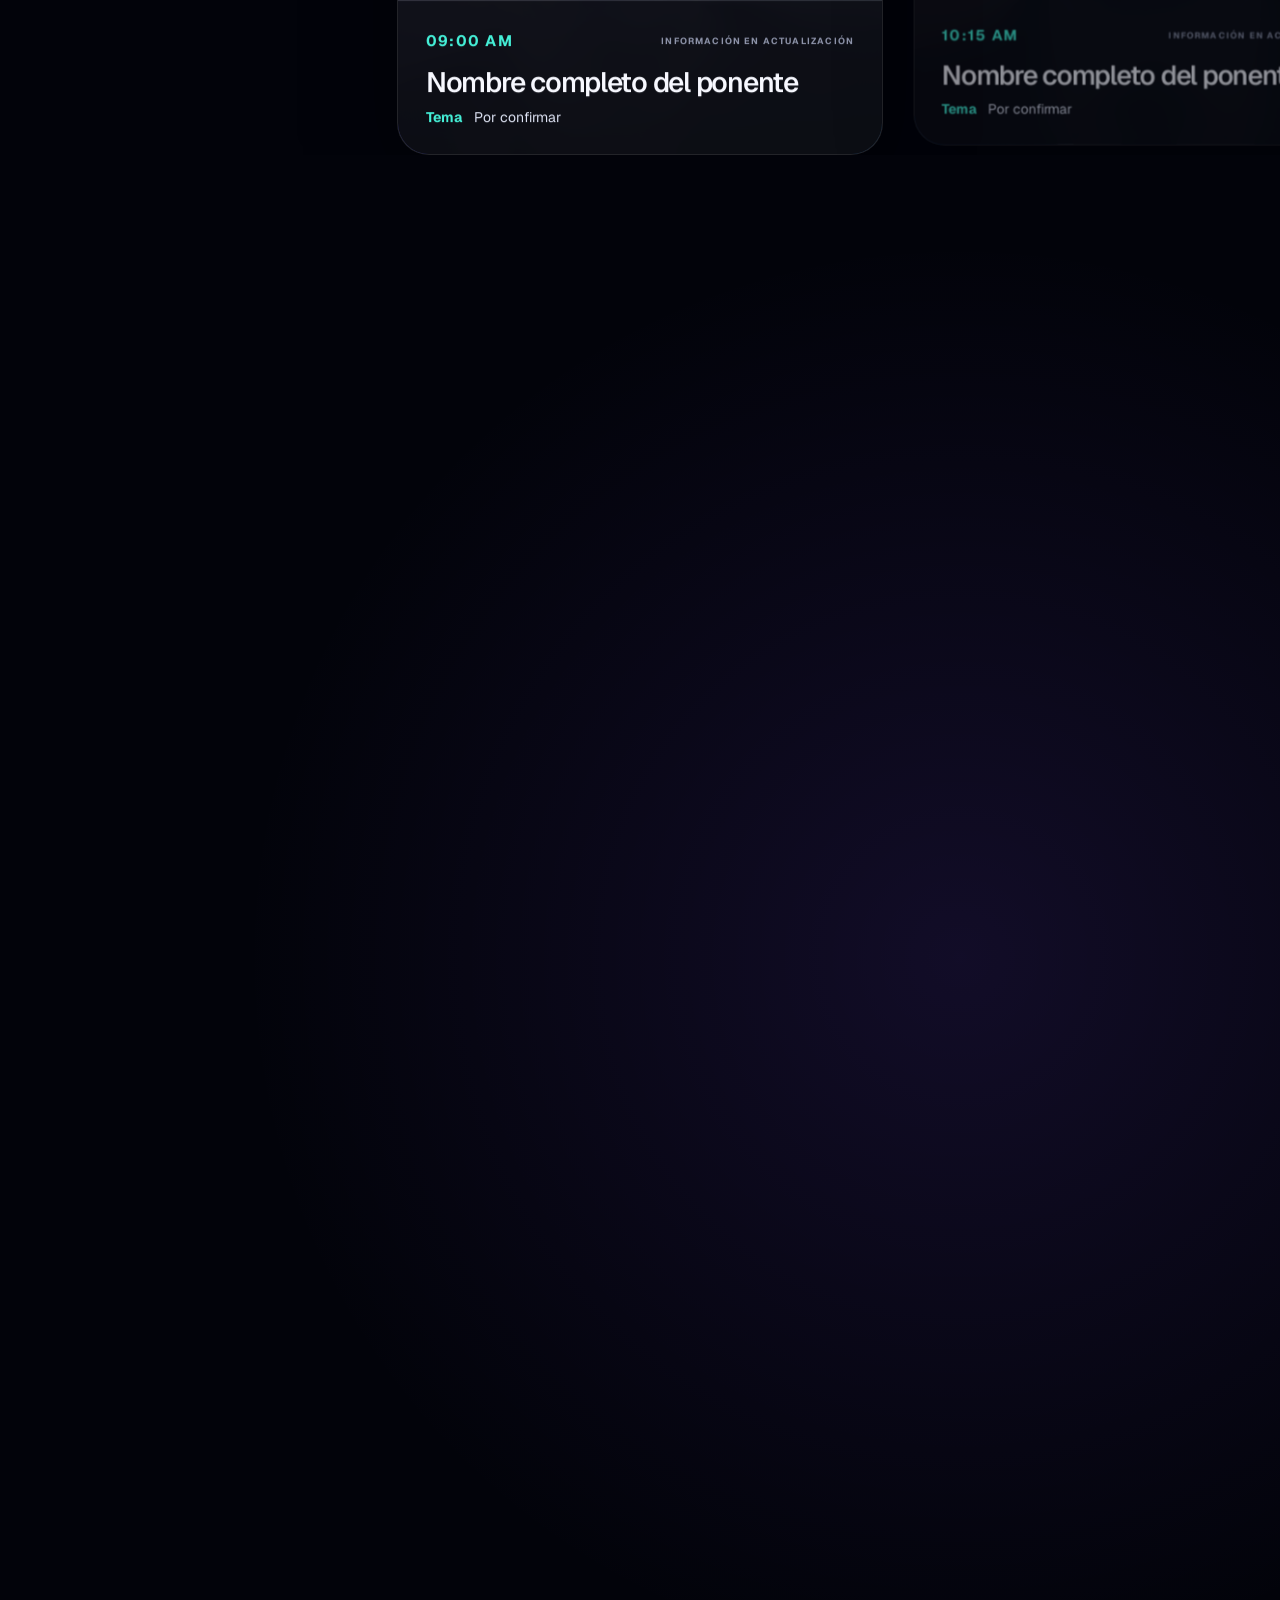
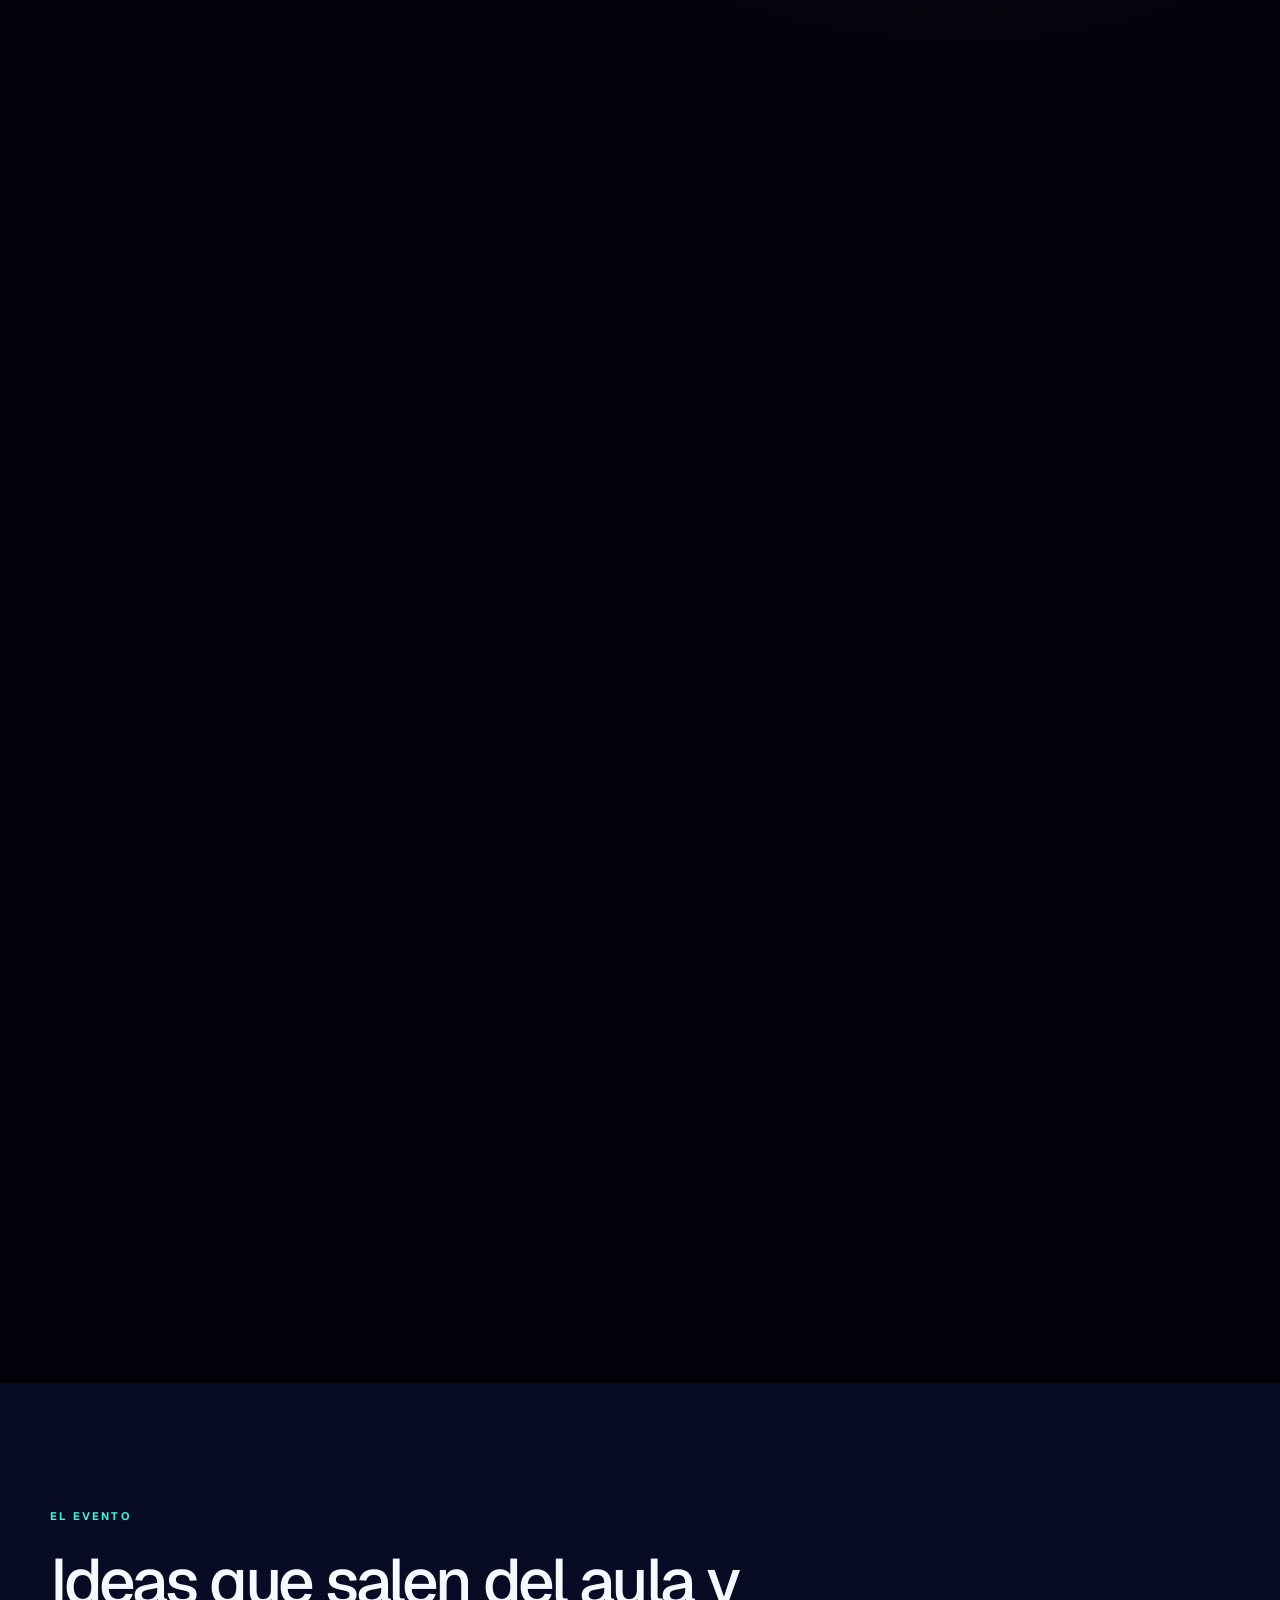
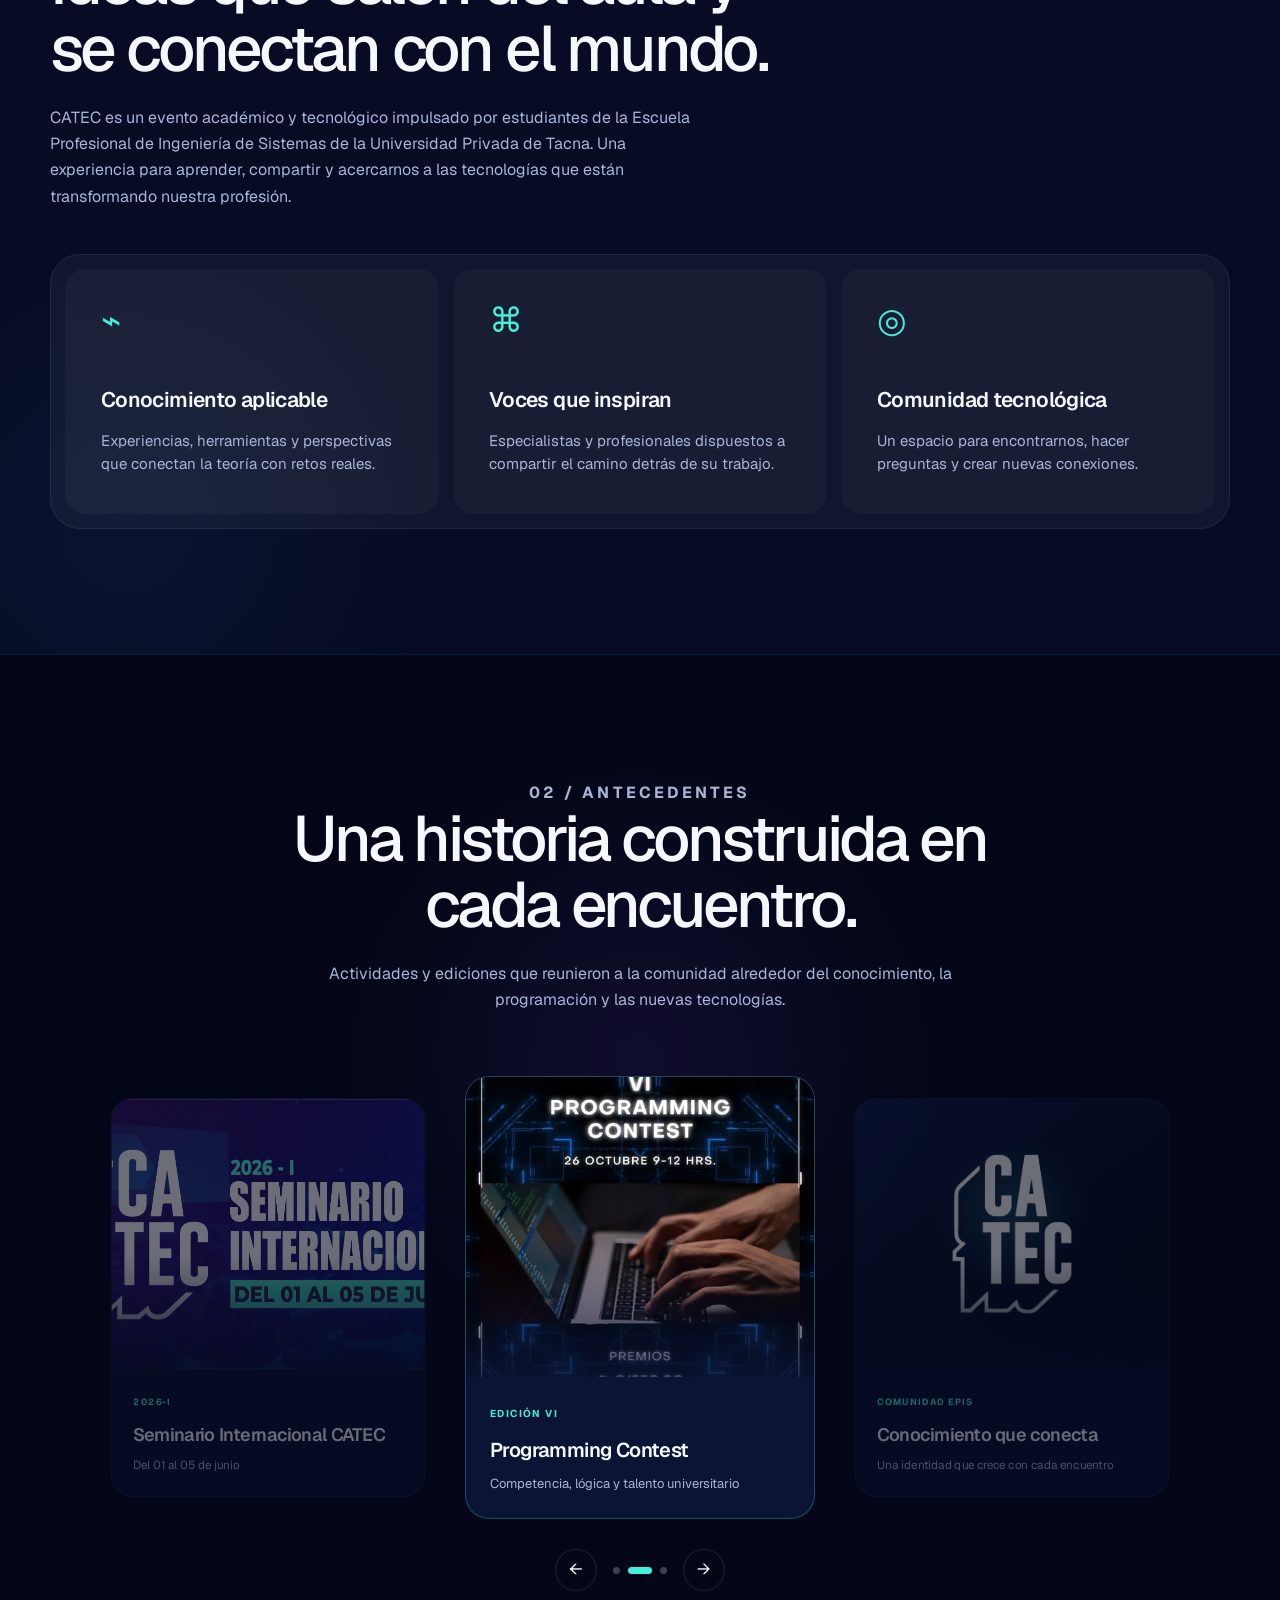
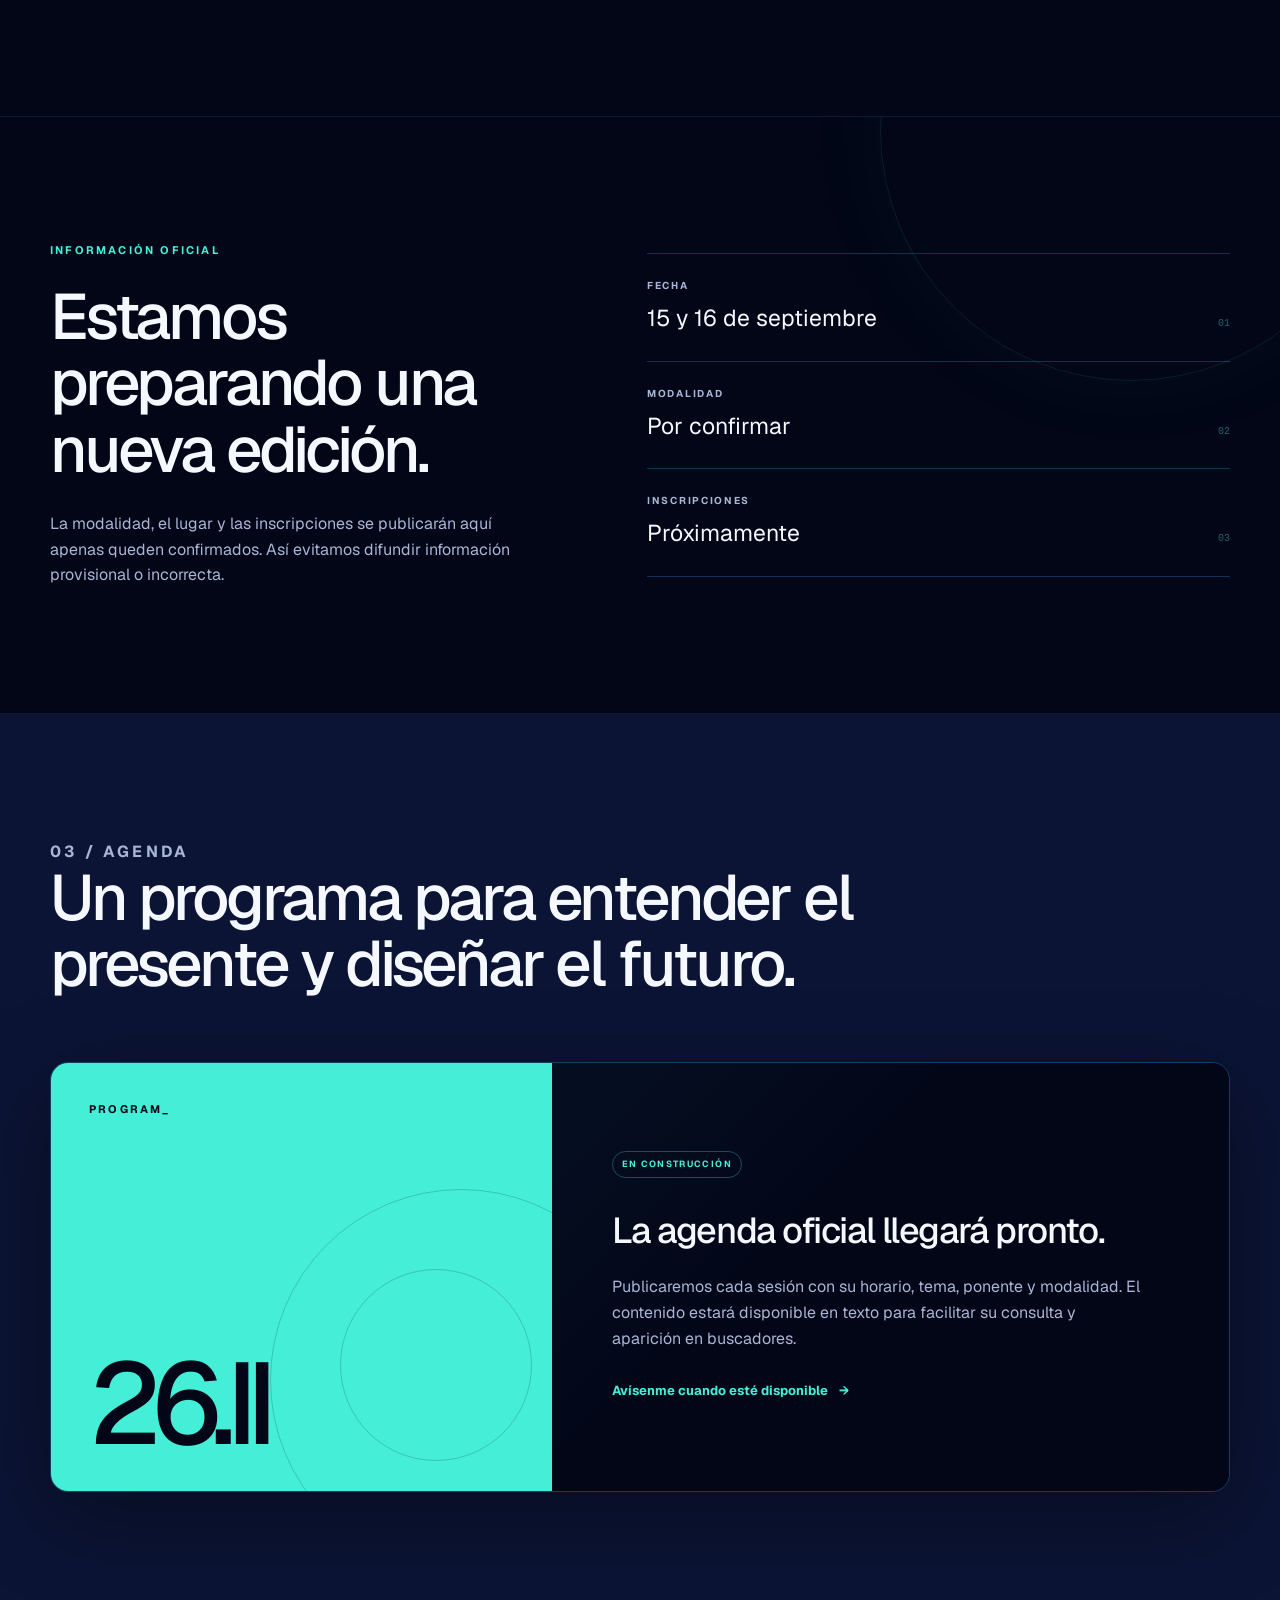
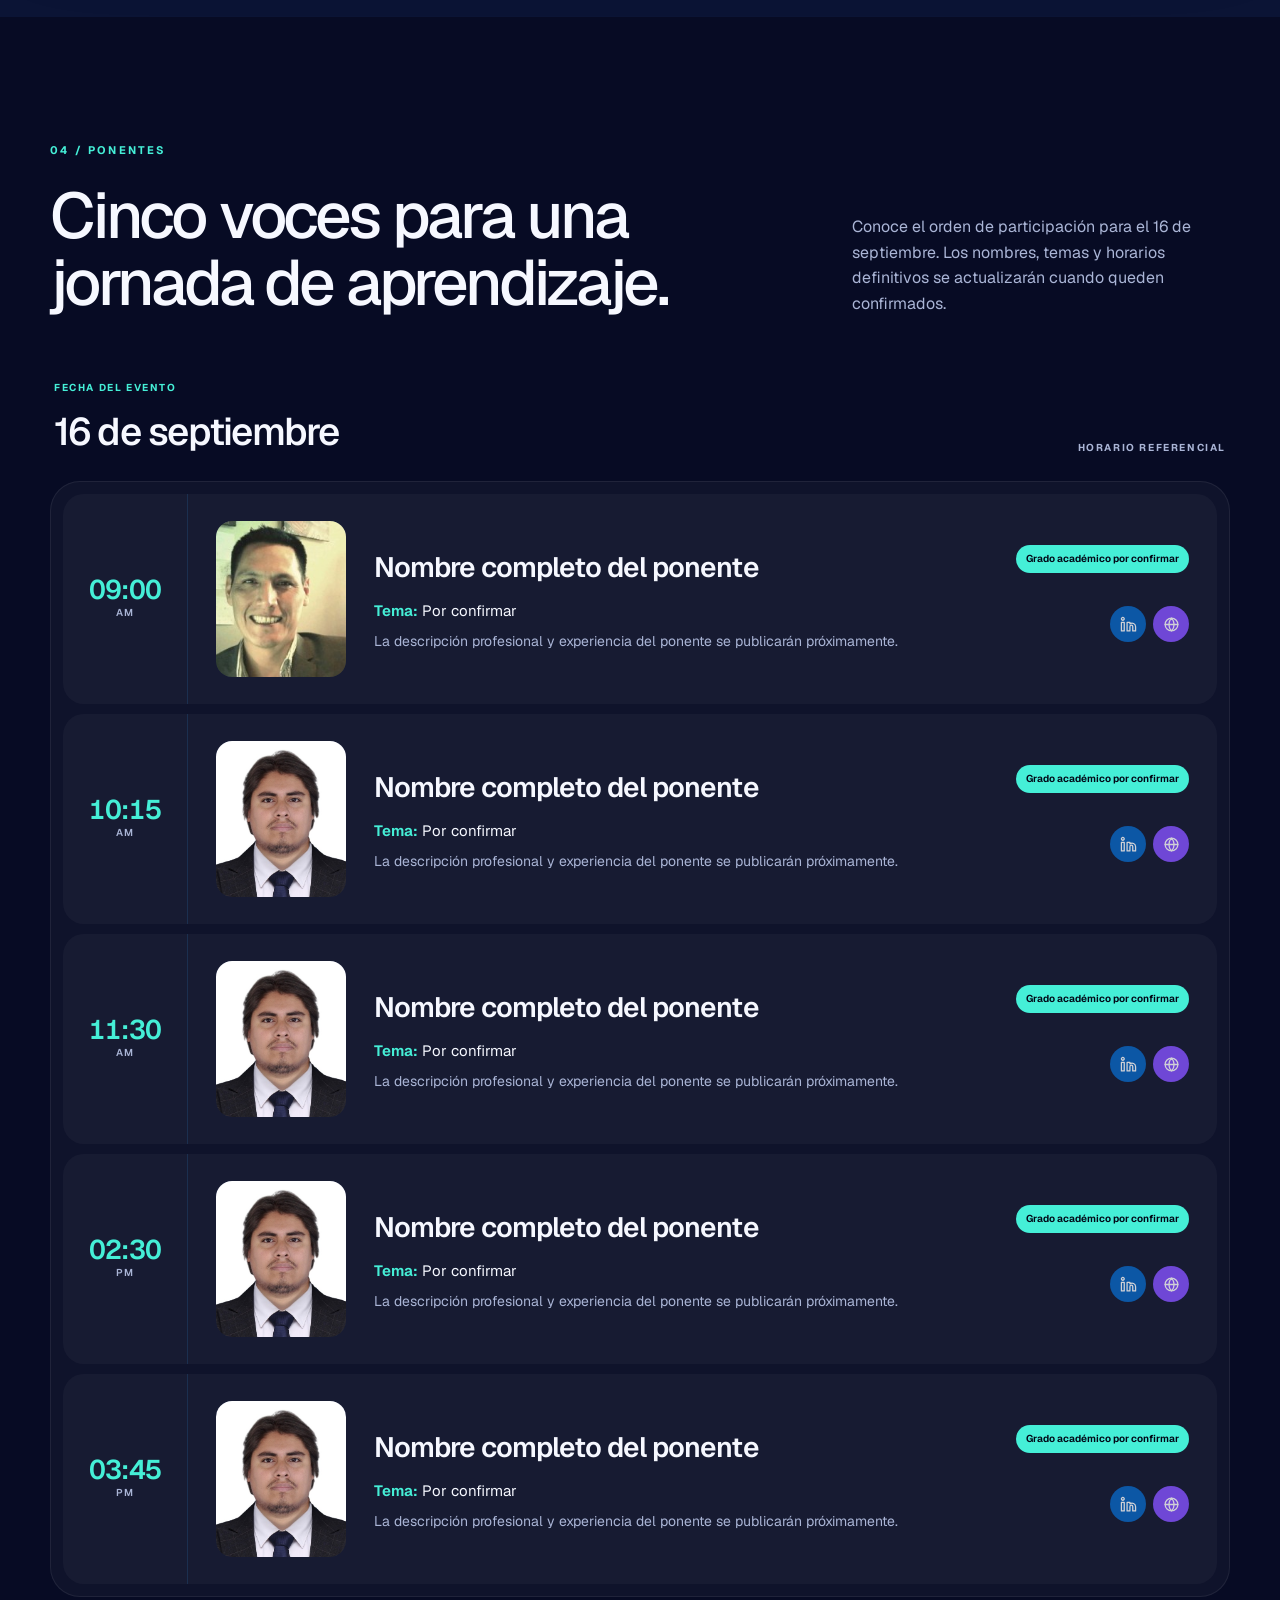
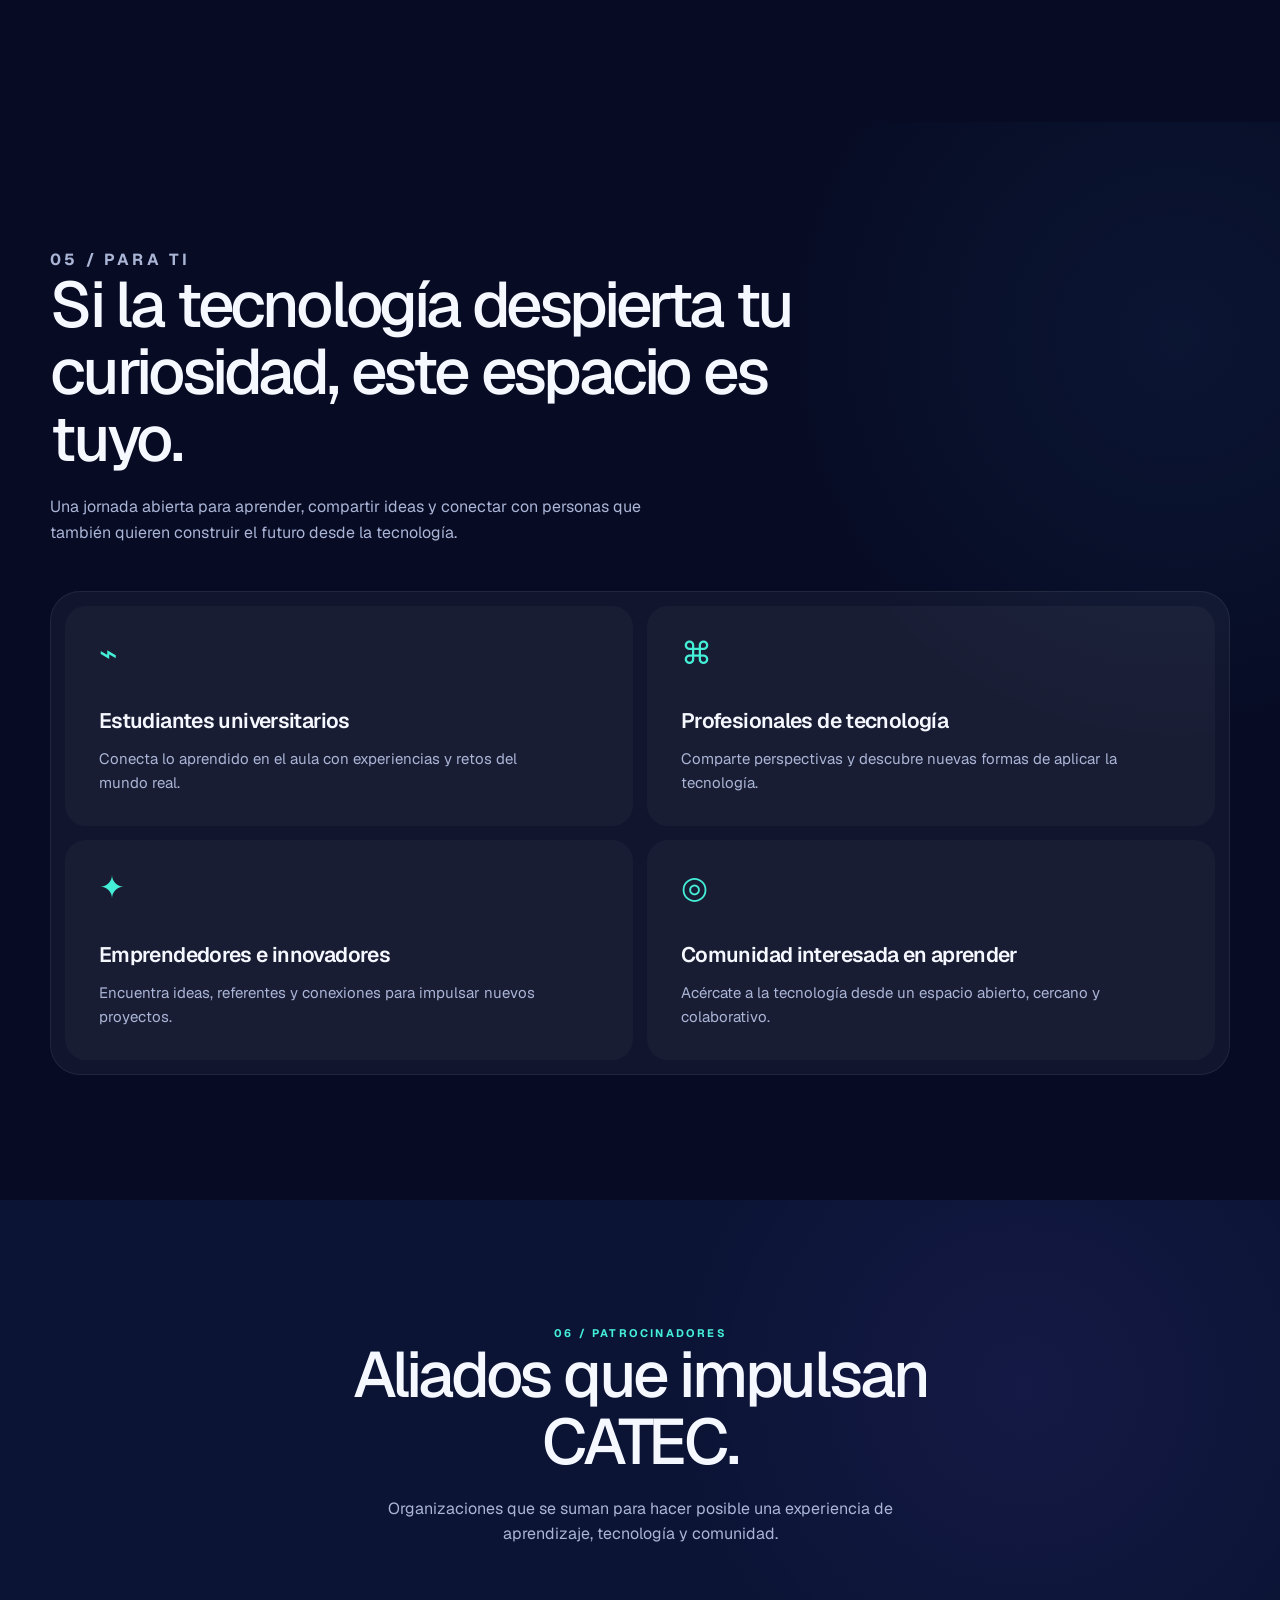
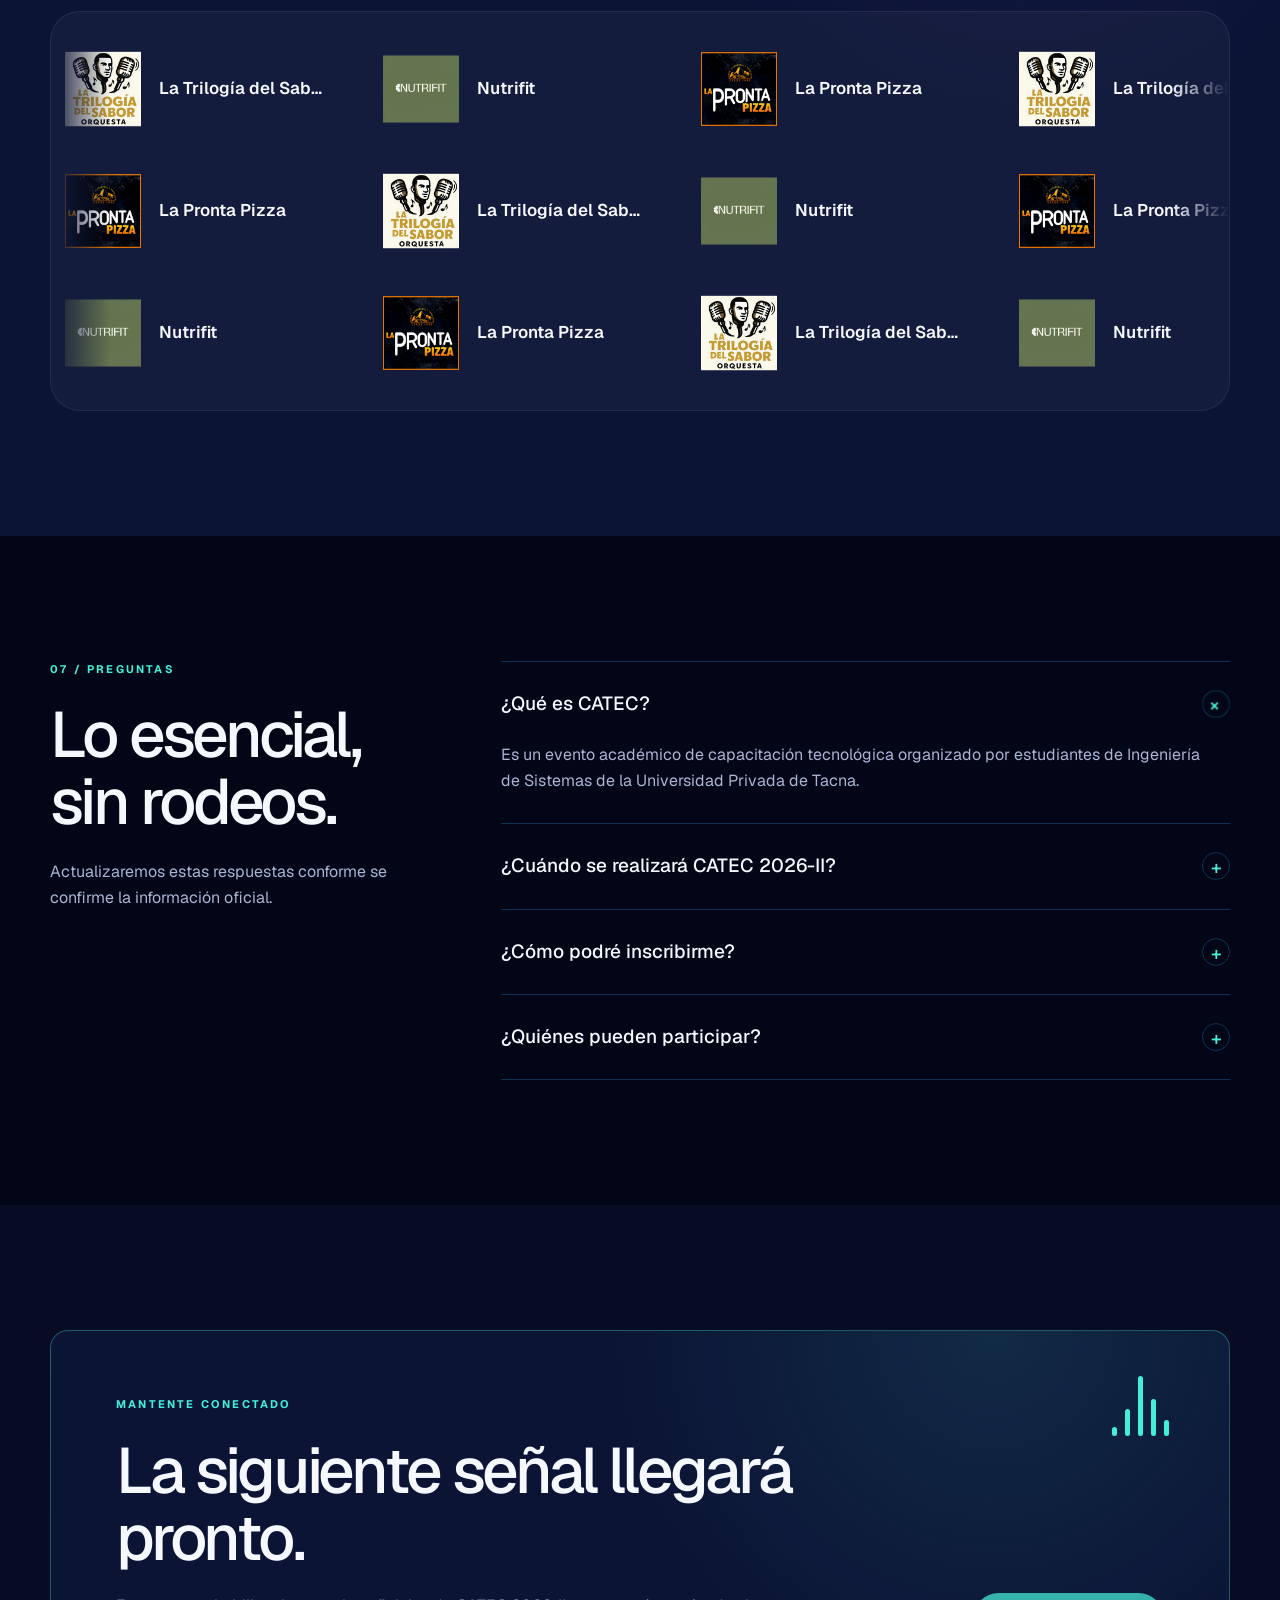
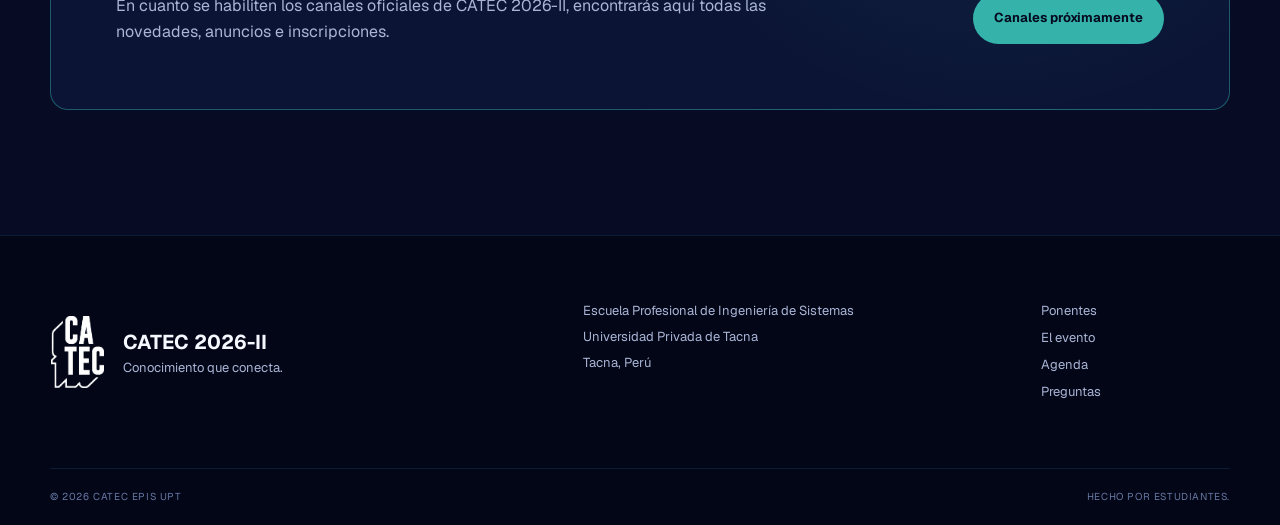
==== commit d8d730c8: "gh pages" ====
--- a/index.html
+++ b/index.html
@@ -999,7 +999,7 @@
       </div>
       <div class="container footer-bottom">
         <p>© <span data-year>2026</span> CATEC EPIS UPT</p>
-        <p>Hecho por estudiantes, para una comunidad que crea el futuro.</p>
+        <p>Hecho por estudiantes.</p>
       </div>
     </footer>
 
